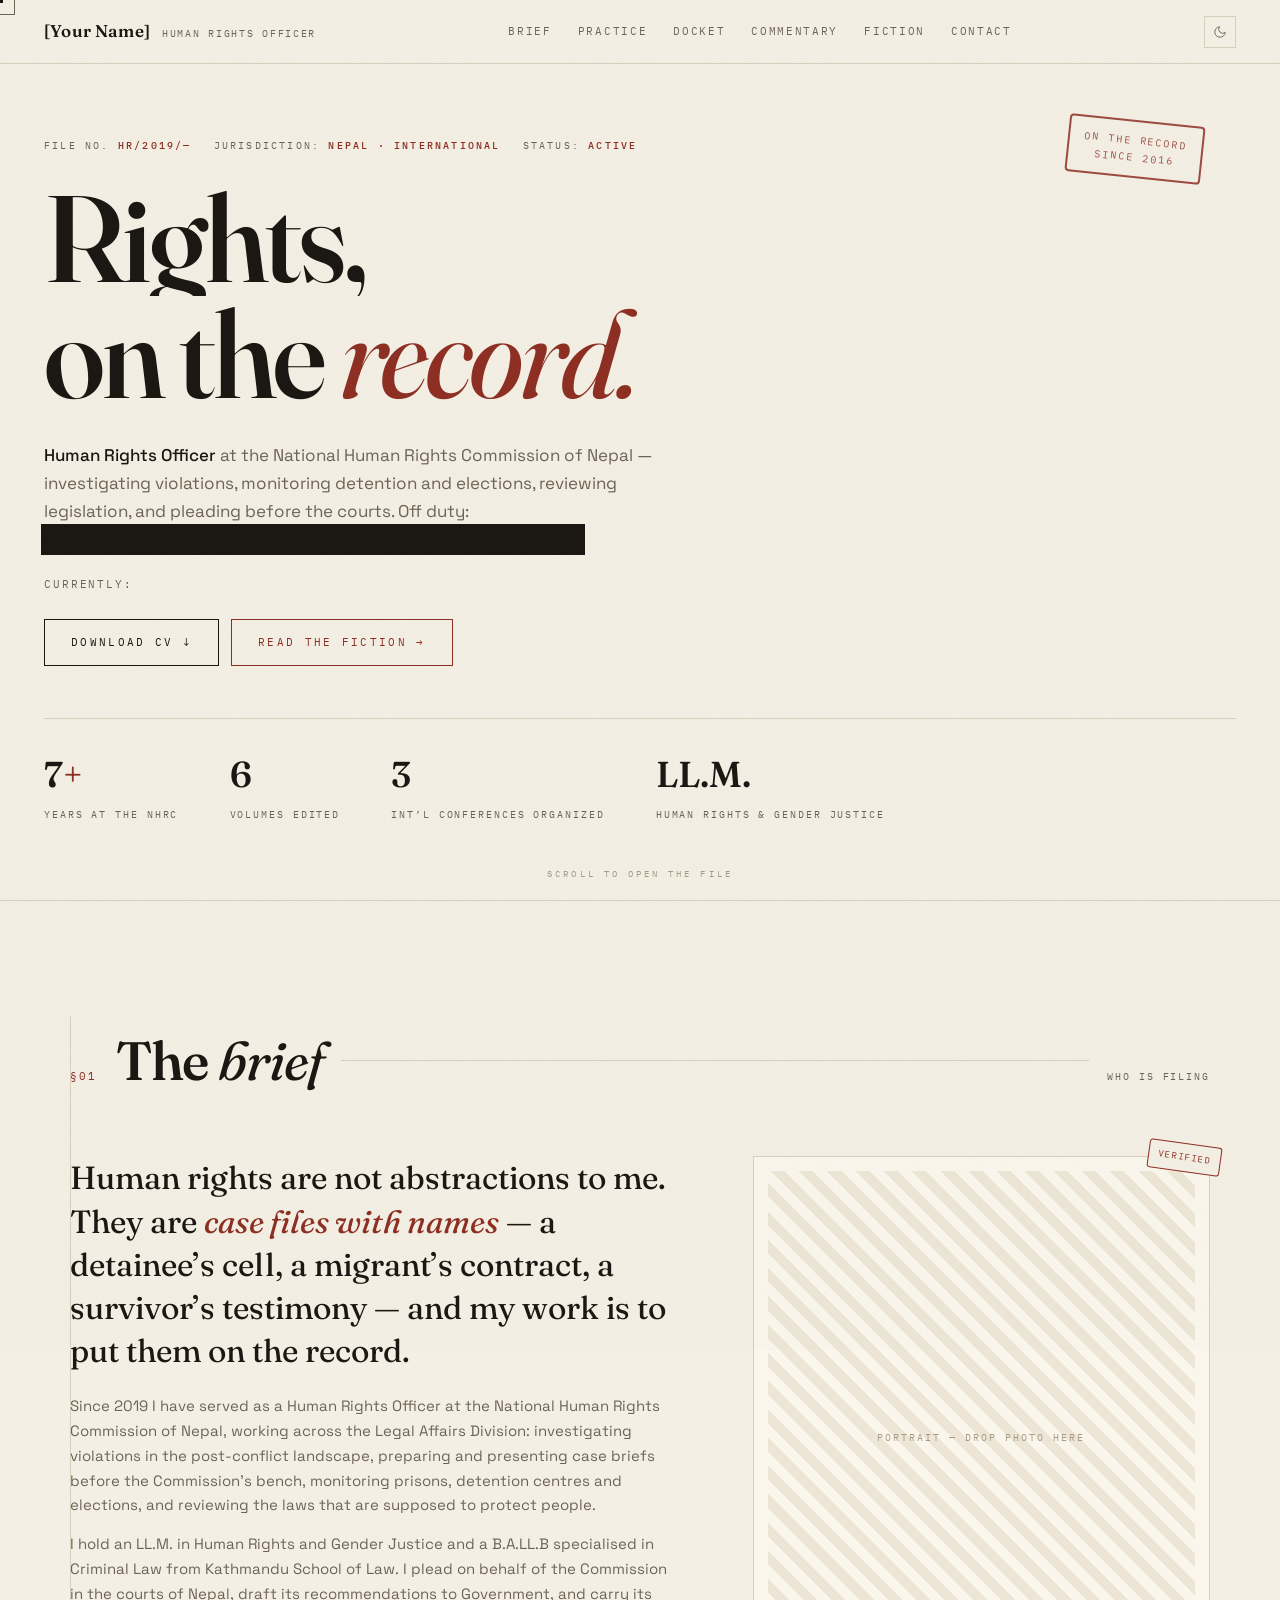
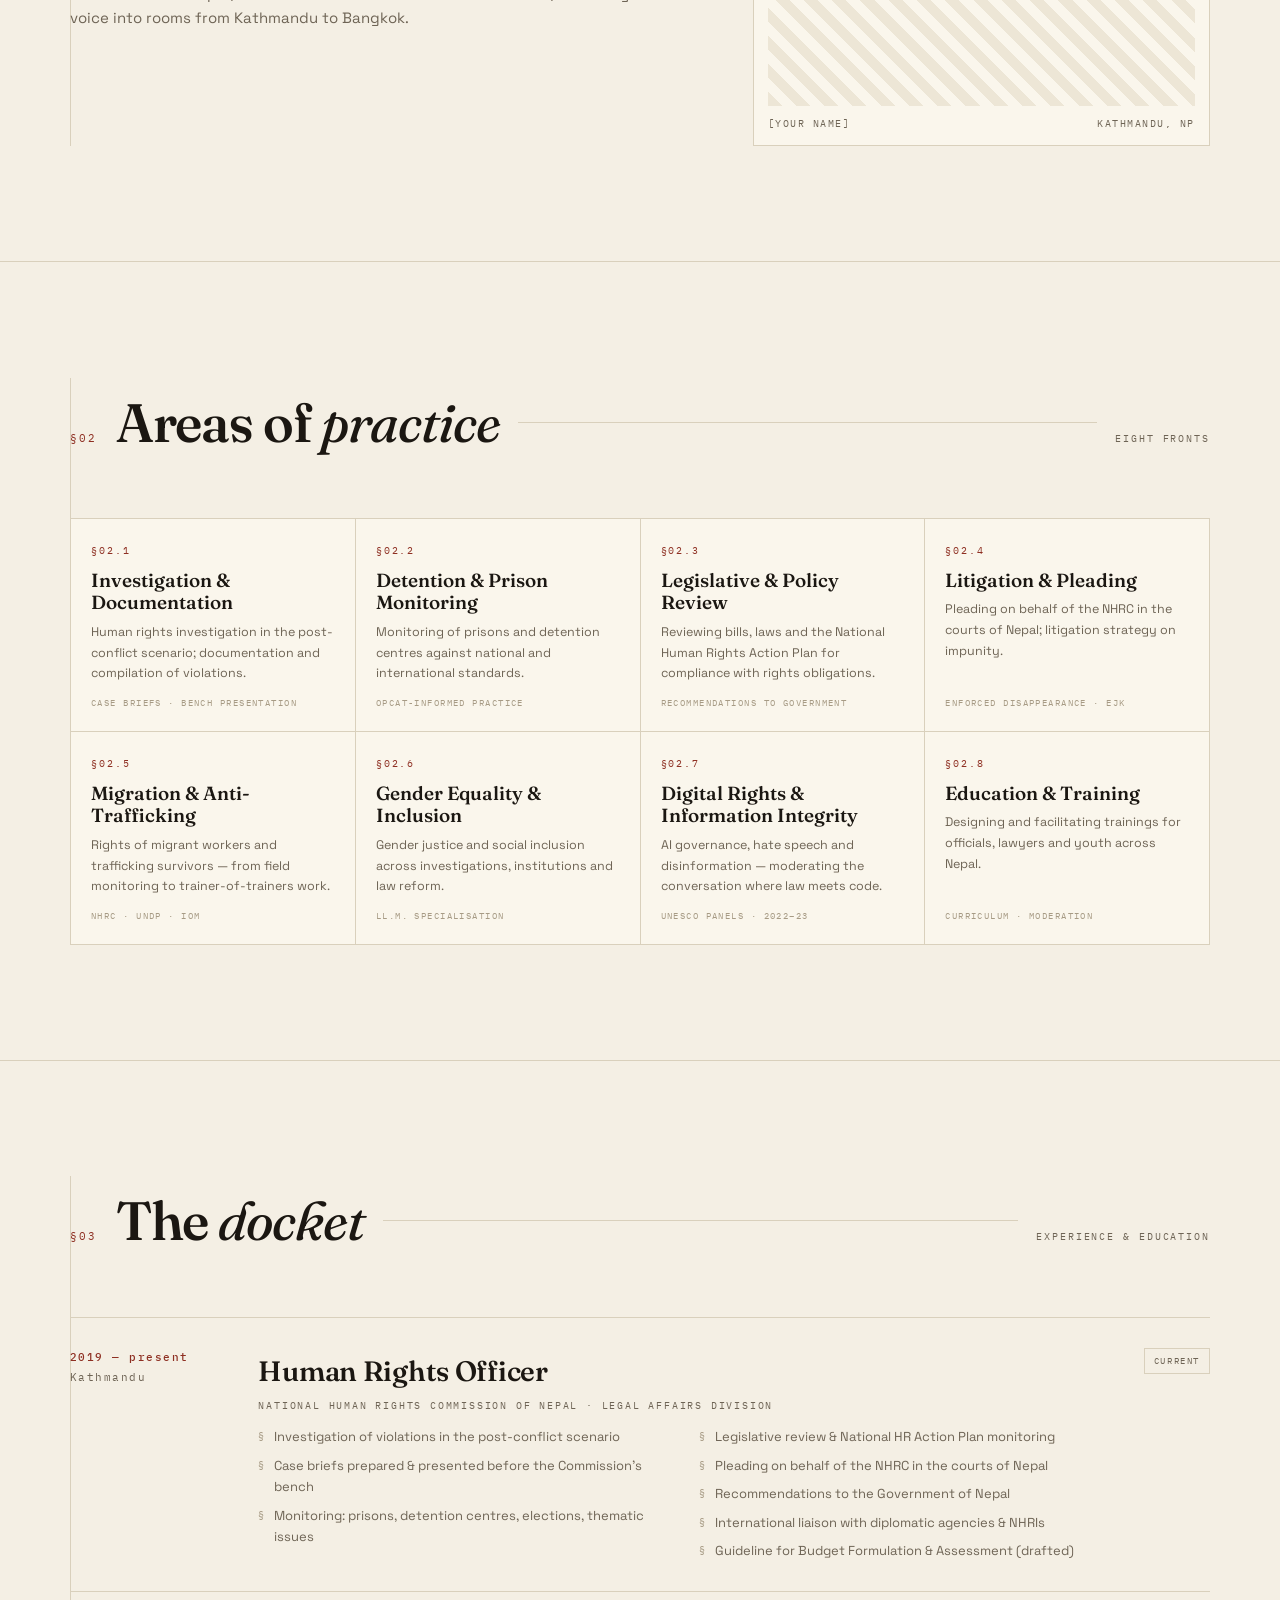
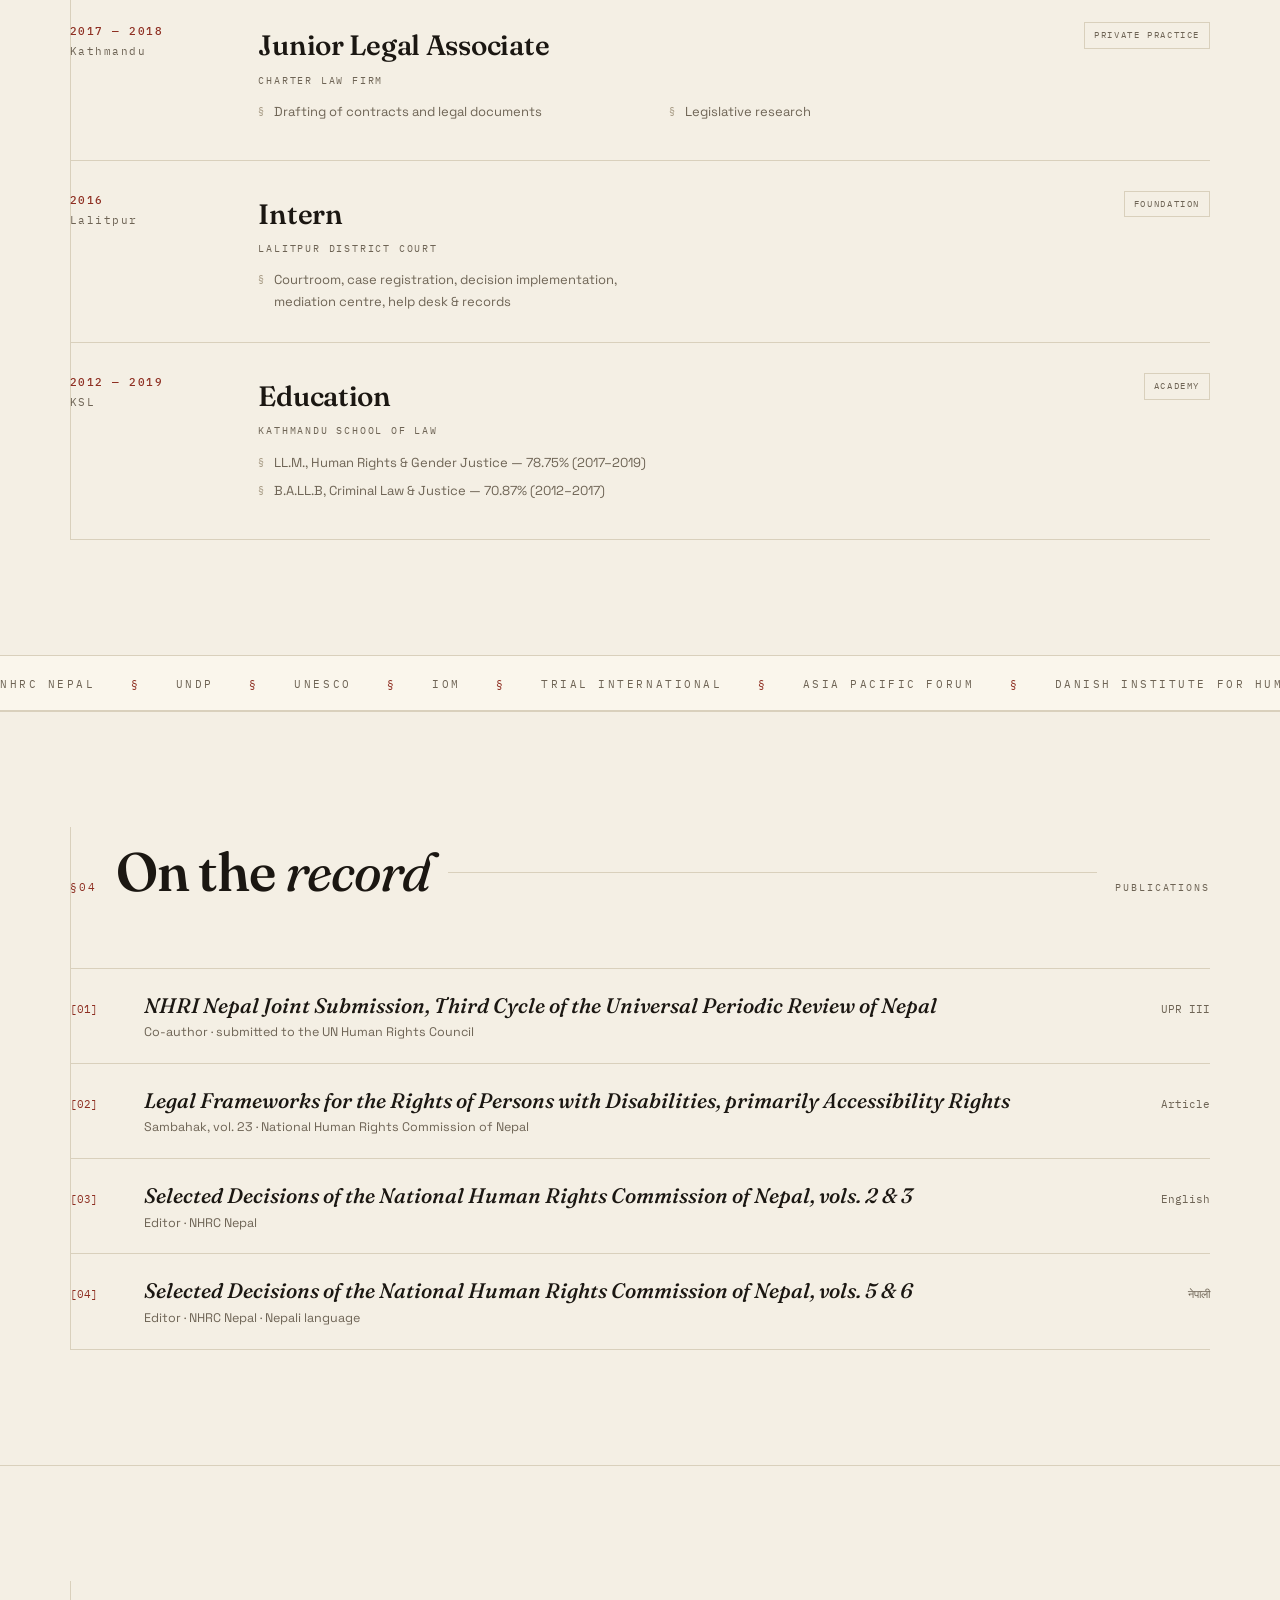
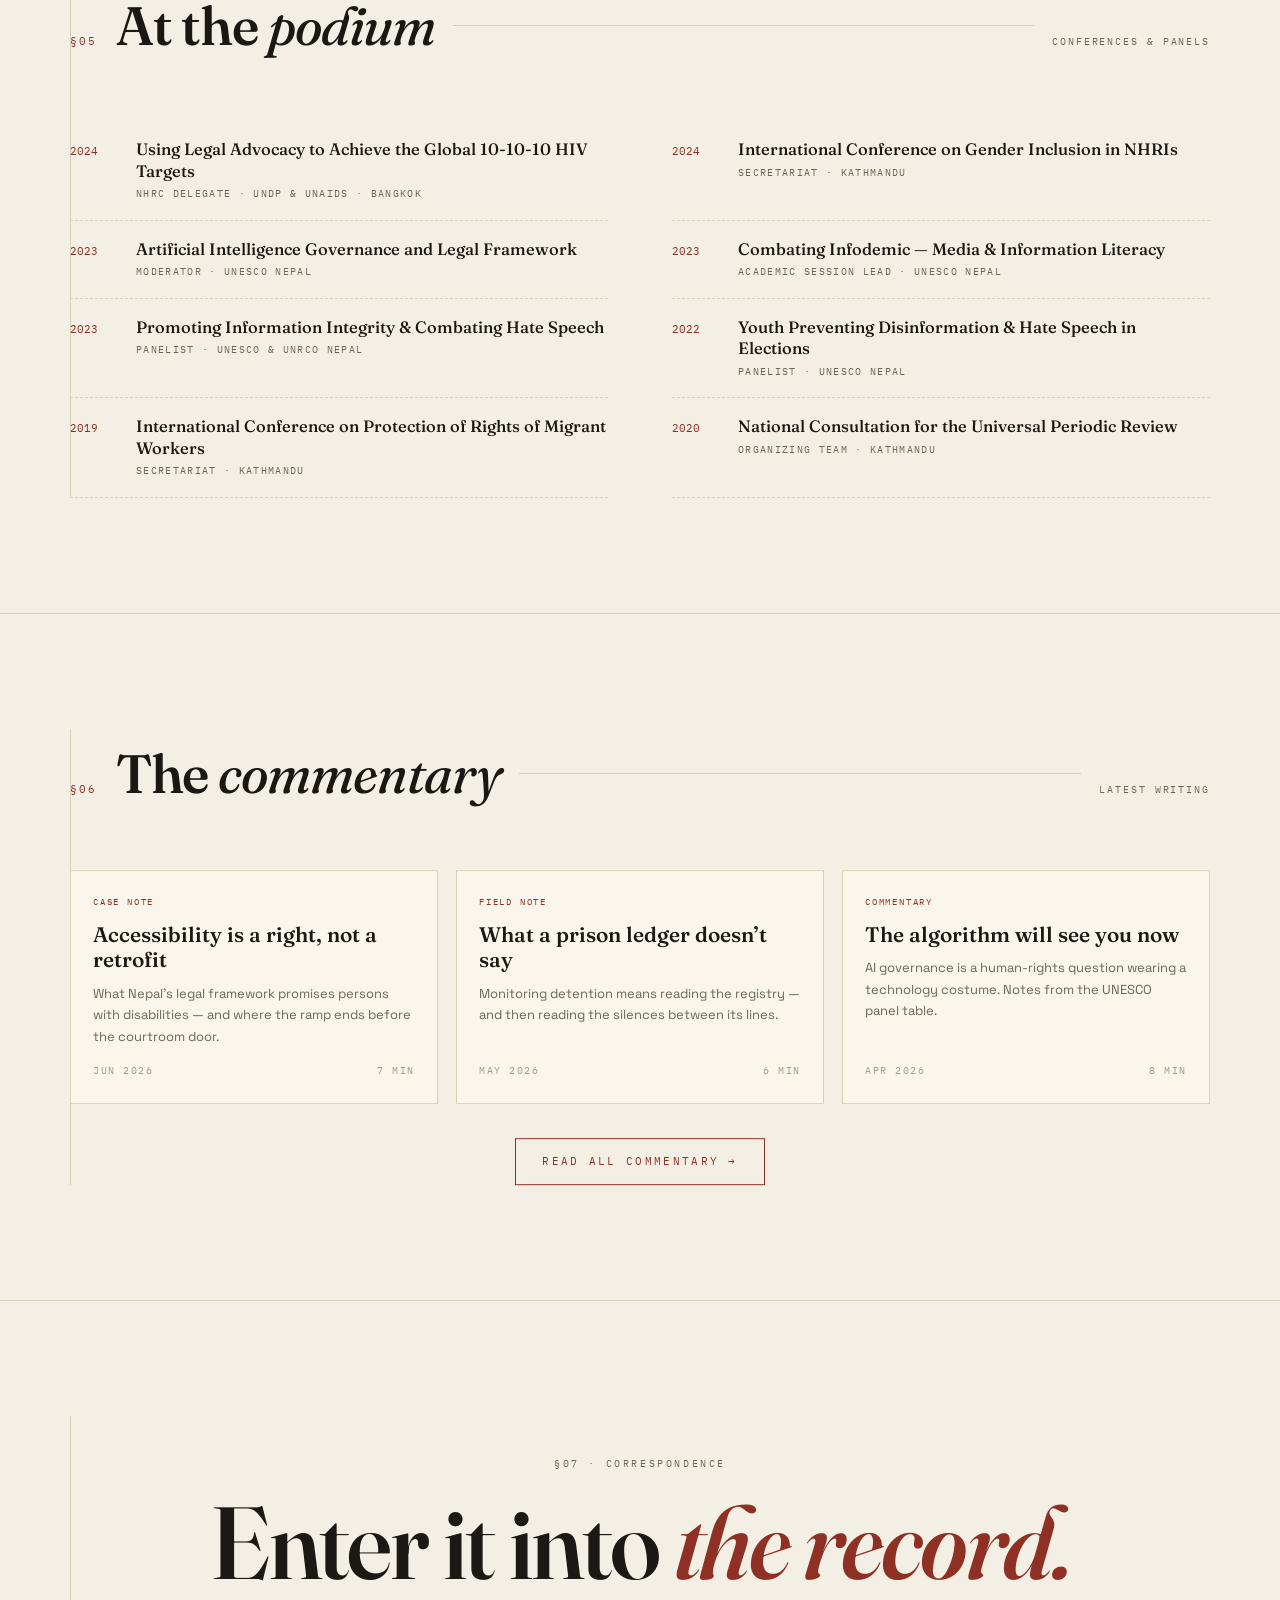
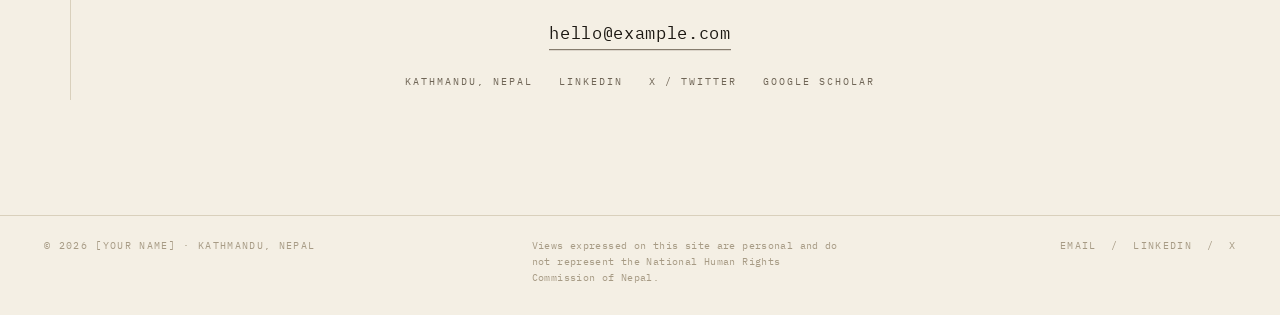
==== index.html @ 16437c74 "Initial commit" ====
<!DOCTYPE html>
<html lang="en">
<head>
<meta charset="UTF-8" />
<meta name="viewport" content="width=device-width, initial-scale=1.0" />
<title>[Your Name] — Human Rights Officer, Kathmandu</title>
<script>try{if(localStorage.getItem("otr-theme")==="night")document.documentElement.classList.add("night")}catch(e){}</script>
<link rel="icon" href="data:image/svg+xml,%3Csvg xmlns=%27http://www.w3.org/2000/svg%27 viewBox=%270 0 100 100%27%3E%3Ctext y=%27.9em%27 font-size=%2790%27 fill=%27%238E2F22%27%3E%C2%A7%3C/text%3E%3C/svg%3E" />
<meta name="description" content="Human Rights Officer at the National Human Rights Commission of Nepal — investigation, monitoring, legislative review, litigation, and commentary." />
<link rel="preconnect" href="https://fonts.googleapis.com" />
<link rel="preconnect" href="https://fonts.gstatic.com" crossorigin />
<link href="https://fonts.googleapis.com/css2?family=Fraunces:ital,opsz,wght@0,9..144,430;0,9..144,500;0,9..144,560;0,9..144,600;1,9..144,430;1,9..144,500&family=Space+Grotesk:wght@400;500&family=IBM+Plex+Mono:wght@400;500&display=swap" rel="stylesheet" />
<link rel="stylesheet" href="assets/css/style.css" />
</head>
<body>
<div class="grain"></div><header>
  <a class="wm" href="index.html"><span class="nm">[Your Name]</span><span class="role">Human Rights Officer</span></a>
  <nav class="main">
    <a href="index.html#brief">Brief</a>
    <a href="index.html#practice">Practice</a>
    <a href="index.html#docket">Docket</a>
    <a href="blog.html">Commentary</a>
    <a href="fiction.html">Fiction</a>
    <a href="index.html#reach">Contact</a>
  </nav>
  <div class="hbtns">
    <button class="thm" aria-label="Toggle night mode"></button>
    <button class="burger" aria-label="Menu"><i></i><i></i></button>
  </div>
</header>
<div class="mnav">
  <a href="index.html#brief">Brief</a>
  <a href="index.html#practice">Practice</a>
  <a href="index.html#docket">Docket</a>
  <a href="blog.html">Commentary</a>
  <a href="fiction.html">Fiction</a>
  <a href="index.html#reach">Contact</a>
</div>

<!-- HERO -->
<section class="hero">
  <div class="filed">
    <span>File no. <b>HR/2019/&#8212;</b></span>
    <span>Jurisdiction: <b>Nepal &#183; International</b></span>
    <span>Status: <b>Active</b></span>
  </div>
  <h1>
    <span class="row"><span>Rights,</span></span>
    <span class="row"><span>on the <em>record.</em></span></span>
  </h1>
  <p class="sub"><b>Human Rights Officer</b> at the National Human Rights Commission of Nepal — investigating violations,
  monitoring detention and elections, reviewing legislation, and pleading before the courts.
  Off duty: <span class="redact">writing about AI, speech, and the rights of people the law forgets.</span></p>
  <div class="now">Currently: <span class="rot">monitoring.</span></div>
  <div style="margin-top:26px;display:flex;gap:12px;flex-wrap:wrap">
    <a class="btn" href="cv.pdf" download>Download CV &#8595;</a>
    <a class="btn seal" href="fiction.html">Read the fiction &#8594;</a>
  </div>
  <div class="stamp">On the record<br/>since 2016</div>

  <div class="hstats">
    <div class="hstat"><div class="v">7<i>+</i></div><div class="k">Years at the NHRC</div></div>
    <div class="hstat"><div class="v">6</div><div class="k">Volumes edited</div></div>
    <div class="hstat"><div class="v">3</div><div class="k">Int&#8217;l conferences organized</div></div>
    <div class="hstat"><div class="v">LL.M.</div><div class="k">Human Rights &amp; Gender Justice</div></div>
  </div>
  <div class="scrollcue">Scroll to open the file</div>
</section>

<!-- BRIEF -->
<section class="sec" id="brief">
  <div class="shell">
    <div class="shead"><span class="no">&#167;01</span><h2>The <em>brief</em></h2><span class="rule"></span><span class="tag">Who is filing</span></div>
    <div class="brief">
      <div data-rise>
        <p class="lede">Human rights are not abstractions to me. They are <em>case files with names</em> — a detainee&#8217;s
        cell, a migrant&#8217;s contract, a survivor&#8217;s testimony — and my work is to put them on the record.</p>
        <div class="body">
          <p>Since 2019 I have served as a Human Rights Officer at the National Human Rights Commission of Nepal,
          working across the Legal Affairs Division: investigating violations in the post-conflict landscape,
          preparing and presenting case briefs before the Commission&#8217;s bench, monitoring prisons, detention
          centres and elections, and reviewing the laws that are supposed to protect people.</p>
          <p>I hold an LL.M. in Human Rights and Gender Justice and a B.A.LL.B specialised in Criminal Law from
          Kathmandu School of Law. I plead on behalf of the Commission in the courts of Nepal, draft its
          recommendations to Government, and carry its voice into rooms from Kathmandu to Bangkok.</p>
        </div>
      </div>
      <div class="portrait" data-rise>
        <span class="pstamp">Verified</span>
        <div class="ph">Portrait &#8212; drop photo here</div>
        <div class="cap"><span>[Your Name]</span><span>Kathmandu, NP</span></div>
      </div>
    </div>
  </div>
</section>

<!-- PRACTICE -->
<section class="sec" id="practice">
  <div class="shell">
    <div class="shead"><span class="no">&#167;02</span><h2>Areas of <em>practice</em></h2><span class="rule"></span><span class="tag">Eight fronts</span></div>
    <div class="pgrid" data-rise>
      <div class="parea"><span class="pn">&#167;02.1</span><h3>Investigation &amp; Documentation</h3><p>Human rights investigation in the post-conflict scenario; documentation and compilation of violations.</p><span class="gl">Case briefs &#183; bench presentation</span></div>
      <div class="parea"><span class="pn">&#167;02.2</span><h3>Detention &amp; Prison Monitoring</h3><p>Monitoring of prisons and detention centres against national and international standards.</p><span class="gl">OPCAT-informed practice</span></div>
      <div class="parea"><span class="pn">&#167;02.3</span><h3>Legislative &amp; Policy Review</h3><p>Reviewing bills, laws and the National Human Rights Action Plan for compliance with rights obligations.</p><span class="gl">Recommendations to Government</span></div>
      <div class="parea"><span class="pn">&#167;02.4</span><h3>Litigation &amp; Pleading</h3><p>Pleading on behalf of the NHRC in the courts of Nepal; litigation strategy on impunity.</p><span class="gl">Enforced disappearance &#183; EJK</span></div>
      <div class="parea"><span class="pn">&#167;02.5</span><h3>Migration &amp; Anti-Trafficking</h3><p>Rights of migrant workers and trafficking survivors — from field monitoring to trainer-of-trainers work.</p><span class="gl">NHRC &#183; UNDP &#183; IOM</span></div>
      <div class="parea"><span class="pn">&#167;02.6</span><h3>Gender Equality &amp; Inclusion</h3><p>Gender justice and social inclusion across investigations, institutions and law reform.</p><span class="gl">LL.M. specialisation</span></div>
      <div class="parea"><span class="pn">&#167;02.7</span><h3>Digital Rights &amp; Information Integrity</h3><p>AI governance, hate speech and disinformation — moderating the conversation where law meets code.</p><span class="gl">UNESCO panels &#183; 2022&#8211;23</span></div>
      <div class="parea"><span class="pn">&#167;02.8</span><h3>Education &amp; Training</h3><p>Designing and facilitating trainings for officials, lawyers and youth across Nepal.</p><span class="gl">Curriculum &#183; moderation</span></div>
    </div>
  </div>
</section>

<!-- DOCKET -->
<section class="sec" id="docket">
  <div class="shell">
    <div class="shead"><span class="no">&#167;03</span><h2>The <em>docket</em></h2><span class="rule"></span><span class="tag">Experience &amp; education</span></div>
    <div class="docket">
      <div class="case" data-rise>
        <div class="when"><b>2019 &#8212; present</b>Kathmandu</div>
        <div>
          <h3>Human Rights Officer</h3>
          <div class="org">National Human Rights Commission of Nepal &#183; Legal Affairs Division</div>
          <ul>
            <li>Investigation of violations in the post-conflict scenario</li>
            <li>Case briefs prepared &amp; presented before the Commission&#8217;s bench</li>
            <li>Monitoring: prisons, detention centres, elections, thematic issues</li>
            <li>Legislative review &amp; National HR Action Plan monitoring</li>
            <li>Pleading on behalf of the NHRC in the courts of Nepal</li>
            <li>Recommendations to the Government of Nepal</li>
            <li>International liaison with diplomatic agencies &amp; NHRIs</li>
            <li>Guideline for Budget Formulation &amp; Assessment (drafted)</li>
          </ul>
        </div>
        <span class="badge">Current</span>
      </div>
      <div class="case" data-rise>
        <div class="when"><b>2017 &#8212; 2018</b>Kathmandu</div>
        <div>
          <h3>Junior Legal Associate</h3>
          <div class="org">Charter Law Firm</div>
          <ul><li>Drafting of contracts and legal documents</li><li>Legislative research</li></ul>
        </div>
        <span class="badge">Private practice</span>
      </div>
      <div class="case" data-rise>
        <div class="when"><b>2016</b>Lalitpur</div>
        <div>
          <h3>Intern</h3>
          <div class="org">Lalitpur District Court</div>
          <ul><li>Courtroom, case registration, decision implementation, mediation centre, help desk &amp; records</li></ul>
        </div>
        <span class="badge">Foundation</span>
      </div>
      <div class="case edu" data-rise>
        <div class="when"><b>2012 &#8212; 2019</b>KSL</div>
        <div>
          <h3>Education</h3>
          <div class="org">Kathmandu School of Law</div>
          <ul>
            <li>LL.M., Human Rights &amp; Gender Justice — 78.75% (2017&#8211;2019)</li>
            <li>B.A.LL.B, Criminal Law &amp; Justice — 70.87% (2012&#8211;2017)</li>
          </ul>
        </div>
        <span class="badge">Academy</span>
      </div>
    </div>
  </div>
</section>

<div class="inst"><span class="in">
  NHRC Nepal <i>&#167;</i> UNDP <i>&#167;</i> UNESCO <i>&#167;</i> IOM <i>&#167;</i> Trial International <i>&#167;</i> Asia Pacific Forum <i>&#167;</i> Danish Institute for Human Rights <i>&#167;</i> UNAIDS <i>&#167;</i>
  NHRC Nepal <i>&#167;</i> UNDP <i>&#167;</i> UNESCO <i>&#167;</i> IOM <i>&#167;</i> Trial International <i>&#167;</i> Asia Pacific Forum <i>&#167;</i> Danish Institute for Human Rights <i>&#167;</i> UNAIDS <i>&#167;</i>
</span></div>

<!-- RECORD: publications -->
<section class="sec" id="record">
  <div class="shell">
    <div class="shead"><span class="no">&#167;04</span><h2>On the <em>record</em></h2><span class="rule"></span><span class="tag">Publications</span></div>
    <div class="cites">
      <div class="cite" data-rise><div class="t">NHRI Nepal Joint Submission, Third Cycle of the Universal Periodic Review of Nepal<span class="src">Co-author &#183; submitted to the UN Human Rights Council</span></div><span class="yr">UPR III</span></div>
      <div class="cite" data-rise><div class="t">Legal Frameworks for the Rights of Persons with Disabilities, primarily Accessibility Rights<span class="src">Sambahak, vol. 23 &#183; National Human Rights Commission of Nepal</span></div><span class="yr">Article</span></div>
      <div class="cite" data-rise><div class="t">Selected Decisions of the National Human Rights Commission of Nepal, vols. 2 &amp; 3<span class="src">Editor &#183; NHRC Nepal</span></div><span class="yr">English</span></div>
      <div class="cite" data-rise><div class="t">Selected Decisions of the National Human Rights Commission of Nepal, vols. 5 &amp; 6<span class="src">Editor &#183; NHRC Nepal &#183; Nepali language</span></div><span class="yr">&#2344;&#2375;&#2346;&#2366;&#2354;&#2368;</span></div>
    </div>
  </div>
</section>

<!-- PODIUM -->
<section class="sec" id="podium">
  <div class="shell">
    <div class="shead"><span class="no">&#167;05</span><h2>At the <em>podium</em></h2><span class="rule"></span><span class="tag">Conferences &amp; panels</span></div>
    <div class="podium">
      <div class="talk" data-rise><span class="yr">2024</span><div><h4>Using Legal Advocacy to Achieve the Global 10-10-10 HIV Targets</h4><p>NHRC delegate &#183; UNDP &amp; UNAIDS &#183; Bangkok</p></div></div>
      <div class="talk" data-rise><span class="yr">2024</span><div><h4>International Conference on Gender Inclusion in NHRIs</h4><p>Secretariat &#183; Kathmandu</p></div></div>
      <div class="talk" data-rise><span class="yr">2023</span><div><h4>Artificial Intelligence Governance and Legal Framework</h4><p>Moderator &#183; UNESCO Nepal</p></div></div>
      <div class="talk" data-rise><span class="yr">2023</span><div><h4>Combating Infodemic — Media &amp; Information Literacy</h4><p>Academic session lead &#183; UNESCO Nepal</p></div></div>
      <div class="talk" data-rise><span class="yr">2023</span><div><h4>Promoting Information Integrity &amp; Combating Hate Speech</h4><p>Panelist &#183; UNESCO &amp; UNRCO Nepal</p></div></div>
      <div class="talk" data-rise><span class="yr">2022</span><div><h4>Youth Preventing Disinformation &amp; Hate Speech in Elections</h4><p>Panelist &#183; UNESCO Nepal</p></div></div>
      <div class="talk" data-rise><span class="yr">2019</span><div><h4>International Conference on Protection of Rights of Migrant Workers</h4><p>Secretariat &#183; Kathmandu</p></div></div>
      <div class="talk" data-rise><span class="yr">2020</span><div><h4>National Consultation for the Universal Periodic Review</h4><p>Organizing team &#183; Kathmandu</p></div></div>
    </div>
  </div>
</section>

<!-- WRITING teaser -->
<section class="sec" id="writing">
  <div class="shell">
    <div class="shead"><span class="no">&#167;06</span><h2>The <em>commentary</em></h2><span class="rule"></span><span class="tag">Latest writing</span></div>
    <div class="wgrid">
      <a class="wcard" href="read.html?slug=accessibility-is-not-a-retrofit" data-rise>
        <span class="k">Case note</span>
        <h3>Accessibility is a right, not a retrofit</h3>
        <p>What Nepal&#8217;s legal framework promises persons with disabilities — and where the ramp ends before the courtroom door.</p>
        <span class="m"><span>Jun 2026</span><span>7 min</span></span>
      </a>
      <a class="wcard" href="read.html?slug=what-a-prison-ledger-doesnt-say" data-rise>
        <span class="k">Field note</span>
        <h3>What a prison ledger doesn&#8217;t say</h3>
        <p>Monitoring detention means reading the registry — and then reading the silences between its lines.</p>
        <span class="m"><span>May 2026</span><span>6 min</span></span>
      </a>
      <a class="wcard" href="read.html?slug=the-algorithm-will-see-you-now" data-rise>
        <span class="k">Commentary</span>
        <h3>The algorithm will see you now</h3>
        <p>AI governance is a human-rights question wearing a technology costume. Notes from the UNESCO panel table.</p>
        <span class="m"><span>Apr 2026</span><span>8 min</span></span>
      </a>
    </div>
    <div class="wall" data-rise><a class="btn seal" href="blog.html">Read all commentary &#8594;</a></div>
  </div>
</section>

<!-- CONTACT -->
<section class="sec" id="reach">
  <div class="shell">
    <div class="reach" data-rise>
      <div class="pre">&#167;07 &#183; Correspondence</div>
      <h2>Enter it into <em>the record.</em></h2>
      <a class="mail" href="mailto:hello@example.com">hello@example.com</a>
      <div class="meta">
        <span>Kathmandu, Nepal</span>
        <a href="#">LinkedIn</a>
        <a href="#">X / Twitter</a>
        <a href="#">Google Scholar</a>
      </div>
    </div>
  </div>
</section>

<footer class="fine">
  <span>&#169; 2026 [Your Name] &#183; Kathmandu, Nepal</span>
  <span class="disc">Views expressed on this site are personal and do not represent the National Human Rights Commission of Nepal.</span>
  <span><a href="mailto:hello@example.com">Email</a> &nbsp;/&nbsp; <a href="#">LinkedIn</a> &nbsp;/&nbsp; <a href="#">X</a></span>
</footer>
<script src="https://cdnjs.cloudflare.com/ajax/libs/gsap/3.12.5/gsap.min.js"></script>
<script src="assets/js/main.js"></script>
</body>
</html>
---- assets/css/style.css ----
/* ============ ON THE RECORD — design system ============ */
:root{
  --paper:#F4EFE4;        /* aged legal paper */
  --paper-2:#EDE6D6;
  --ink:#1B1712;          /* iron-gall ink */
  --muted:#6E6455;
  --faint:#A79B85;
  --line:#D9D0BC;
  --seal:#8E2F22;         /* oxblood seal red */
  --card:#FAF6EC;
  --disp:"Fraunces",Georgia,serif;
  --grot:"Space Grotesk",system-ui,sans-serif;
  --mono:"IBM Plex Mono",ui-monospace,Menlo,monospace;
}
html.night{
  --paper:#131110; --paper-2:#0D0B0A; --ink:#EDE6D8; --muted:#9A8F7D;
  --faint:#635A4C; --line:#2A251E; --card:#1A1714; --seal:#C0503F;
}
*{box-sizing:border-box;margin:0;padding:0}
html{-webkit-text-size-adjust:100%;scroll-behavior:smooth}
body{background:var(--paper);color:var(--ink);font-family:var(--grot);line-height:1.65;
  transition:background .4s,color .4s}
::selection{background:var(--seal);color:var(--paper)}
a{color:inherit;text-decoration:none}
button{font:inherit;color:inherit;background:none;border:0;cursor:pointer}
img{display:block;max-width:100%}

/* paper grain */
.grain{position:fixed;inset:-50%;width:200%;height:200%;pointer-events:none;z-index:96;opacity:.05;
  mix-blend-mode:multiply;
  background-image:url("data:image/svg+xml,%3Csvg xmlns='http://www.w3.org/2000/svg' width='180' height='180'%3E%3Cfilter id='n'%3E%3CfeTurbulence type='fractalNoise' baseFrequency='0.8' numOctaves='2' stitchTiles='stitch'/%3E%3C/filter%3E%3Crect width='100%25' height='100%25' filter='url(%23n)'/%3E%3C/svg%3E")}
html.night .grain{mix-blend-mode:screen;opacity:.05}

/* cursor */
.cursor{position:fixed;top:0;left:0;z-index:99;pointer-events:none}
.cursor .dot{width:6px;height:6px;background:var(--ink);transform:translate(-50%,-50%)}
.cursor .ring{position:absolute;top:0;left:0;width:30px;height:30px;border:1px solid var(--muted);
  transform:translate(-50%,-50%);transition:transform .3s cubic-bezier(.22,1,.36,1),border-color .3s}
.cursor.big .ring{transform:translate(-50%,-50%) scale(1.7);border-color:var(--seal)}
@media (hover:none){.cursor{display:none}}

/* ---------- header ---------- */
header{position:fixed;top:0;left:0;right:0;z-index:80;height:64px;padding:0 clamp(18px,4vw,44px);
  display:flex;align-items:center;justify-content:space-between;
  background:color-mix(in srgb,var(--paper) 82%,transparent);backdrop-filter:blur(12px);
  border-bottom:1px solid var(--line)}
.wm{display:flex;align-items:baseline;gap:12px}
.wm .nm{font-family:var(--disp);font-weight:600;font-size:17px;letter-spacing:.01em}
.wm .role{font-family:var(--mono);font-size:9.5px;letter-spacing:.18em;text-transform:uppercase;color:var(--muted)}
nav.main{display:flex;gap:26px;font-family:var(--mono);font-size:10.5px;letter-spacing:.16em;text-transform:uppercase}
nav.main a{position:relative;color:var(--muted);padding:4px 0;transition:color .25s}
nav.main a::after{content:"";position:absolute;left:0;bottom:0;height:1px;width:0;background:var(--seal);transition:width .3s}
nav.main a:hover{color:var(--ink)}
nav.main a:hover::after{width:100%}
.hbtns{display:flex;align-items:center;gap:10px}
.thm{width:32px;height:32px;border:1px solid var(--line);display:flex;align-items:center;justify-content:center;color:var(--muted);transition:all .25s}
.thm:hover{color:var(--ink);border-color:var(--ink)}
.thm svg{width:14px;height:14px}
.burger{display:none;width:32px;height:32px;border:1px solid var(--line);flex-direction:column;align-items:center;justify-content:center;gap:4px}
.burger i{width:14px;height:1.5px;background:var(--ink);transition:transform .3s}
body.navopen .burger i:nth-child(1){transform:translateY(2.75px) rotate(45deg)}
body.navopen .burger i:nth-child(2){transform:translateY(-2.75px) rotate(-45deg)}
.mnav{position:fixed;top:64px;left:0;right:0;z-index:79;background:var(--paper);border-bottom:1px solid var(--line);
  display:none;flex-direction:column;padding:10px 20px 18px}
body.navopen .mnav{display:flex}
.mnav a{font-family:var(--mono);font-size:12px;letter-spacing:.16em;text-transform:uppercase;color:var(--muted);padding:12px 4px;border-bottom:1px dashed var(--line)}
.mnav a:last-child{border-bottom:0}

/* ---------- hero ---------- */
.hero{min-height:100svh;display:flex;flex-direction:column;justify-content:center;
  padding:120px clamp(18px,4vw,44px) 60px;position:relative;overflow:hidden}
.hero .filed{font-family:var(--mono);font-size:10px;letter-spacing:.22em;text-transform:uppercase;color:var(--muted);
  display:flex;gap:22px;flex-wrap:wrap;margin-bottom:26px}
.hero .filed b{color:var(--seal);font-weight:500}
.hero h1{font-family:var(--disp);font-weight:560;font-size:clamp(52px,9.6vw,138px);
  line-height:.94;letter-spacing:-.025em;max-width:11ch}
.hero h1 em{font-style:italic;font-weight:430;color:var(--seal)}
.hero h1 .row{display:block;overflow:hidden}
.hero h1 .row span{display:inline-block;transform:translateY(112%)}
.hero .sub{margin-top:30px;max-width:56ch;font-size:clamp(14.5px,1.6vw,17px);color:var(--muted)}
.hero .sub b{color:var(--ink);font-weight:500}
.hero .now{margin-top:22px;font-family:var(--mono);font-size:10.5px;letter-spacing:.18em;text-transform:uppercase;color:var(--muted)}
.hero .now .rot{display:inline-block;color:var(--seal);min-width:12ch;text-align:left}
.hero .stamp{position:absolute;right:clamp(16px,6vw,90px);top:120px;
  font-family:var(--mono);font-size:10px;letter-spacing:.2em;text-transform:uppercase;color:var(--seal);
  border:2px solid var(--seal);padding:10px 14px;transform:rotate(6deg);opacity:.85;
  border-radius:4px;line-height:1.7;text-align:center}
.hero .scrollcue{position:absolute;left:50%;bottom:18px;transform:translateX(-50%);
  font-family:var(--mono);font-size:9px;letter-spacing:.34em;text-transform:uppercase;color:var(--faint)}
.hstats{display:flex;gap:clamp(20px,4vw,56px);flex-wrap:wrap;margin-top:52px;padding-top:26px;border-top:1px solid var(--line)}
.hstat .v{font-family:var(--disp);font-size:clamp(24px,3vw,36px);font-weight:560}
.hstat .v i{font-style:normal;color:var(--seal)}
.hstat .k{font-family:var(--mono);font-size:9.5px;letter-spacing:.2em;text-transform:uppercase;color:var(--muted);margin-top:2px}

/* redaction motif — hover to unredact */
.redact{position:relative;display:inline-block;cursor:help}
.redact::after{content:"";position:absolute;inset:-1px -3px;background:var(--ink);transition:transform .45s cubic-bezier(.22,1,.36,1);transform-origin:left}
.redact:hover::after{transform:scaleX(0);transform-origin:right}

/* ---------- sections ---------- */
section.sec{padding:clamp(70px,9vw,120px) clamp(18px,4vw,44px);border-top:1px solid var(--line);position:relative}
.shell{max-width:1140px;margin:0 auto;position:relative}
.shell::before{content:"";position:absolute;left:-clamp(0px,2vw,24px);top:0;bottom:0;width:1px;background:var(--line)}
.shead{display:flex;align-items:baseline;gap:18px;margin-bottom:clamp(28px,4vw,52px)}
.shead .no{font-family:var(--mono);font-size:11px;letter-spacing:.2em;color:var(--seal)}
.shead h2{font-family:var(--disp);font-weight:560;font-size:clamp(30px,4.6vw,54px);letter-spacing:-.02em}
.shead h2 em{font-style:italic;font-weight:430}
.shead .rule{flex:1;height:1px;background:var(--line);align-self:center}
.shead .tag{font-family:var(--mono);font-size:9.5px;letter-spacing:.2em;text-transform:uppercase;color:var(--muted)}

/* about */
.brief{display:grid;grid-template-columns:1.15fr .85fr;gap:clamp(26px,5vw,70px);align-items:start}
.brief .lede{font-family:var(--disp);font-weight:430;font-size:clamp(21px,2.9vw,32px);line-height:1.35}
.brief .lede em{font-style:italic;color:var(--seal)}
.brief .body{margin-top:22px;color:var(--muted);font-size:15px;max-width:60ch}
.brief .body p+p{margin-top:14px}
.portrait{position:relative;border:1px solid var(--line);background:var(--card);padding:14px}
.portrait .ph{aspect-ratio:4/5;background:
  repeating-linear-gradient(45deg,var(--paper-2) 0 10px,transparent 10px 20px);
  display:flex;align-items:center;justify-content:center;font-family:var(--mono);font-size:10px;
  letter-spacing:.2em;text-transform:uppercase;color:var(--faint)}
.portrait .cap{display:flex;justify-content:space-between;font-family:var(--mono);font-size:9.5px;
  letter-spacing:.16em;text-transform:uppercase;color:var(--muted);margin-top:10px}
.portrait .pstamp{position:absolute;top:-14px;right:-12px;transform:rotate(8deg);
  font-family:var(--mono);font-size:9px;letter-spacing:.18em;text-transform:uppercase;color:var(--seal);
  border:1.5px solid var(--seal);padding:6px 9px;background:var(--paper);border-radius:3px}

/* practice grid */
.pgrid{display:grid;grid-template-columns:repeat(4,1fr);gap:1px;background:var(--line);border:1px solid var(--line)}
.parea{background:var(--card);padding:24px 20px 20px;min-height:190px;display:flex;flex-direction:column;
  transition:background .3s,transform .3s}
.parea:hover{background:var(--paper);transform:translateY(-4px)}
.parea .pn{font-family:var(--mono);font-size:9.5px;letter-spacing:.2em;color:var(--seal)}
.parea h3{font-family:var(--disp);font-weight:560;font-size:19px;line-height:1.2;margin:10px 0 8px}
.parea p{font-size:12.5px;color:var(--muted);flex:1}
.parea .gl{font-family:var(--mono);font-size:9px;letter-spacing:.16em;text-transform:uppercase;color:var(--faint);margin-top:12px}

/* docket (experience) */
.docket{display:flex;flex-direction:column}
.case{display:grid;grid-template-columns:150px 1fr auto;gap:clamp(16px,3vw,40px);
  padding:30px 0;border-bottom:1px solid var(--line);align-items:start}
.case:first-child{border-top:1px solid var(--line)}
.case .when{font-family:var(--mono);font-size:10.5px;letter-spacing:.14em;color:var(--muted);line-height:1.9}
.case .when b{display:block;color:var(--seal);font-weight:500}
.case h3{font-family:var(--disp);font-weight:560;font-size:clamp(20px,2.6vw,28px);letter-spacing:-.01em}
.case .org{font-family:var(--mono);font-size:10px;letter-spacing:.18em;text-transform:uppercase;color:var(--muted);margin:4px 0 12px}
.case ul{list-style:none;columns:2;column-gap:34px;font-size:13px;color:var(--muted)}
.case ul li{margin-bottom:7px;break-inside:avoid;padding-left:16px;position:relative}
.case ul li::before{content:"§";position:absolute;left:0;color:var(--faint);font-family:var(--mono);font-size:10px;top:2px}
.case .badge{font-family:var(--mono);font-size:9px;letter-spacing:.18em;text-transform:uppercase;
  border:1px solid var(--line);padding:5px 9px;color:var(--muted);white-space:nowrap}
.case.edu ul{columns:1}

/* publications — citations */
.cites{counter-reset:cite;display:flex;flex-direction:column}
.cite{counter-increment:cite;display:grid;grid-template-columns:56px 1fr auto;gap:18px;
  padding:22px 0;border-bottom:1px solid var(--line);align-items:baseline;transition:padding-left .3s}
.cite:first-child{border-top:1px solid var(--line)}
.cite:hover{padding-left:10px}
.cite::before{content:"["counter(cite,decimal-leading-zero)"]";font-family:var(--mono);font-size:11px;color:var(--seal)}
.cite .t{font-family:var(--disp);font-weight:500;font-size:clamp(16px,2vw,21px);font-style:italic;line-height:1.35}
.cite .src{display:block;font-family:var(--grot);font-style:normal;font-weight:400;font-size:12.5px;color:var(--muted);margin-top:5px}
.cite .yr{font-family:var(--mono);font-size:10.5px;color:var(--muted);white-space:nowrap}

/* podium — speaking */
.podium{display:grid;grid-template-columns:1fr 1fr;gap:0 clamp(26px,5vw,64px)}
.talk{display:grid;grid-template-columns:52px 1fr;gap:14px;padding:18px 0;border-bottom:1px dashed var(--line);align-items:baseline}
.talk .yr{font-family:var(--mono);font-size:10.5px;color:var(--seal)}
.talk h4{font-family:var(--disp);font-weight:500;font-size:16.5px;line-height:1.3}
.talk p{font-family:var(--mono);font-size:9.5px;letter-spacing:.14em;text-transform:uppercase;color:var(--muted);margin-top:4px}

/* marquee */
.inst{overflow:hidden;border-top:1px solid var(--line);border-bottom:1px solid var(--line);padding:14px 0;white-space:nowrap;background:var(--card)}
.inst .in{display:inline-block;animation:mq 30s linear infinite;font-family:var(--mono);font-size:10.5px;letter-spacing:.24em;text-transform:uppercase;color:var(--muted)}
.inst i{font-style:normal;color:var(--seal);margin:0 26px}
@keyframes mq{to{transform:translateX(-50%)}}

/* writing teaser + blog cards */
.wgrid{display:grid;grid-template-columns:repeat(3,1fr);gap:18px}
.wcard{border:1px solid var(--line);background:var(--card);padding:24px 22px;display:flex;flex-direction:column;
  min-height:230px;transition:transform .3s,background .3s;position:relative}
.wcard:hover{transform:translateY(-5px);background:var(--paper)}
.wcard .k{font-family:var(--mono);font-size:9px;letter-spacing:.2em;text-transform:uppercase;color:var(--seal)}
.wcard h3{font-family:var(--disp);font-weight:560;font-size:21px;line-height:1.22;margin:12px 0 10px}
.wcard:hover h3{font-style:italic}
.wcard p{font-size:13px;color:var(--muted);flex:1}
.wcard .m{font-family:var(--mono);font-size:9.5px;letter-spacing:.16em;text-transform:uppercase;color:var(--faint);margin-top:16px;display:flex;justify-content:space-between}
.wall{display:flex;justify-content:center;margin-top:34px}
.btn{font-family:var(--mono);font-size:10.5px;letter-spacing:.22em;text-transform:uppercase;
  border:1px solid var(--ink);padding:14px 26px;transition:all .3s;display:inline-flex;gap:12px;align-items:center}
.btn:hover{background:var(--ink);color:var(--paper)}
.btn.seal{border-color:var(--seal);color:var(--seal)}
.btn.seal:hover{background:var(--seal);color:#fff}

/* contact */
.reach{text-align:center;padding:clamp(20px,4vw,40px) 0 10px}
.reach .pre{font-family:var(--mono);font-size:10px;letter-spacing:.26em;text-transform:uppercase;color:var(--muted)}
.reach h2{font-family:var(--disp);font-weight:560;font-size:clamp(40px,8vw,104px);letter-spacing:-.02em;line-height:1;margin:18px 0 26px}
.reach h2 em{font-style:italic;color:var(--seal)}
.reach .mail{font-family:var(--mono);font-size:clamp(13px,1.8vw,17px);letter-spacing:.04em;border-bottom:1px solid var(--muted);padding-bottom:5px}
.reach .mail:hover{color:var(--seal);border-color:var(--seal)}
.reach .meta{margin-top:26px;font-family:var(--mono);font-size:10px;letter-spacing:.2em;text-transform:uppercase;color:var(--muted);display:flex;justify-content:center;gap:26px;flex-wrap:wrap}
.reach .meta a:hover{color:var(--seal)}

footer.fine{border-top:1px solid var(--line);padding:22px clamp(18px,4vw,44px) 30px;
  display:flex;justify-content:space-between;gap:14px;flex-wrap:wrap;
  font-family:var(--mono);font-size:9.5px;letter-spacing:.14em;text-transform:uppercase;color:var(--faint)}
footer.fine .disc{max-width:52ch;text-transform:none;letter-spacing:.04em}

/* ---------- blog listing ---------- */
.pagehead{padding:140px clamp(18px,4vw,44px) 30px;max-width:1140px;margin:0 auto}
.pagehead .no{font-family:var(--mono);font-size:11px;letter-spacing:.2em;color:var(--seal)}
.pagehead h1{font-family:var(--disp);font-weight:560;font-size:clamp(44px,8vw,104px);letter-spacing:-.025em;line-height:.95;margin-top:10px}
.pagehead h1 em{font-style:italic;font-weight:430;color:var(--seal)}
.pagehead .lede{margin-top:16px;color:var(--muted);max-width:56ch;font-size:15px}
.bwrap{max-width:1140px;margin:0 auto;padding:20px clamp(18px,4vw,44px) 80px}
.bfeat{display:grid;grid-template-columns:1fr 1fr;border:1px solid var(--line);background:var(--card);margin-bottom:22px}
.bfeat .tx{padding:clamp(24px,4vw,44px);display:flex;flex-direction:column;justify-content:center}
.bfeat .k{font-family:var(--mono);font-size:9.5px;letter-spacing:.22em;text-transform:uppercase;color:var(--seal)}
.bfeat h2{font-family:var(--disp);font-weight:560;font-size:clamp(24px,3.4vw,38px);line-height:1.14;margin:14px 0 12px}
.bfeat:hover h2{font-style:italic}
.bfeat p{color:var(--muted);font-size:14px;max-width:44ch}
.bfeat .m{margin-top:20px;font-family:var(--mono);font-size:9.5px;letter-spacing:.16em;text-transform:uppercase;color:var(--faint)}
.bfeat .side{border-left:1px solid var(--line);background:
  repeating-linear-gradient(-45deg,var(--paper-2) 0 12px,transparent 12px 24px);
  min-height:280px;position:relative}
.bfeat .side .st{position:absolute;top:20px;right:20px;transform:rotate(7deg);
  font-family:var(--mono);font-size:9px;letter-spacing:.18em;text-transform:uppercase;color:var(--seal);
  border:1.5px solid var(--seal);padding:6px 10px;border-radius:3px;background:var(--paper)}

/* ---------- article / post ---------- */
.post{max-width:720px;margin:0 auto;padding:0 clamp(18px,4vw,44px) 60px;position:relative}
.post .meta{font-family:var(--mono);font-size:10px;letter-spacing:.2em;text-transform:uppercase;color:var(--muted);
  display:flex;gap:20px;flex-wrap:wrap;padding:18px 0;border-top:1px solid var(--line);border-bottom:1px solid var(--line);margin-bottom:34px}
.post p{font-size:17px;line-height:1.85;color:var(--ink);margin-bottom:24px}
.post p.drop::first-letter{font-family:var(--disp);font-size:66px;float:left;line-height:.78;padding:8px 12px 0 0;color:var(--seal)}
.post .pull{border-left:3px solid var(--seal);padding:8px 0 8px 24px;margin:36px 0;
  font-family:var(--disp);font-style:italic;font-weight:430;font-size:clamp(21px,2.8vw,27px);line-height:1.4}
.post h5{font-family:var(--mono);font-size:10px;letter-spacing:.24em;text-transform:uppercase;color:var(--seal);margin:38px 0 14px}
.marg{position:absolute;right:-235px;width:200px;font-family:var(--mono);font-size:10px;line-height:1.7;
  letter-spacing:.04em;color:var(--muted);border-left:1px solid var(--line);padding-left:14px}
.marg b{color:var(--seal);font-weight:500;display:block;letter-spacing:.14em;text-transform:uppercase;font-size:9px;margin-bottom:4px}
@media (max-width:1240px){.marg{position:static;width:auto;margin:26px 0;border-left-color:var(--seal)}}
.nextp{display:block;max-width:720px;margin:20px auto 70px;border:1px solid var(--line);background:var(--card);
  padding:26px 30px;text-align:center;transition:transform .3s}
.nextp:hover{transform:translateY(-3px)}
.nextp .k{font-family:var(--mono);font-size:9px;letter-spacing:.26em;text-transform:uppercase;color:var(--faint)}
.nextp .t{font-family:var(--disp);font-style:italic;font-size:clamp(18px,2.6vw,24px);margin-top:8px}
.nextp:hover .t{color:var(--seal)}

[data-rise]{opacity:0;transform:translateY(30px)}

/* ---------- responsive ---------- */
@media (max-width:980px){
  .pgrid{grid-template-columns:repeat(2,1fr)}
  .brief{grid-template-columns:1fr}
  .portrait{max-width:420px}
  .podium{grid-template-columns:1fr}
  .case{grid-template-columns:1fr;gap:8px}
  .case .badge{justify-self:start}
  .case ul{columns:1}
  .wgrid{grid-template-columns:1fr}
  .bfeat{grid-template-columns:1fr}
  .bfeat .side{min-height:160px;border-left:0;border-top:1px solid var(--line)}
}
@media (max-width:760px){
  nav.main{display:none}
  .burger{display:flex}
  .hero .stamp{display:none}
  .pgrid{grid-template-columns:1fr}
  .hero h1{font-size:clamp(44px,13vw,72px)}
}
@media (prefers-reduced-motion:reduce){
  .grain,.inst .in{animation:none!important}
  [data-rise]{opacity:1;transform:none}
}

/* nav active state */
nav.main a.here{color:var(--ink)}
nav.main a.here::after{width:100%;background:var(--seal)}

/* reading progress */
.prog{position:fixed;top:0;left:0;right:0;height:2px;z-index:90;background:transparent}
.prog i{display:block;height:100%;background:var(--seal);transform:scaleX(0);transform-origin:left}

/* listing chips */
.lchips{display:flex;gap:8px;flex-wrap:wrap;margin-top:24px}
.chip{font-family:var(--mono);font-size:9.5px;letter-spacing:.18em;text-transform:uppercase;color:var(--muted);
  border:1px solid var(--line);padding:8px 14px;background:var(--card);transition:all .25s}
.chip:hover{color:var(--ink)}
.chip.on{background:var(--ink);color:var(--paper);border-color:var(--ink)}
.lnote{font-family:var(--mono);font-size:11px;color:var(--muted);margin-top:20px}
.lnote code{color:var(--seal)}

/* poem rendering */
#rBody.poem p{font-family:var(--disp);font-style:italic;font-size:19px;line-height:2;color:var(--ink)}
.poemcard p em{font-family:var(--disp);font-size:14.5px;line-height:1.8}

/* instagram dispatches */
.iggrid{display:grid;grid-template-columns:repeat(3,1fr);gap:16px;margin-top:8px}
.igtile{aspect-ratio:1/1;border:1px solid var(--line);background:var(--card);padding:22px;display:flex;flex-direction:column;
  justify-content:space-between;transition:transform .3s,background .3s;position:relative;overflow:hidden}
.igtile::before{content:"";position:absolute;inset:0;background:
  repeating-linear-gradient(-45deg,var(--paper-2) 0 10px,transparent 10px 22px);opacity:.35}
.igtile:hover{transform:translateY(-5px);background:var(--paper)}
.igtile .q{position:relative;font-family:var(--disp);font-style:italic;font-size:clamp(14px,1.6vw,17px);line-height:1.55}
.igtile .im{position:relative;font-family:var(--mono);font-size:9px;letter-spacing:.18em;text-transform:uppercase;color:var(--muted)}
@media (max-width:760px){.iggrid{grid-template-columns:1fr}.igtile{aspect-ratio:auto;min-height:150px}}

/* instagram image tiles */
.igtile.img{padding:0}
.igtile.img::before{display:none}
.igtile.img img{position:absolute;inset:0;width:100%;height:100%;object-fit:cover;
  filter:sepia(.12) contrast(1.02);transition:transform .6s cubic-bezier(.22,1,.36,1)}
.igtile.img:hover img{transform:scale(1.04)}
.igtile.img .bar{position:absolute;left:0;right:0;bottom:0;padding:34px 16px 12px;display:flex;flex-direction:column;gap:5px;
  background:linear-gradient(transparent,rgba(15,12,9,.85))}
.igtile.img .q2{font-family:var(--disp);font-style:italic;font-size:13.5px;line-height:1.4;color:#F4EFE4;
  display:-webkit-box;-webkit-line-clamp:2;-webkit-box-orient:vertical;overflow:hidden}
.igtile.img .im{color:#CBC2AF}

/* images inside markdown posts */
.post figure{margin:34px 0}
.post img{width:100%;border:1px solid var(--line);background:var(--card);padding:10px}
.post figcaption{font-family:var(--mono);font-size:9.5px;letter-spacing:.18em;text-transform:uppercase;
  color:var(--muted);margin-top:10px;text-align:center}

/* instagram image tiles */
.igtile.igimg{padding:0;border:1px solid var(--line)}
.igtile.igimg::before{display:none}
.igtile.igimg img{width:100%;height:100%;object-fit:cover;position:absolute;inset:0;
  filter:sepia(.14) contrast(1.02);transition:transform .8s cubic-bezier(.22,1,.36,1)}
.igtile.igimg:hover img{transform:scale(1.04)}
.igtile.igimg .igcap{position:absolute;left:0;right:0;bottom:0;padding:40px 16px 14px;
  background:linear-gradient(transparent,rgba(15,12,9,.86));display:flex;flex-direction:column;gap:8px}
.igtile.igimg .q{color:#F4EFE4;font-size:12.5px;line-height:1.5;font-style:normal;font-family:var(--grot);
  display:-webkit-box;-webkit-line-clamp:2;-webkit-box-orient:vertical;overflow:hidden}
.igtile.igimg .im{color:#CDC3AE}

/* images inside markdown posts */
.post img{width:100%;border:1px solid var(--line);background:var(--card);padding:10px;margin:8px 0 4px}
.post p:has(> img){margin-bottom:10px}
.post p:has(> em:only-child){font-family:var(--mono);font-size:10px;letter-spacing:.14em;
  text-transform:uppercase;color:var(--muted);margin:-2px 0 30px}
.post p:has(> em:only-child) em{font-style:normal}
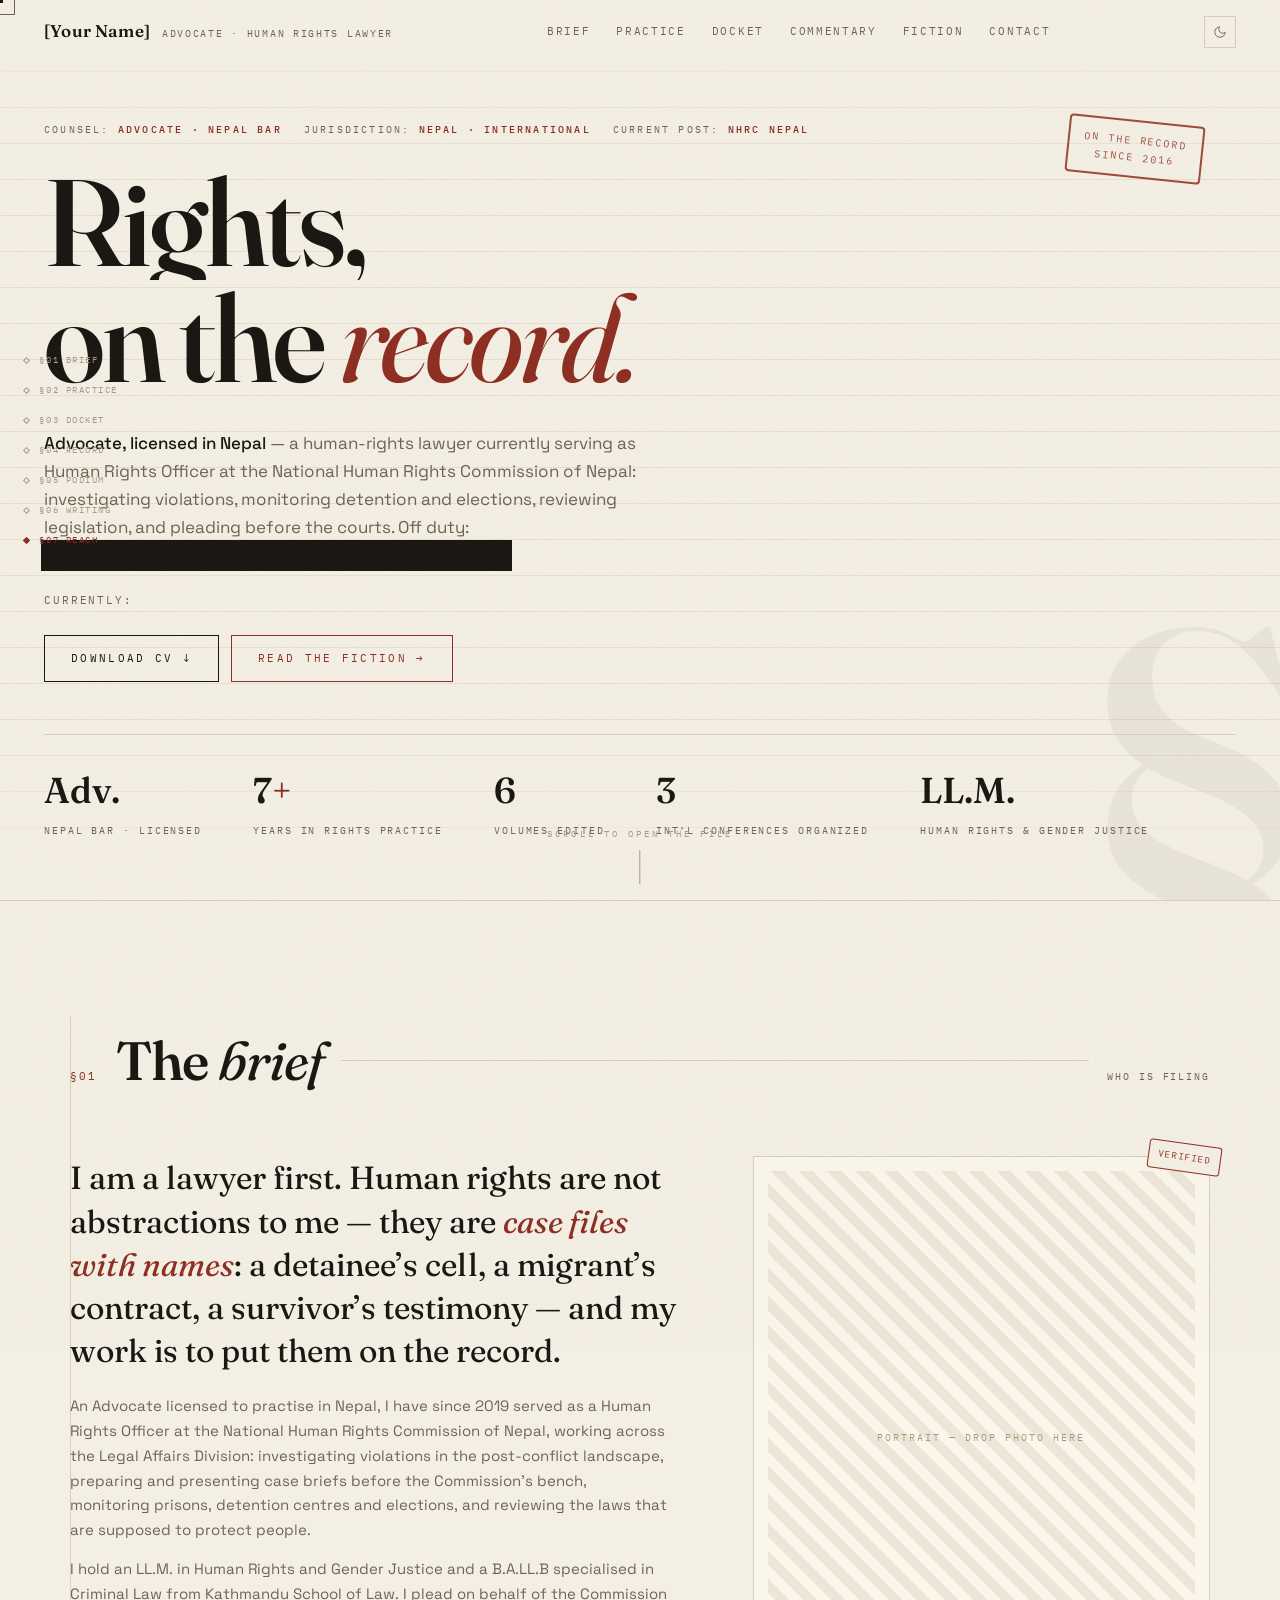
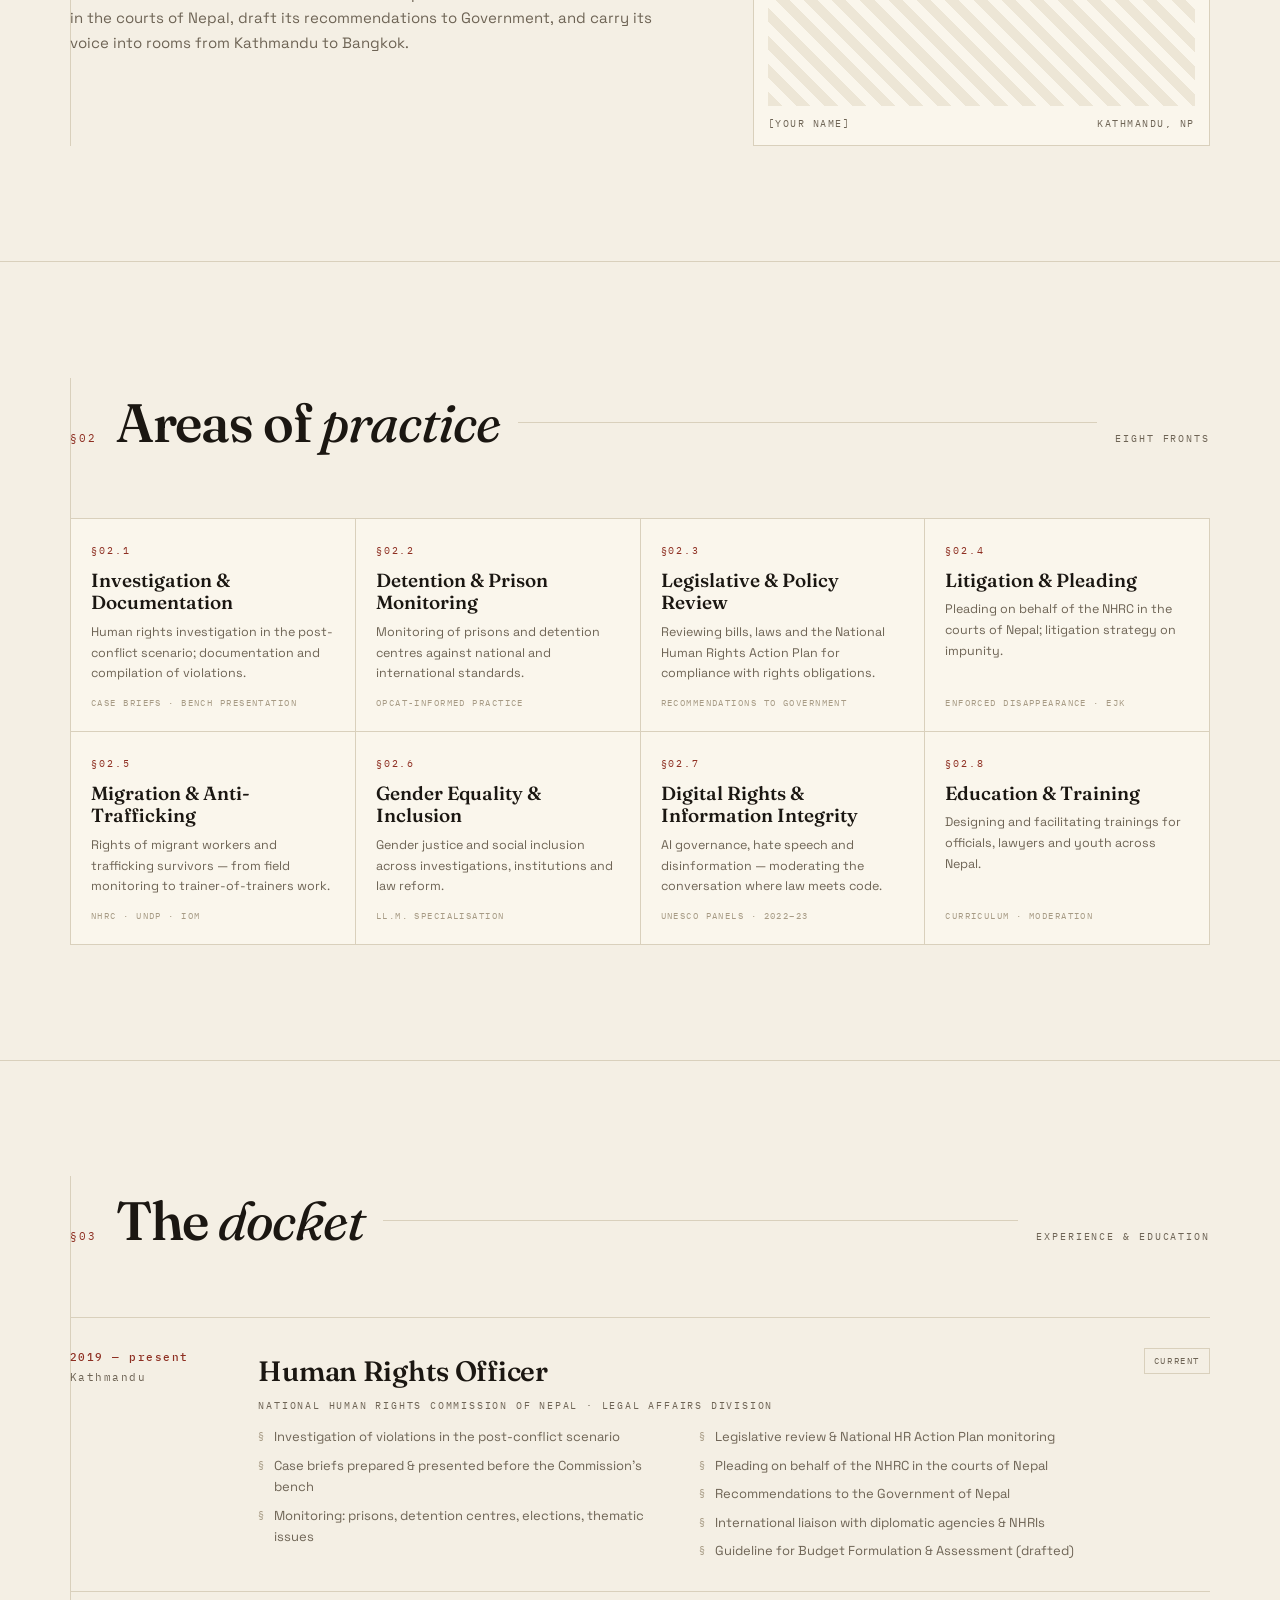
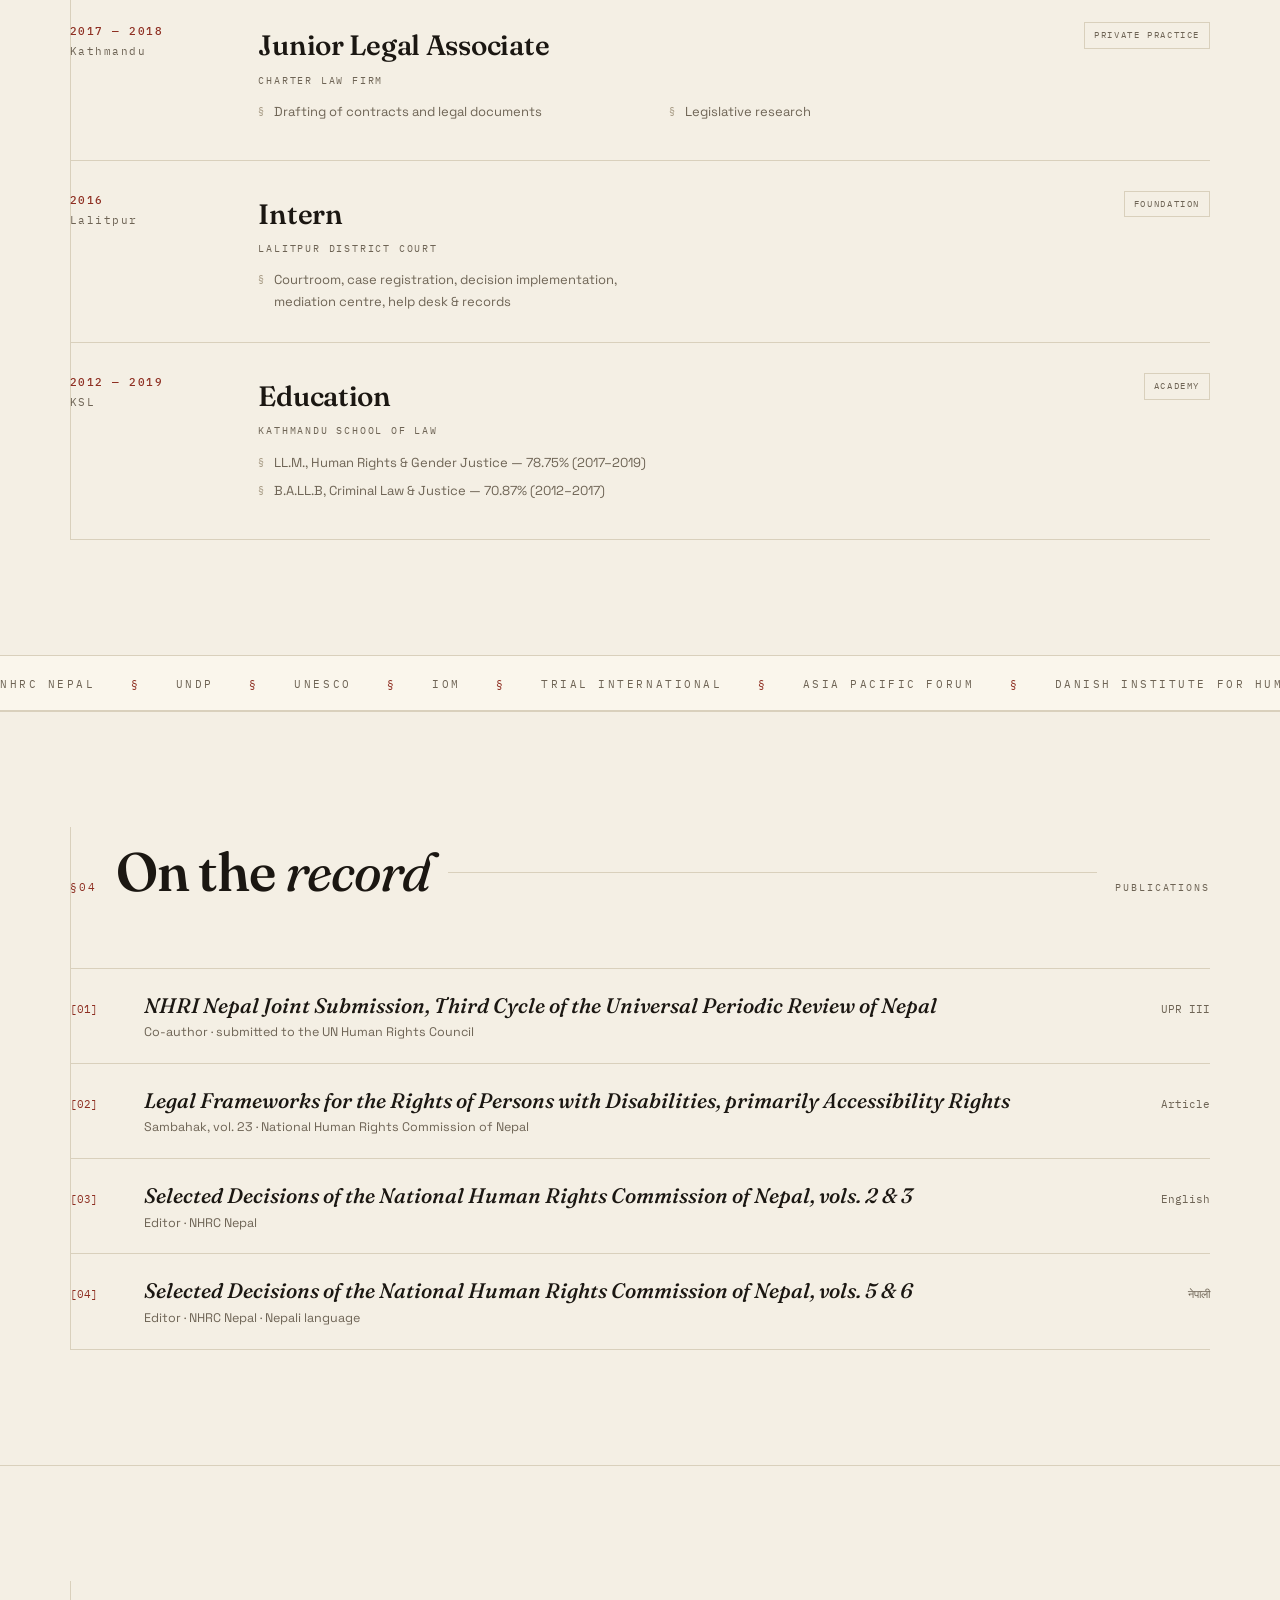
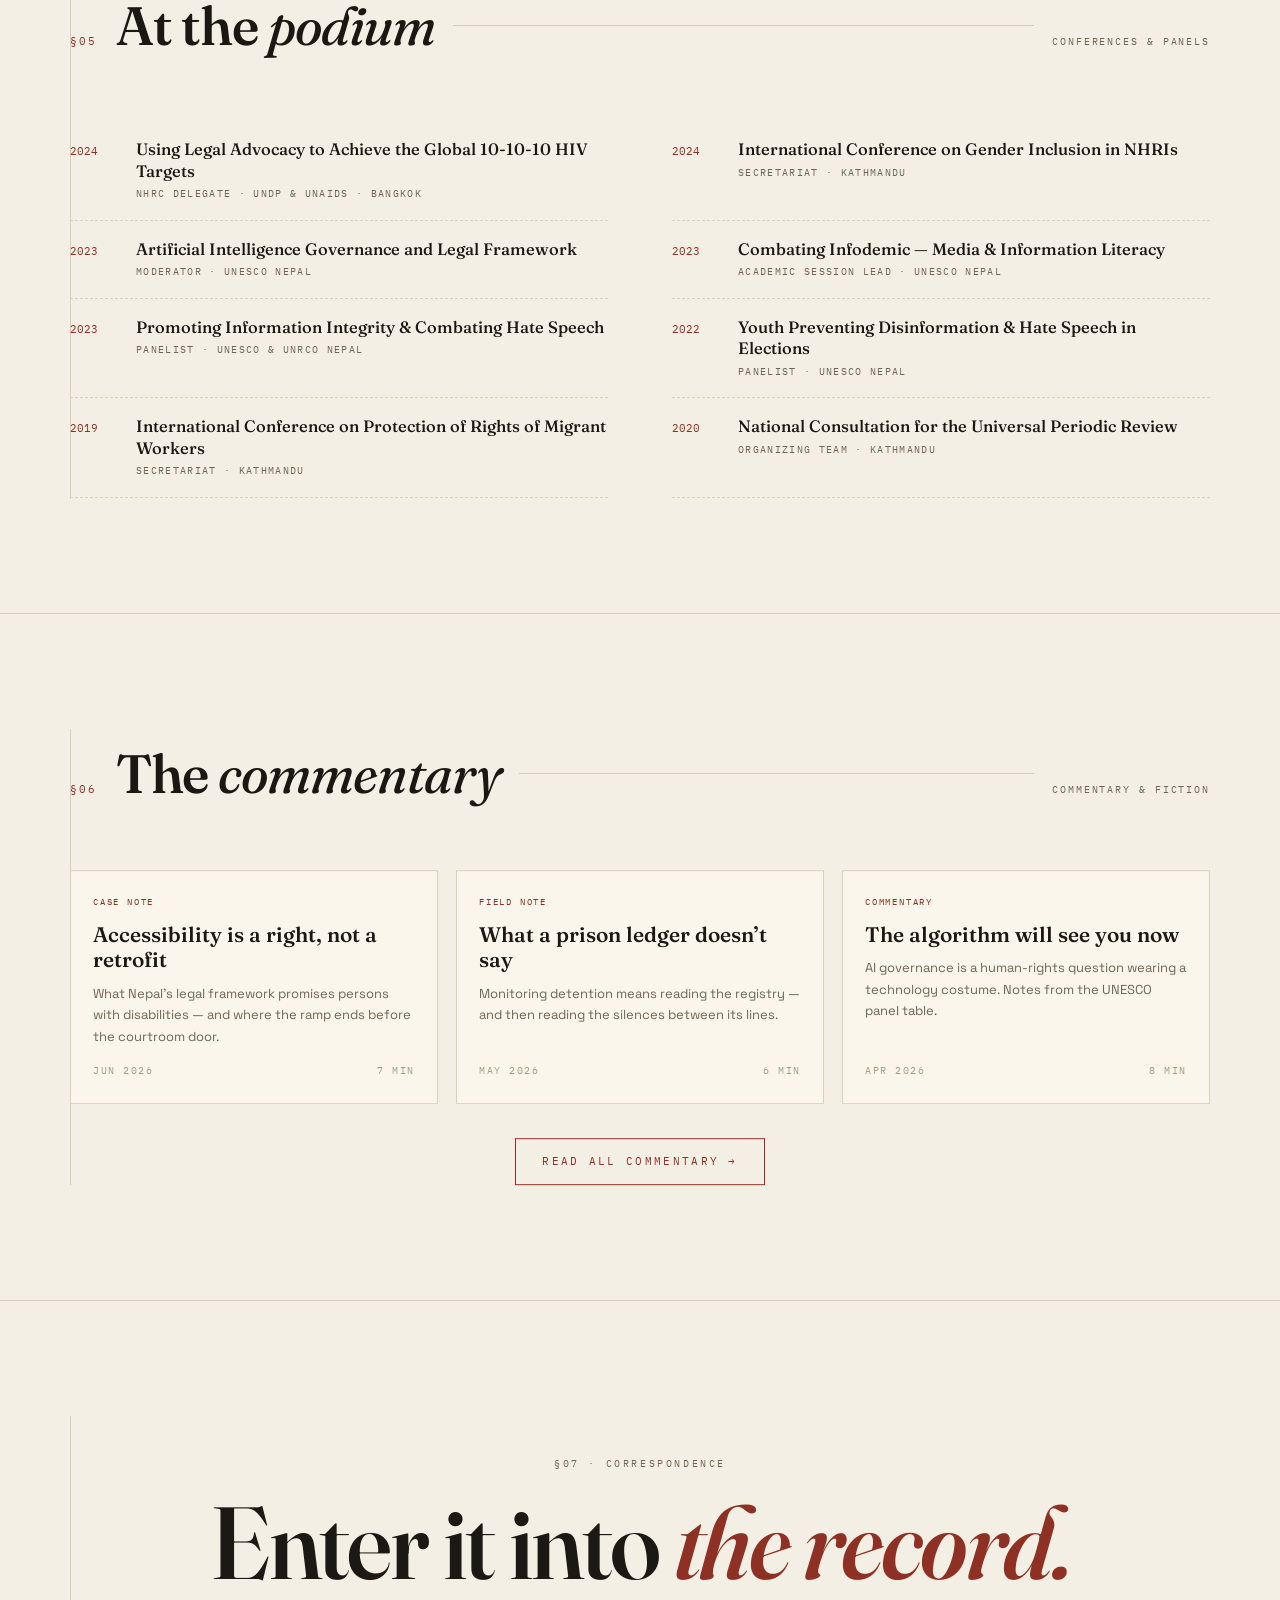
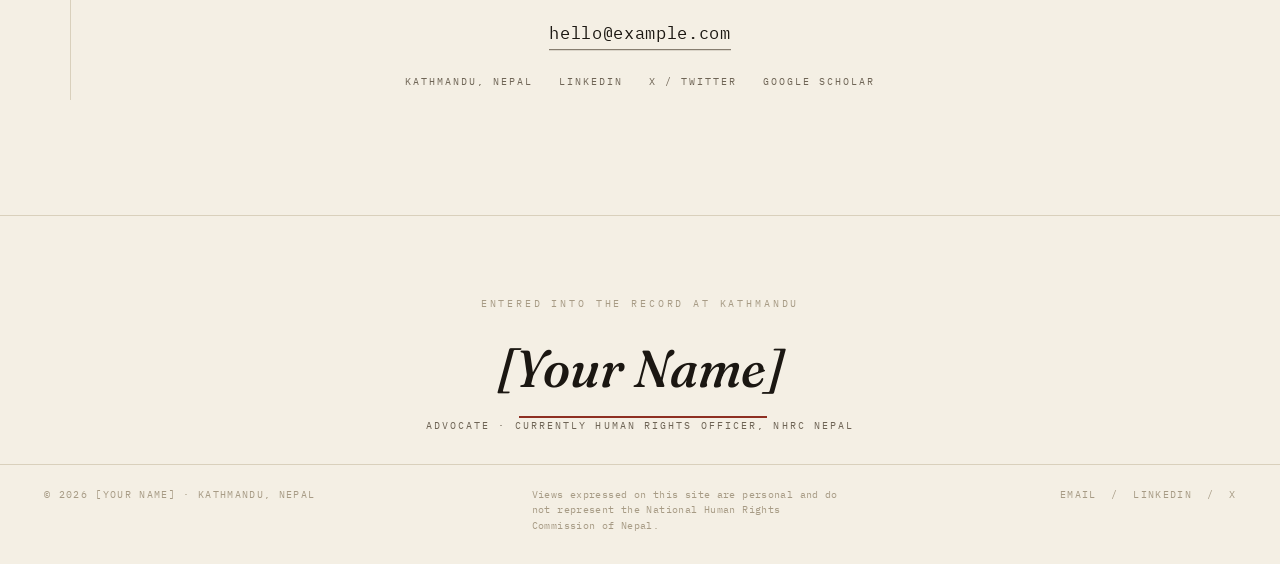
==== commit b4f63499: "update" ====
--- a/index.html
+++ b/index.html
@@ -3,10 +3,10 @@
 <head>
 <meta charset="UTF-8" />
 <meta name="viewport" content="width=device-width, initial-scale=1.0" />
-<title>[Your Name] — Human Rights Officer, Kathmandu</title>
+<title>[Your Name] — Advocate &amp; Human Rights Lawyer, Kathmandu</title>
 <script>try{if(localStorage.getItem("otr-theme")==="night")document.documentElement.classList.add("night")}catch(e){}</script>
 <link rel="icon" href="data:image/svg+xml,%3Csvg xmlns=%27http://www.w3.org/2000/svg%27 viewBox=%270 0 100 100%27%3E%3Ctext y=%27.9em%27 font-size=%2790%27 fill=%27%238E2F22%27%3E%C2%A7%3C/text%3E%3C/svg%3E" />
-<meta name="description" content="Human Rights Officer at the National Human Rights Commission of Nepal — investigation, monitoring, legislative review, litigation, and commentary." />
+<meta name="description" content="Advocate and human-rights lawyer in Nepal, currently Human Rights Officer at the NHRC — investigation, monitoring, legislative review, litigation, and commentary." />
 <link rel="preconnect" href="https://fonts.googleapis.com" />
 <link rel="preconnect" href="https://fonts.gstatic.com" crossorigin />
 <link href="https://fonts.googleapis.com/css2?family=Fraunces:ital,opsz,wght@0,9..144,430;0,9..144,500;0,9..144,560;0,9..144,600;1,9..144,430;1,9..144,500&family=Space+Grotesk:wght@400;500&family=IBM+Plex+Mono:wght@400;500&display=swap" rel="stylesheet" />
@@ -14,7 +14,7 @@
 </head>
 <body>
 <div class="grain"></div><header>
-  <a class="wm" href="index.html"><span class="nm">[Your Name]</span><span class="role">Human Rights Officer</span></a>
+  <a class="wm" href="index.html"><span class="nm">[Your Name]</span><span class="role">Advocate &#183; Human Rights Lawyer</span></a>
   <nav class="main">
     <a href="index.html#brief">Brief</a>
     <a href="index.html#practice">Practice</a>
@@ -38,19 +38,31 @@
 </div>
 
 <!-- HERO -->
+<nav class="rail" id="rail" aria-label="Sections">
+  <a href="#brief"><i></i><span class="lb">&#167;01 Brief</span></a>
+  <a href="#practice"><i></i><span class="lb">&#167;02 Practice</span></a>
+  <a href="#docket"><i></i><span class="lb">&#167;03 Docket</span></a>
+  <a href="#record"><i></i><span class="lb">&#167;04 Record</span></a>
+  <a href="#podium"><i></i><span class="lb">&#167;05 Podium</span></a>
+  <a href="#writing"><i></i><span class="lb">&#167;06 Writing</span></a>
+  <a href="#reach"><i></i><span class="lb">&#167;07 Reach</span></a>
+</nav>
+
 <section class="hero">
+  <span class="wmk" aria-hidden="true">&#167;</span>
   <div class="filed">
-    <span>File no. <b>HR/2019/&#8212;</b></span>
+    <span>Counsel: <b>Advocate &#183; Nepal Bar</b></span>
     <span>Jurisdiction: <b>Nepal &#183; International</b></span>
-    <span>Status: <b>Active</b></span>
+    <span>Current post: <b>NHRC Nepal</b></span>
   </div>
   <h1>
     <span class="row"><span>Rights,</span></span>
     <span class="row"><span>on the <em>record.</em></span></span>
   </h1>
-  <p class="sub"><b>Human Rights Officer</b> at the National Human Rights Commission of Nepal — investigating violations,
-  monitoring detention and elections, reviewing legislation, and pleading before the courts.
-  Off duty: <span class="redact">writing about AI, speech, and the rights of people the law forgets.</span></p>
+  <p class="sub"><b>Advocate, licensed in Nepal</b> — a human-rights lawyer currently serving as Human Rights Officer
+  at the National Human Rights Commission of Nepal: investigating violations, monitoring detention and elections,
+  reviewing legislation, and pleading before the courts.
+  Off duty: <span class="redact">writing fiction about the people the case files can&#8217;t hold.</span></p>
   <div class="now">Currently: <span class="rot">monitoring.</span></div>
   <div style="margin-top:26px;display:flex;gap:12px;flex-wrap:wrap">
     <a class="btn" href="cv.pdf" download>Download CV &#8595;</a>
@@ -59,7 +71,8 @@
   <div class="stamp">On the record<br/>since 2016</div>
 
   <div class="hstats">
-    <div class="hstat"><div class="v">7<i>+</i></div><div class="k">Years at the NHRC</div></div>
+    <div class="hstat"><div class="v">Adv.</div><div class="k">Nepal Bar &#183; licensed</div></div>
+    <div class="hstat"><div class="v">7<i>+</i></div><div class="k">Years in rights practice</div></div>
     <div class="hstat"><div class="v">6</div><div class="k">Volumes edited</div></div>
     <div class="hstat"><div class="v">3</div><div class="k">Int&#8217;l conferences organized</div></div>
     <div class="hstat"><div class="v">LL.M.</div><div class="k">Human Rights &amp; Gender Justice</div></div>
@@ -73,10 +86,11 @@
     <div class="shead"><span class="no">&#167;01</span><h2>The <em>brief</em></h2><span class="rule"></span><span class="tag">Who is filing</span></div>
     <div class="brief">
       <div data-rise>
-        <p class="lede">Human rights are not abstractions to me. They are <em>case files with names</em> — a detainee&#8217;s
-        cell, a migrant&#8217;s contract, a survivor&#8217;s testimony — and my work is to put them on the record.</p>
+        <p class="lede">I am a lawyer first. Human rights are not abstractions to me — they are <em>case files with names</em>:
+        a detainee&#8217;s cell, a migrant&#8217;s contract, a survivor&#8217;s testimony — and my work is to put them on the record.</p>
         <div class="body">
-          <p>Since 2019 I have served as a Human Rights Officer at the National Human Rights Commission of Nepal,
+          <p>An Advocate licensed to practise in Nepal, I have since 2019 served as a Human Rights Officer at the
+          National Human Rights Commission of Nepal,
           working across the Legal Affairs Division: investigating violations in the post-conflict landscape,
           preparing and presenting case briefs before the Commission&#8217;s bench, monitoring prisons, detention
           centres and elections, and reviewing the laws that are supposed to protect people.</p>
@@ -206,7 +220,7 @@
 <!-- WRITING teaser -->
 <section class="sec" id="writing">
   <div class="shell">
-    <div class="shead"><span class="no">&#167;06</span><h2>The <em>commentary</em></h2><span class="rule"></span><span class="tag">Latest writing</span></div>
+    <div class="shead"><span class="no">&#167;06</span><h2>The <em>commentary</em></h2><span class="rule"></span><span class="tag">Commentary &amp; fiction</span></div>
     <div class="wgrid">
       <a class="wcard" href="read.html?slug=accessibility-is-not-a-retrofit" data-rise>
         <span class="k">Case note</span>
@@ -248,6 +262,11 @@
   </div>
 </section>
 
+<div class="sig">
+  <div class="pre">Entered into the record at Kathmandu</div>
+  <div class="name">[Your Name]</div>
+  <div class="post-title">Advocate &#183; currently Human Rights Officer, NHRC Nepal</div>
+</div>
 <footer class="fine">
   <span>&#169; 2026 [Your Name] &#183; Kathmandu, Nepal</span>
   <span class="disc">Views expressed on this site are personal and do not represent the National Human Rights Commission of Nepal.</span>
--- a/assets/css/style.css
+++ b/assets/css/style.css
@@ -42,8 +42,9 @@
 /* ---------- header ---------- */
 header{position:fixed;top:0;left:0;right:0;z-index:80;height:64px;padding:0 clamp(18px,4vw,44px);
   display:flex;align-items:center;justify-content:space-between;
-  background:color-mix(in srgb,var(--paper) 82%,transparent);backdrop-filter:blur(12px);
-  border-bottom:1px solid var(--line)}
+  background:color-mix(in srgb,var(--paper) 70%,transparent);backdrop-filter:blur(12px);
+  border-bottom:1px solid transparent;transition:border-color .4s,background .4s}
+header.scrolled{border-bottom-color:var(--line);background:color-mix(in srgb,var(--paper) 88%,transparent)}
 .wm{display:flex;align-items:baseline;gap:12px}
 .wm .nm{font-family:var(--disp);font-weight:600;font-size:17px;letter-spacing:.01em}
 .wm .role{font-family:var(--mono);font-size:9.5px;letter-spacing:.18em;text-transform:uppercase;color:var(--muted)}
@@ -69,6 +70,12 @@
 /* ---------- hero ---------- */
 .hero{min-height:100svh;display:flex;flex-direction:column;justify-content:center;
   padding:120px clamp(18px,4vw,44px) 60px;position:relative;overflow:hidden}
+.hero::before{content:"";position:absolute;inset:0;pointer-events:none;opacity:.5;
+  background:repeating-linear-gradient(to bottom,transparent 0 35px,var(--line) 35px 36px);
+  mask-image:linear-gradient(to bottom,transparent,black 18%,black 82%,transparent)}
+.hero .wmk{position:absolute;right:-.06em;bottom:-.22em;font-family:var(--disp);font-weight:600;
+  font-size:clamp(220px,34vw,520px);line-height:1;color:var(--ink);opacity:.045;pointer-events:none;user-select:none}
+html.night .hero .wmk{opacity:.06}
 .hero .filed{font-family:var(--mono);font-size:10px;letter-spacing:.22em;text-transform:uppercase;color:var(--muted);
   display:flex;gap:22px;flex-wrap:wrap;margin-bottom:26px}
 .hero .filed b{color:var(--seal);font-weight:500}
@@ -77,16 +84,21 @@
 .hero h1 em{font-style:italic;font-weight:430;color:var(--seal)}
 .hero h1 .row{display:block;overflow:hidden}
 .hero h1 .row span{display:inline-block;transform:translateY(112%)}
-.hero .sub{margin-top:30px;max-width:56ch;font-size:clamp(14.5px,1.6vw,17px);color:var(--muted)}
+.hero .sub{margin-top:34px;max-width:58ch;font-size:clamp(14.5px,1.6vw,17px);color:var(--muted)}
 .hero .sub b{color:var(--ink);font-weight:500}
 .hero .now{margin-top:22px;font-family:var(--mono);font-size:10.5px;letter-spacing:.18em;text-transform:uppercase;color:var(--muted)}
 .hero .now .rot{display:inline-block;color:var(--seal);min-width:12ch;text-align:left}
-.hero .stamp{position:absolute;right:clamp(16px,6vw,90px);top:120px;
+.hero .stamp{position:absolute;right:clamp(16px,6vw,90px);top:120px;transition:transform .4s cubic-bezier(.34,1.56,.64,1);
   font-family:var(--mono);font-size:10px;letter-spacing:.2em;text-transform:uppercase;color:var(--seal);
   border:2px solid var(--seal);padding:10px 14px;transform:rotate(6deg);opacity:.85;
   border-radius:4px;line-height:1.7;text-align:center}
-.hero .scrollcue{position:absolute;left:50%;bottom:18px;transform:translateX(-50%);
-  font-family:var(--mono);font-size:9px;letter-spacing:.34em;text-transform:uppercase;color:var(--faint)}
+.hero .stamp:hover{transform:rotate(-2deg) scale(1.04)}
+.hero .scrollcue{position:absolute;left:50%;bottom:16px;transform:translateX(-50%);
+  font-family:var(--mono);font-size:9px;letter-spacing:.34em;text-transform:uppercase;color:var(--faint);
+  display:flex;flex-direction:column;align-items:center;gap:8px}
+.hero .scrollcue::after{content:"";width:1px;height:34px;background:var(--faint);
+  animation:cue 1.8s cubic-bezier(.65,0,.35,1) infinite;transform-origin:top}
+@keyframes cue{0%{transform:scaleY(0)}45%{transform:scaleY(1);transform-origin:top}55%{transform:scaleY(1);transform-origin:bottom}100%{transform:scaleY(0);transform-origin:bottom}}
 .hstats{display:flex;gap:clamp(20px,4vw,56px);flex-wrap:wrap;margin-top:52px;padding-top:26px;border-top:1px solid var(--line)}
 .hstat .v{font-family:var(--disp);font-size:clamp(24px,3vw,36px);font-weight:560}
 .hstat .v i{font-style:normal;color:var(--seal)}
@@ -234,8 +246,10 @@
   display:flex;gap:20px;flex-wrap:wrap;padding:18px 0;border-top:1px solid var(--line);border-bottom:1px solid var(--line);margin-bottom:34px}
 .post p{font-size:17px;line-height:1.85;color:var(--ink);margin-bottom:24px}
 .post p.drop::first-letter{font-family:var(--disp);font-size:66px;float:left;line-height:.78;padding:8px 12px 0 0;color:var(--seal)}
-.post .pull{border-left:3px solid var(--seal);padding:8px 0 8px 24px;margin:36px 0;
-  font-family:var(--disp);font-style:italic;font-weight:430;font-size:clamp(21px,2.8vw,27px);line-height:1.4}
+.post .pull{border-left:3px solid var(--seal);padding:8px 0 8px 24px;margin:36px 0}
+.post .pull p{font-family:var(--disp);font-style:italic;font-weight:430;font-size:clamp(21px,2.8vw,27px);
+  line-height:1.45;color:var(--ink);margin:0}
+.post .pull p+p{margin-top:12px}
 .post h5{font-family:var(--mono);font-size:10px;letter-spacing:.24em;text-transform:uppercase;color:var(--seal);margin:38px 0 14px}
 .marg{position:absolute;right:-235px;width:200px;font-family:var(--mono);font-size:10px;line-height:1.7;
   letter-spacing:.04em;color:var(--muted);border-left:1px solid var(--line);padding-left:14px}
@@ -343,3 +357,58 @@
 .post p:has(> em:only-child){font-family:var(--mono);font-size:10px;letter-spacing:.14em;
   text-transform:uppercase;color:var(--muted);margin:-2px 0 30px}
 .post p:has(> em:only-child) em{font-style:normal}
+
+/* ---------- section rail ---------- */
+.rail{position:fixed;left:clamp(10px,1.6vw,22px);top:50%;transform:translateY(-50%);z-index:70;
+  display:flex;flex-direction:column;gap:2px}
+.rail a{display:flex;align-items:center;gap:10px;padding:7px 4px;font-family:var(--mono);
+  font-size:8.5px;letter-spacing:.18em;text-transform:uppercase;color:var(--faint);transition:color .3s}
+.rail a i{width:5px;height:5px;border:1px solid var(--faint);transform:rotate(45deg);transition:all .3s;font-style:normal}
+.rail a .lb{opacity:0;transform:translateX(-6px);transition:all .3s}
+.rail a:hover .lb,.rail a.on .lb{opacity:1;transform:none}
+.rail a.on{color:var(--seal)}
+.rail a.on i{background:var(--seal);border-color:var(--seal)}
+@media (max-width:1180px){.rail{display:none}}
+
+/* ---------- button: sliding fill ---------- */
+.btn{position:relative;overflow:hidden;z-index:1}
+.btn::before{content:"";position:absolute;inset:0;background:var(--ink);transform:scaleX(0);transform-origin:left;
+  transition:transform .35s cubic-bezier(.65,0,.35,1);z-index:-1}
+.btn:hover{background:transparent;color:var(--paper)}
+.btn:hover::before{transform:scaleX(1)}
+.btn.seal::before{background:var(--seal)}
+.btn.seal:hover{background:transparent;color:#fff}
+
+/* ---------- footer signature ---------- */
+.sig{border-top:1px solid var(--line);padding:clamp(44px,7vw,80px) clamp(18px,4vw,44px) 30px;text-align:center}
+.sig .pre{font-family:var(--mono);font-size:9.5px;letter-spacing:.3em;text-transform:uppercase;color:var(--faint)}
+.sig .name{font-family:var(--disp);font-style:italic;font-weight:500;font-size:clamp(30px,5vw,52px);margin:14px 0 6px;position:relative;display:inline-block}
+.sig .name::after{content:"";position:absolute;left:8%;right:6%;bottom:-6px;height:1.5px;background:var(--seal);
+  transform:scaleX(0);transform-origin:left;transition:transform .8s cubic-bezier(.65,0,.35,1)}
+.sig:hover .name::after,.sig .name.drawn::after{transform:scaleX(1)}
+.sig .post-title{font-family:var(--mono);font-size:9.5px;letter-spacing:.22em;text-transform:uppercase;color:var(--muted)}
+
+/* markdown coverage inside articles */
+.post a{color:var(--seal);border-bottom:1px solid color-mix(in srgb,var(--seal) 45%,transparent);transition:border-color .25s}
+.post a:hover{border-color:var(--seal)}
+.post h2,.post h3{font-family:var(--disp);font-weight:560;letter-spacing:-.01em;line-height:1.2;margin:40px 0 14px}
+.post h2{font-size:clamp(24px,3.2vw,32px)}
+.post h3{font-size:clamp(20px,2.6vw,25px)}
+.post ul,.post ol{margin:0 0 26px;padding-left:6px;list-style:none;font-size:16.5px;line-height:1.8;color:var(--ink)}
+.post ul li,.post ol li{position:relative;padding-left:26px;margin-bottom:10px}
+.post ul li::before{content:"\00a7";position:absolute;left:0;top:1px;font-family:var(--mono);font-size:12px;color:var(--seal)}
+.post ol{counter-reset:oli}
+.post ol li{counter-increment:oli}
+.post ol li::before{content:counter(oli,decimal-leading-zero);position:absolute;left:0;top:2px;font-family:var(--mono);font-size:11px;color:var(--seal)}
+.post hr{border:0;height:1px;background:var(--line);margin:40px auto;width:60%}
+.post code{font-family:var(--mono);font-size:.85em;background:var(--card);border:1px solid var(--line);padding:2px 6px;color:var(--seal)}
+.post strong{font-weight:600;color:var(--ink)}
+.post em{color:inherit}
+#rBody.poem p{margin-bottom:30px}
+#rBody.poem p:first-of-type::first-letter{font-family:inherit;font-size:inherit;float:none;padding:0}
+
+/* article page head (replaces ad-hoc inline sizing) */
+.article-head{padding:150px clamp(18px,4vw,44px) 26px;max-width:760px;margin:0 auto}
+.article-head .no{font-family:var(--mono);font-size:10.5px;letter-spacing:.2em;text-transform:uppercase;color:var(--seal)}
+.article-head h1{font-family:var(--disp);font-weight:560;font-size:clamp(32px,5.4vw,58px);letter-spacing:-.02em;line-height:1.06;margin-top:12px}
+.article-head h1 em{font-style:italic;font-weight:430;color:var(--seal)}
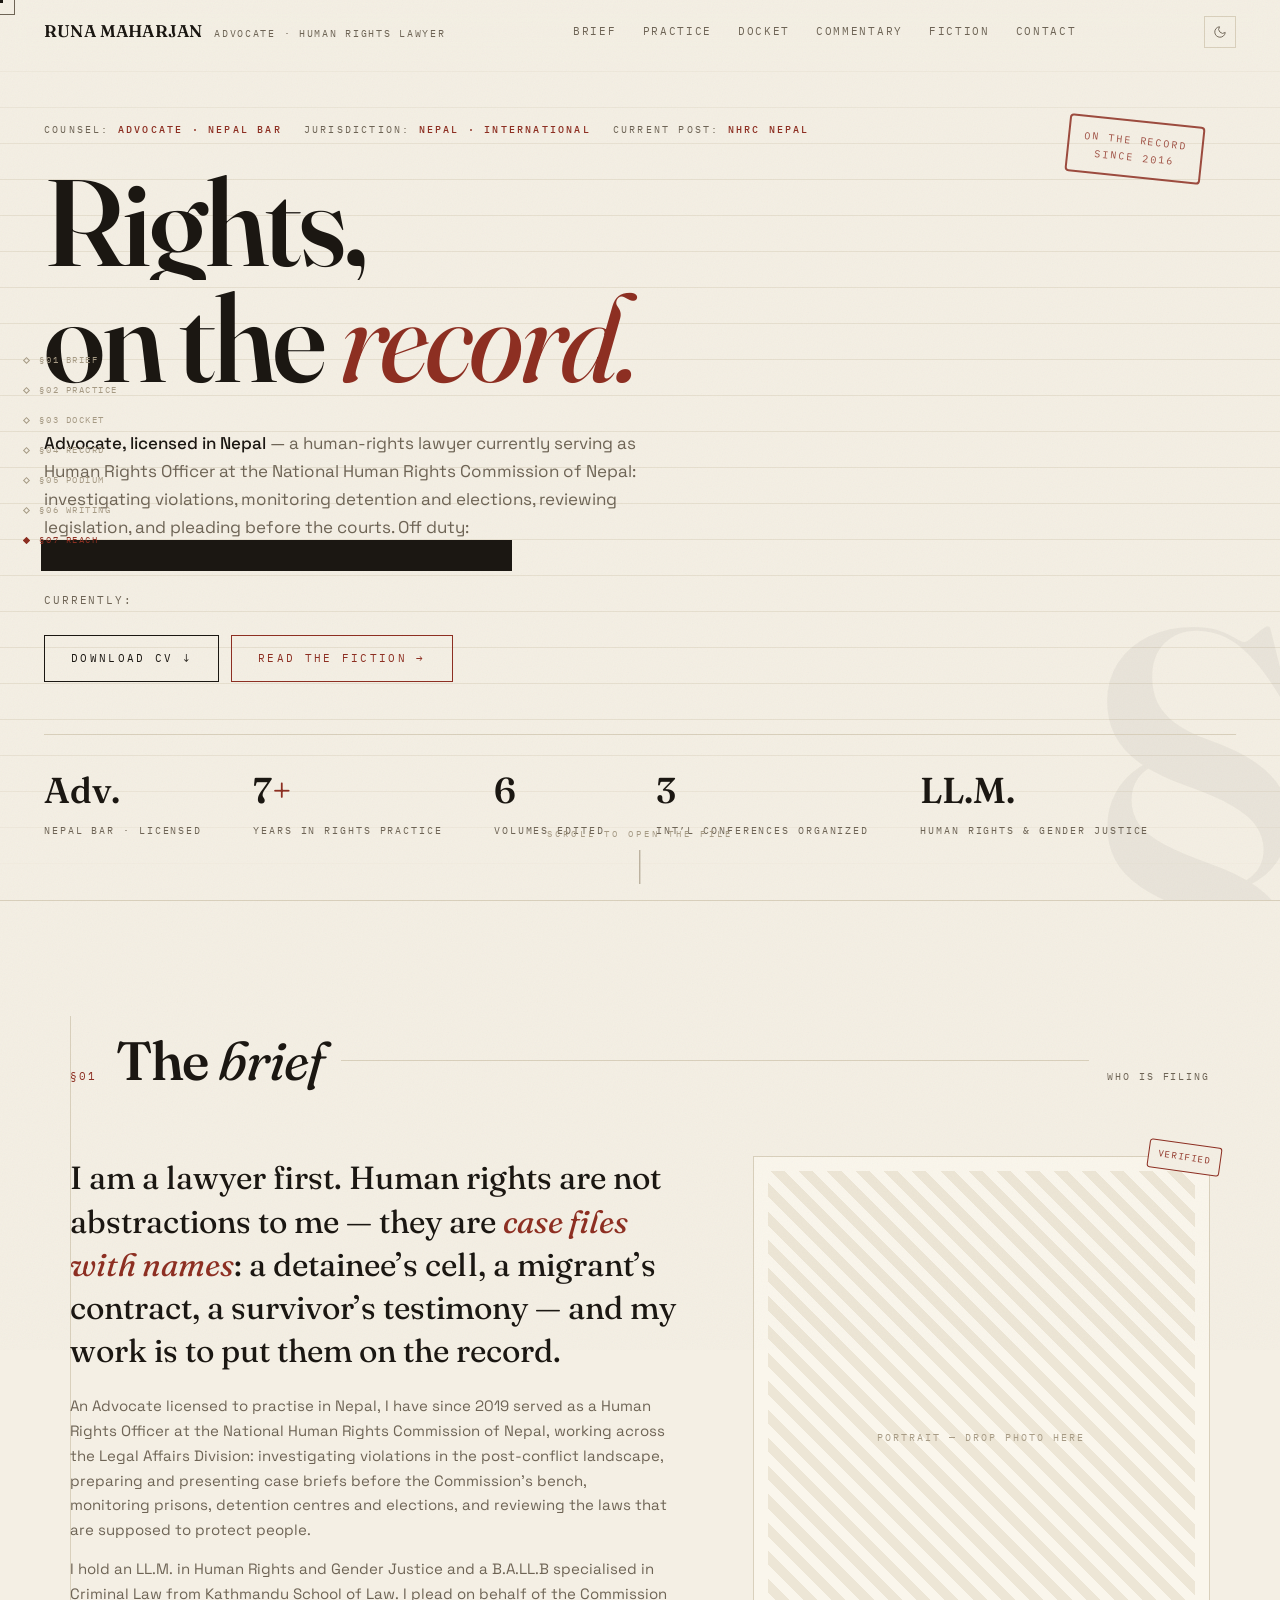
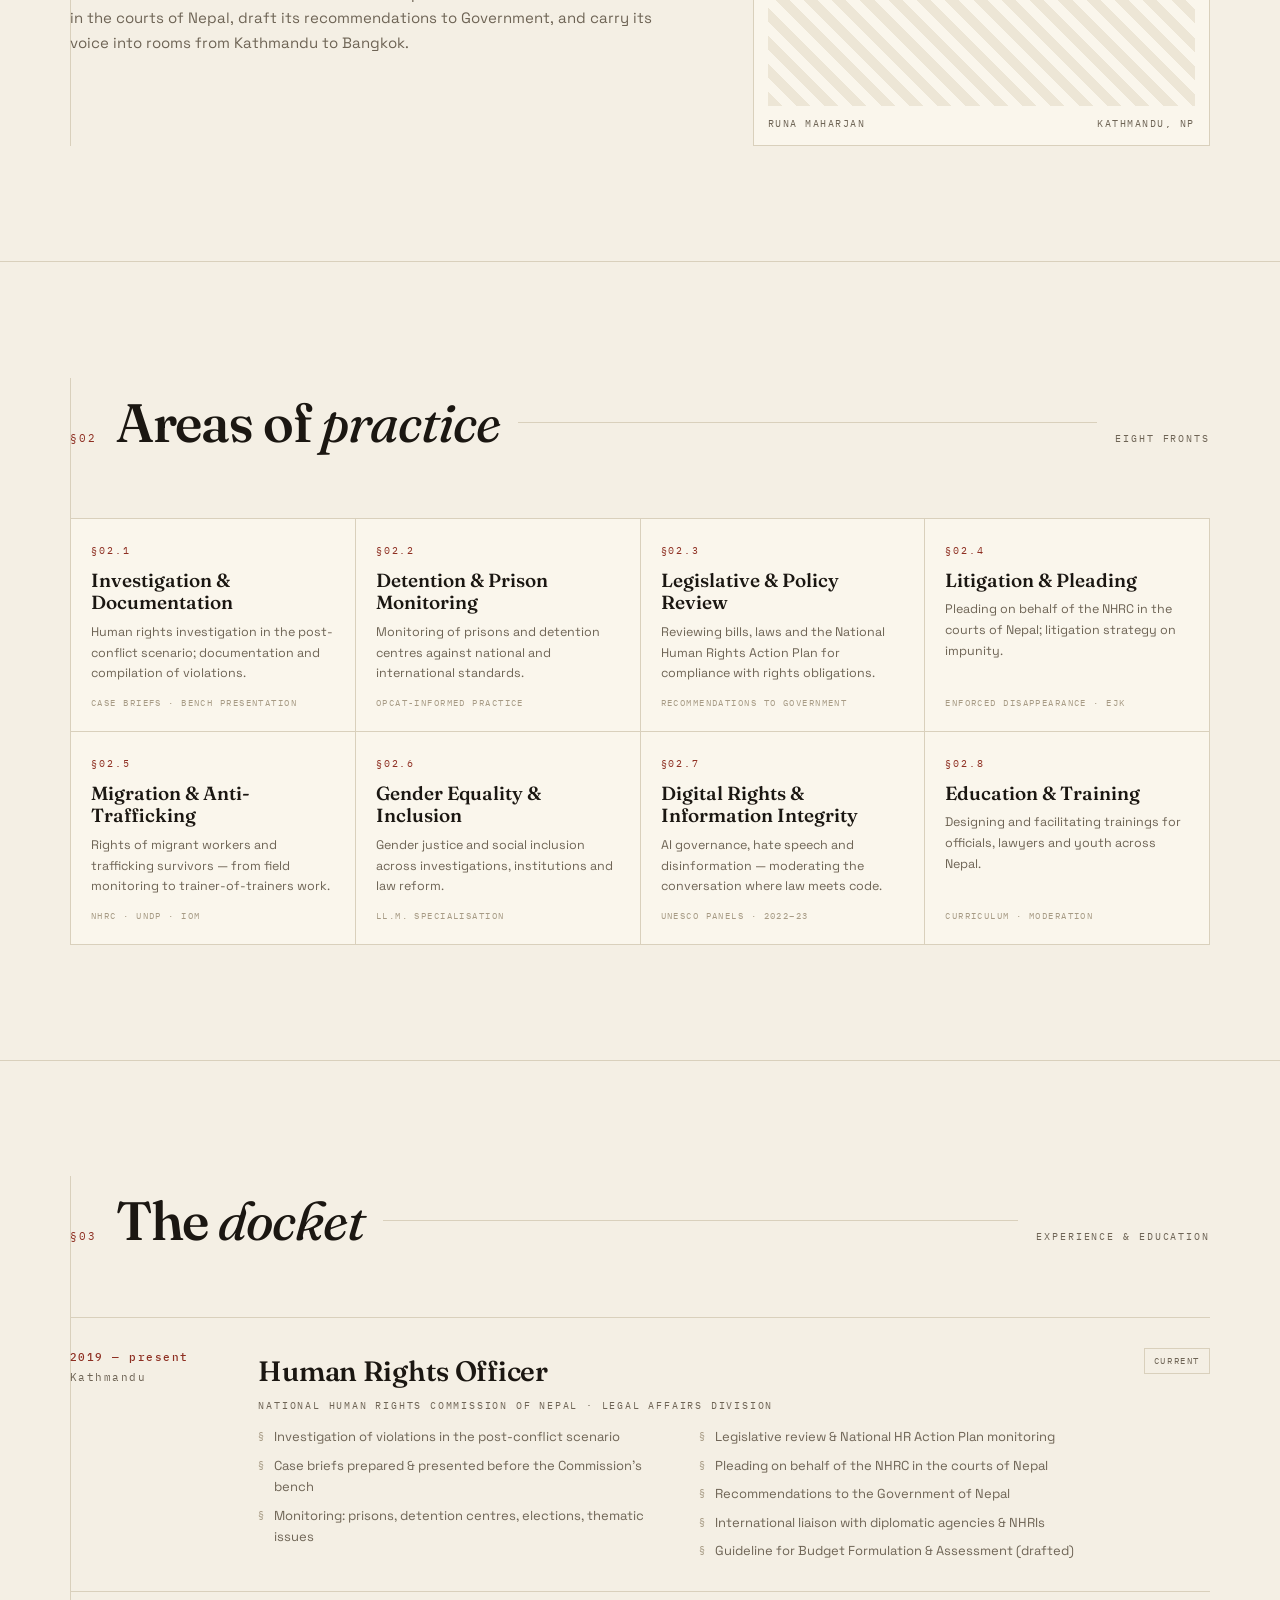
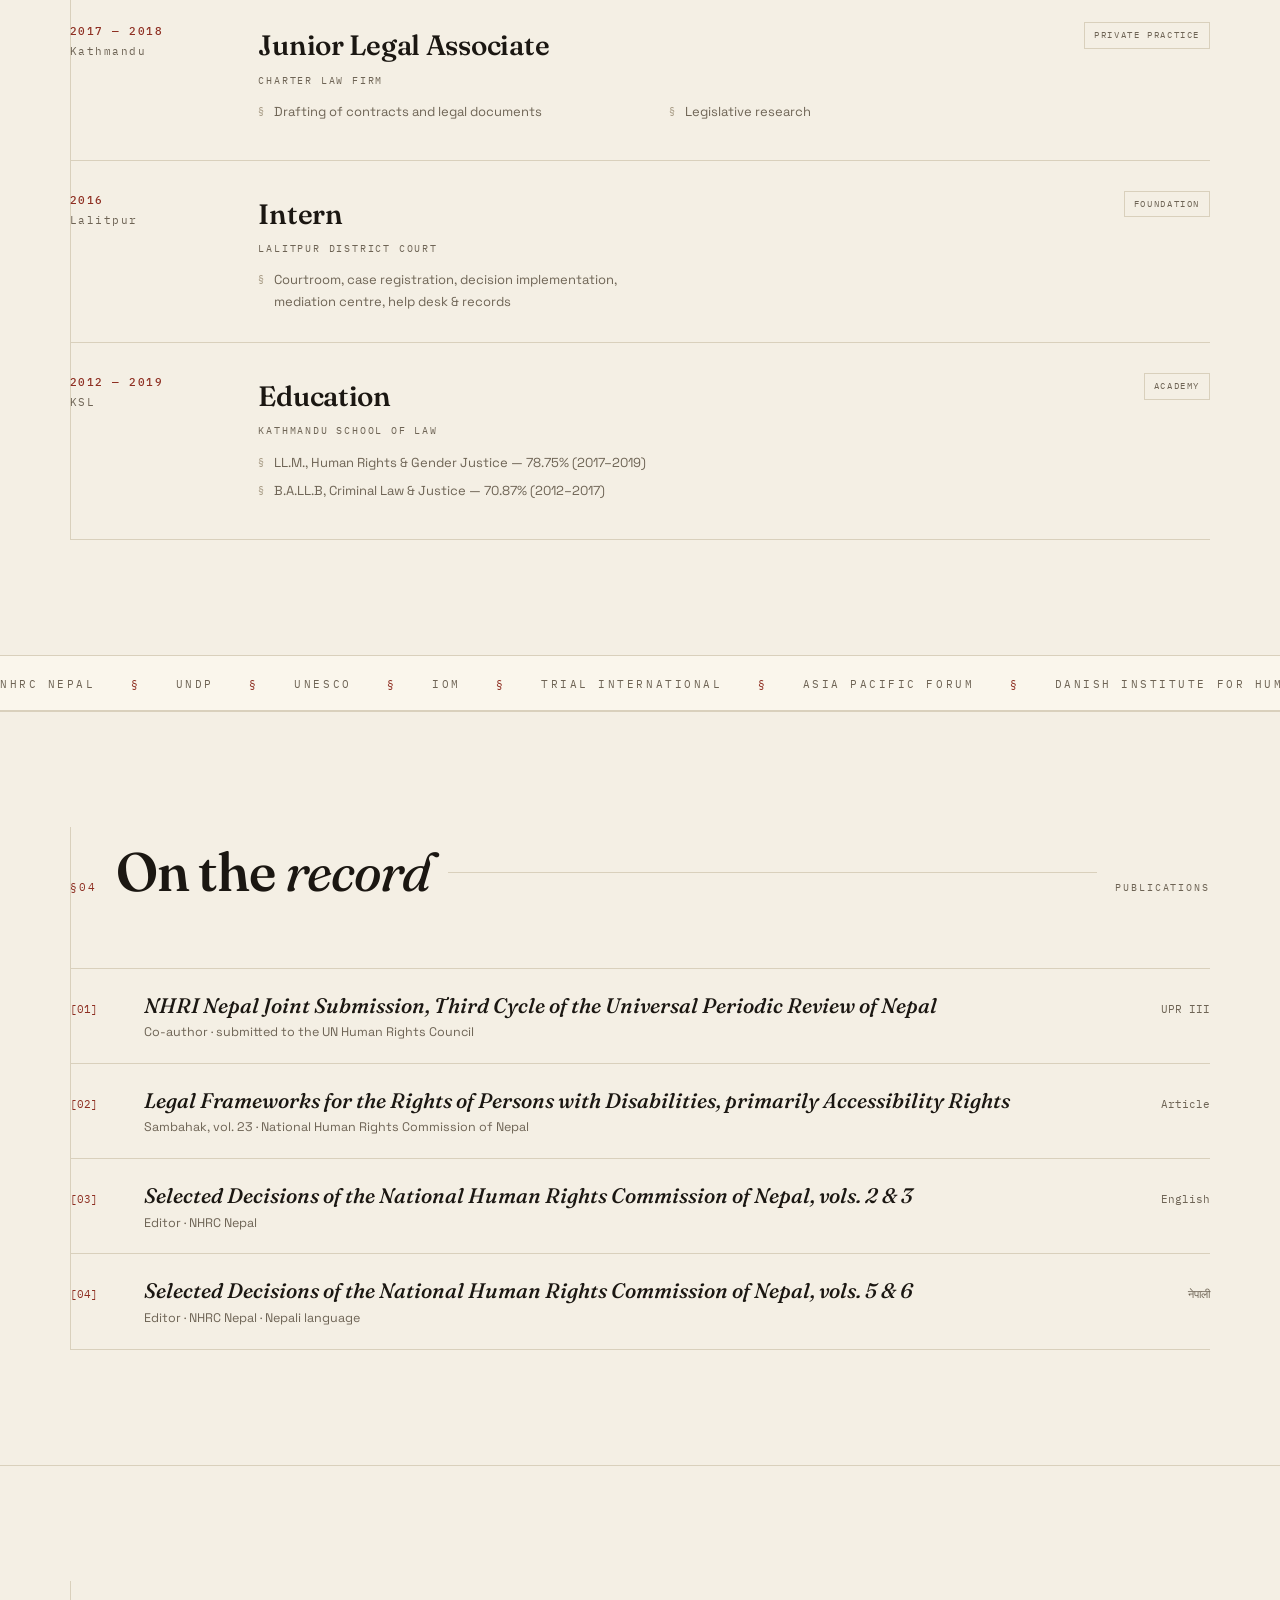
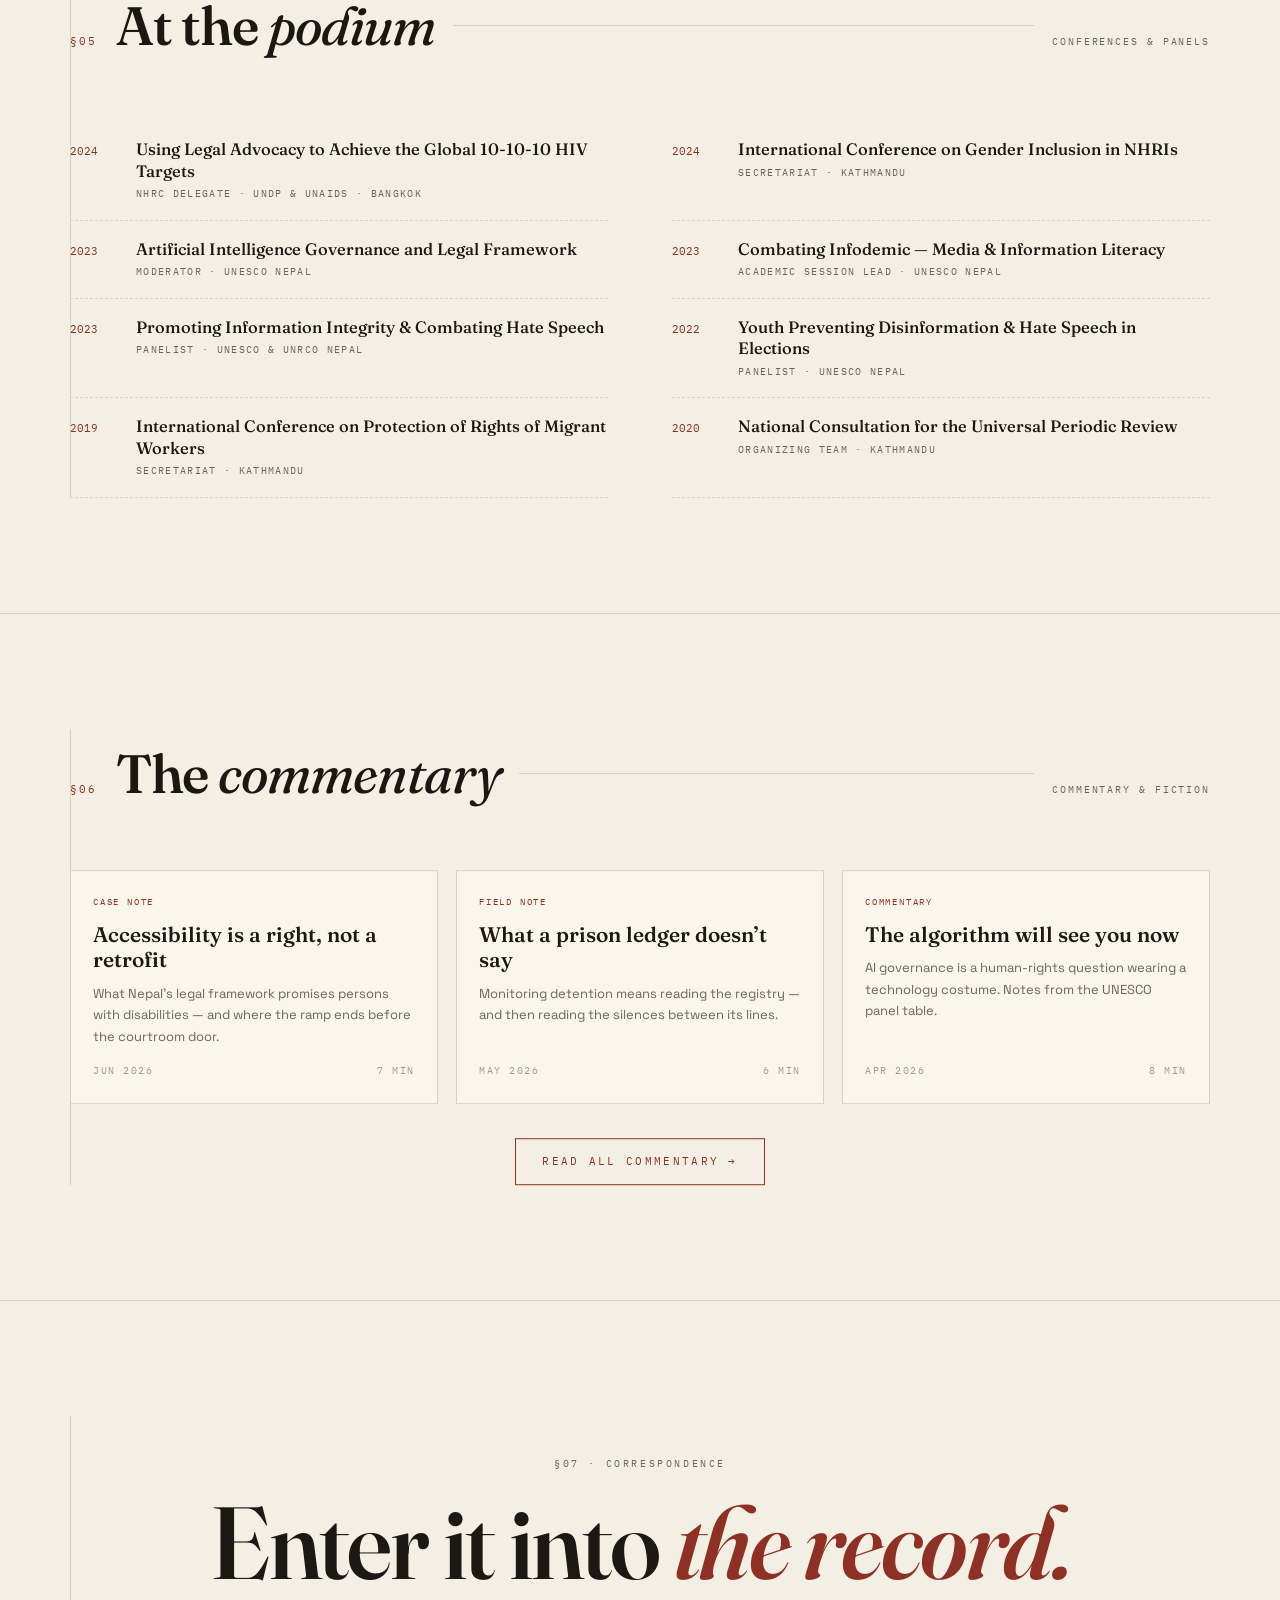
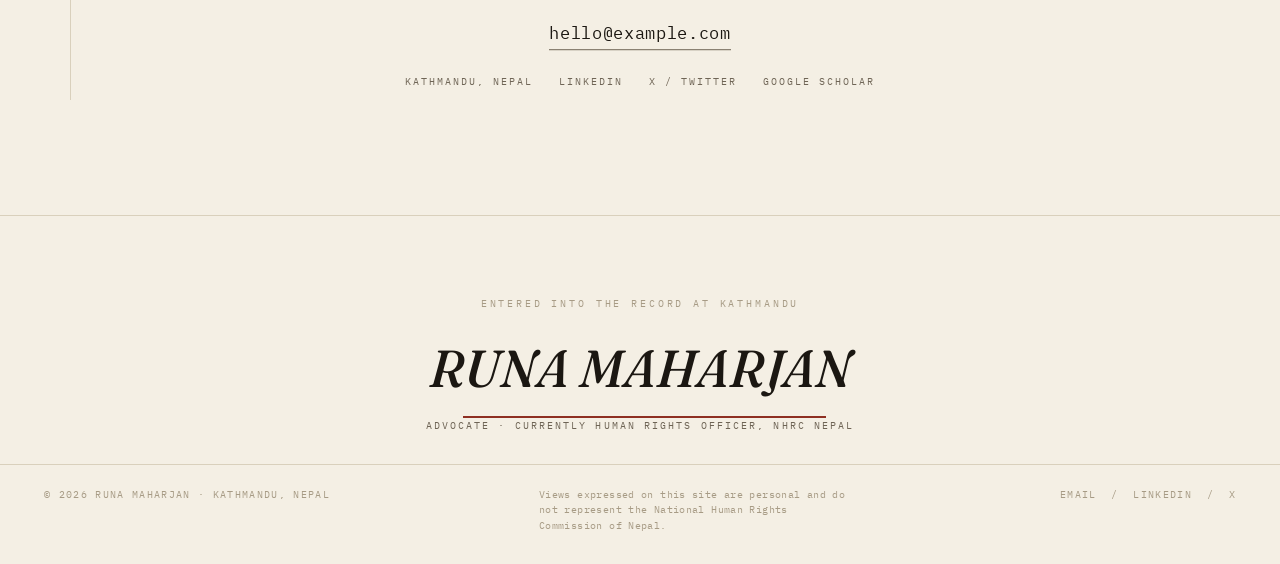
==== commit ae4abbba: "update Name" ====
--- a/index.html
+++ b/index.html
@@ -3,7 +3,7 @@
 <head>
 <meta charset="UTF-8" />
 <meta name="viewport" content="width=device-width, initial-scale=1.0" />
-<title>[Your Name] — Advocate &amp; Human Rights Lawyer, Kathmandu</title>
+<title>RUNA MAHARJAN — Advocate &amp; Lawyer, Kathmandu</title>
 <script>try{if(localStorage.getItem("otr-theme")==="night")document.documentElement.classList.add("night")}catch(e){}</script>
 <link rel="icon" href="data:image/svg+xml,%3Csvg xmlns=%27http://www.w3.org/2000/svg%27 viewBox=%270 0 100 100%27%3E%3Ctext y=%27.9em%27 font-size=%2790%27 fill=%27%238E2F22%27%3E%C2%A7%3C/text%3E%3C/svg%3E" />
 <meta name="description" content="Advocate and human-rights lawyer in Nepal, currently Human Rights Officer at the NHRC — investigation, monitoring, legislative review, litigation, and commentary." />
@@ -14,7 +14,7 @@
 </head>
 <body>
 <div class="grain"></div><header>
-  <a class="wm" href="index.html"><span class="nm">[Your Name]</span><span class="role">Advocate &#183; Human Rights Lawyer</span></a>
+  <a class="wm" href="index.html"><span class="nm">RUNA MAHARJAN</span><span class="role">Advocate &#183; Human Rights Lawyer</span></a>
   <nav class="main">
     <a href="index.html#brief">Brief</a>
     <a href="index.html#practice">Practice</a>
@@ -102,7 +102,7 @@
       <div class="portrait" data-rise>
         <span class="pstamp">Verified</span>
         <div class="ph">Portrait &#8212; drop photo here</div>
-        <div class="cap"><span>[Your Name]</span><span>Kathmandu, NP</span></div>
+        <div class="cap"><span>RUNA MAHARJAN</span><span>Kathmandu, NP</span></div>
       </div>
     </div>
   </div>
@@ -264,11 +264,11 @@
 
 <div class="sig">
   <div class="pre">Entered into the record at Kathmandu</div>
-  <div class="name">[Your Name]</div>
+  <div class="name">RUNA MAHARJAN</div>
   <div class="post-title">Advocate &#183; currently Human Rights Officer, NHRC Nepal</div>
 </div>
 <footer class="fine">
-  <span>&#169; 2026 [Your Name] &#183; Kathmandu, Nepal</span>
+  <span>&#169; 2026 RUNA MAHARJAN &#183; Kathmandu, Nepal</span>
   <span class="disc">Views expressed on this site are personal and do not represent the National Human Rights Commission of Nepal.</span>
   <span><a href="mailto:hello@example.com">Email</a> &nbsp;/&nbsp; <a href="#">LinkedIn</a> &nbsp;/&nbsp; <a href="#">X</a></span>
 </footer>
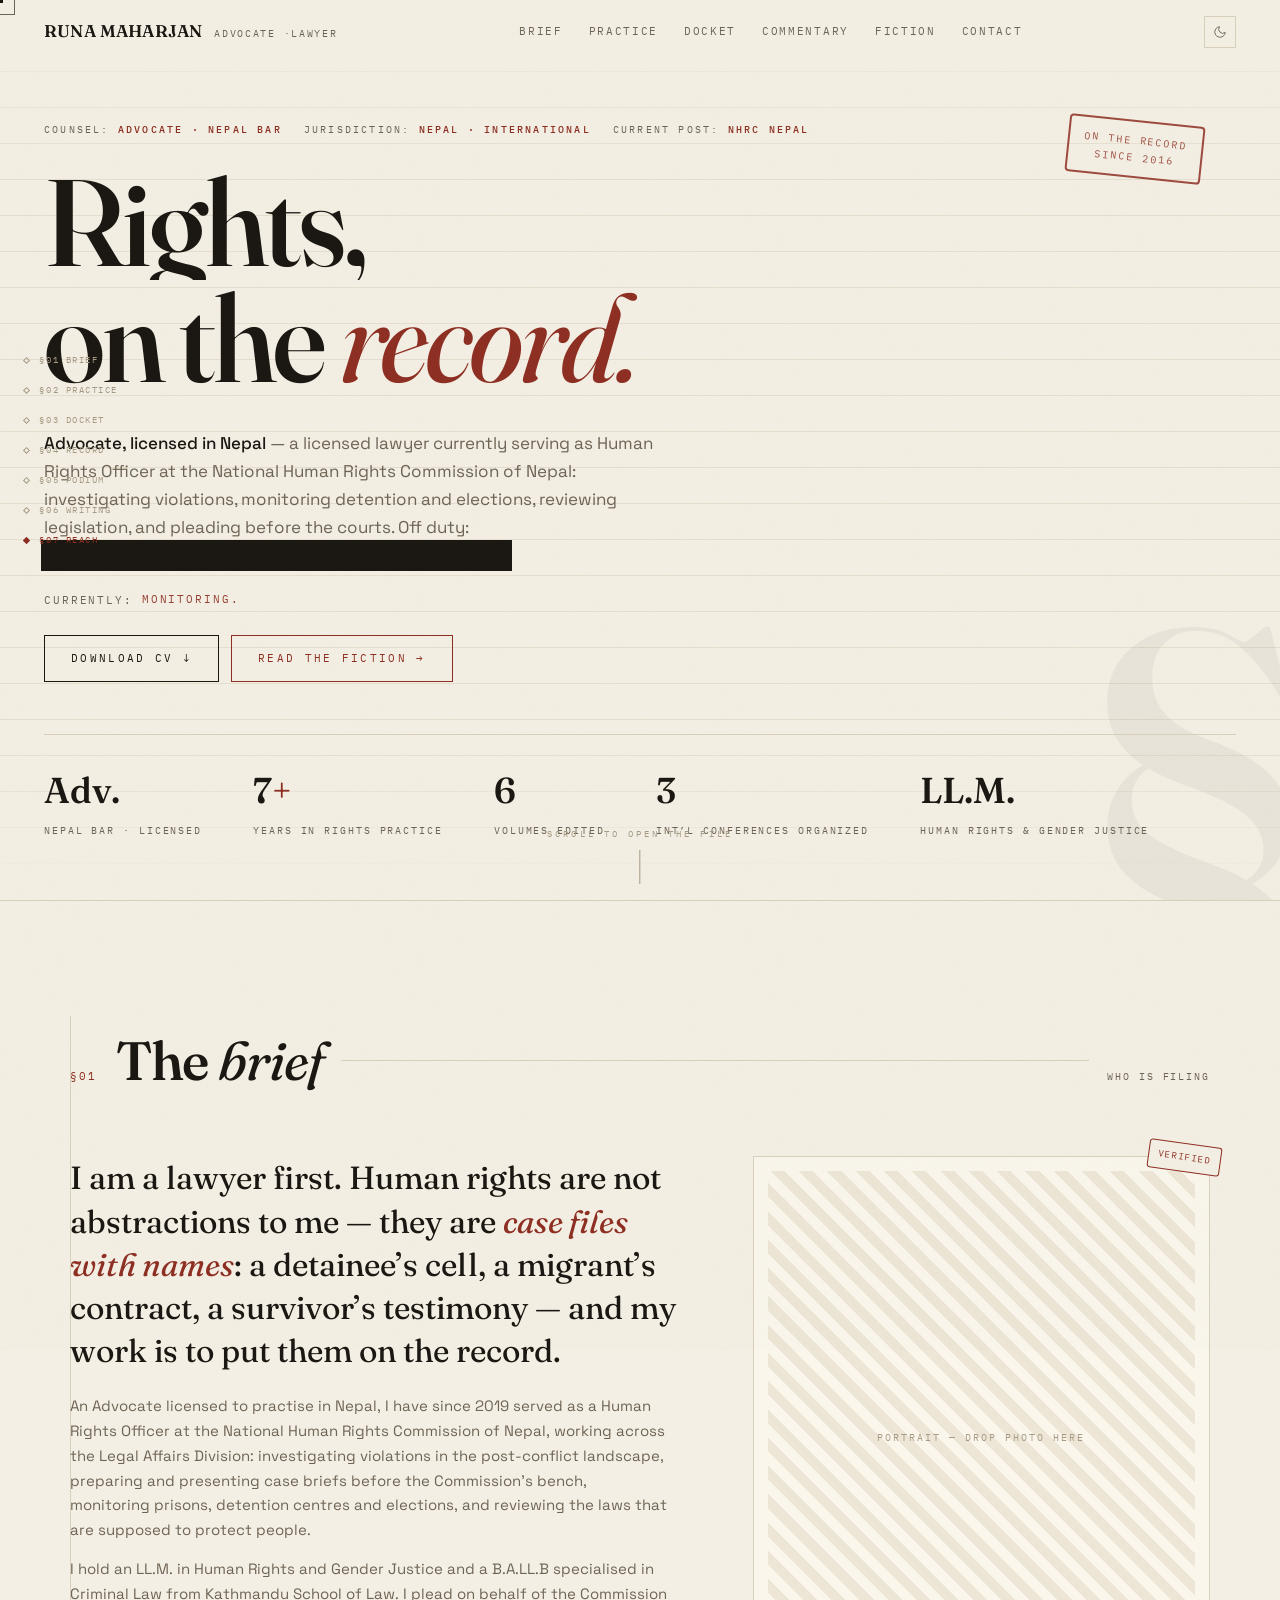
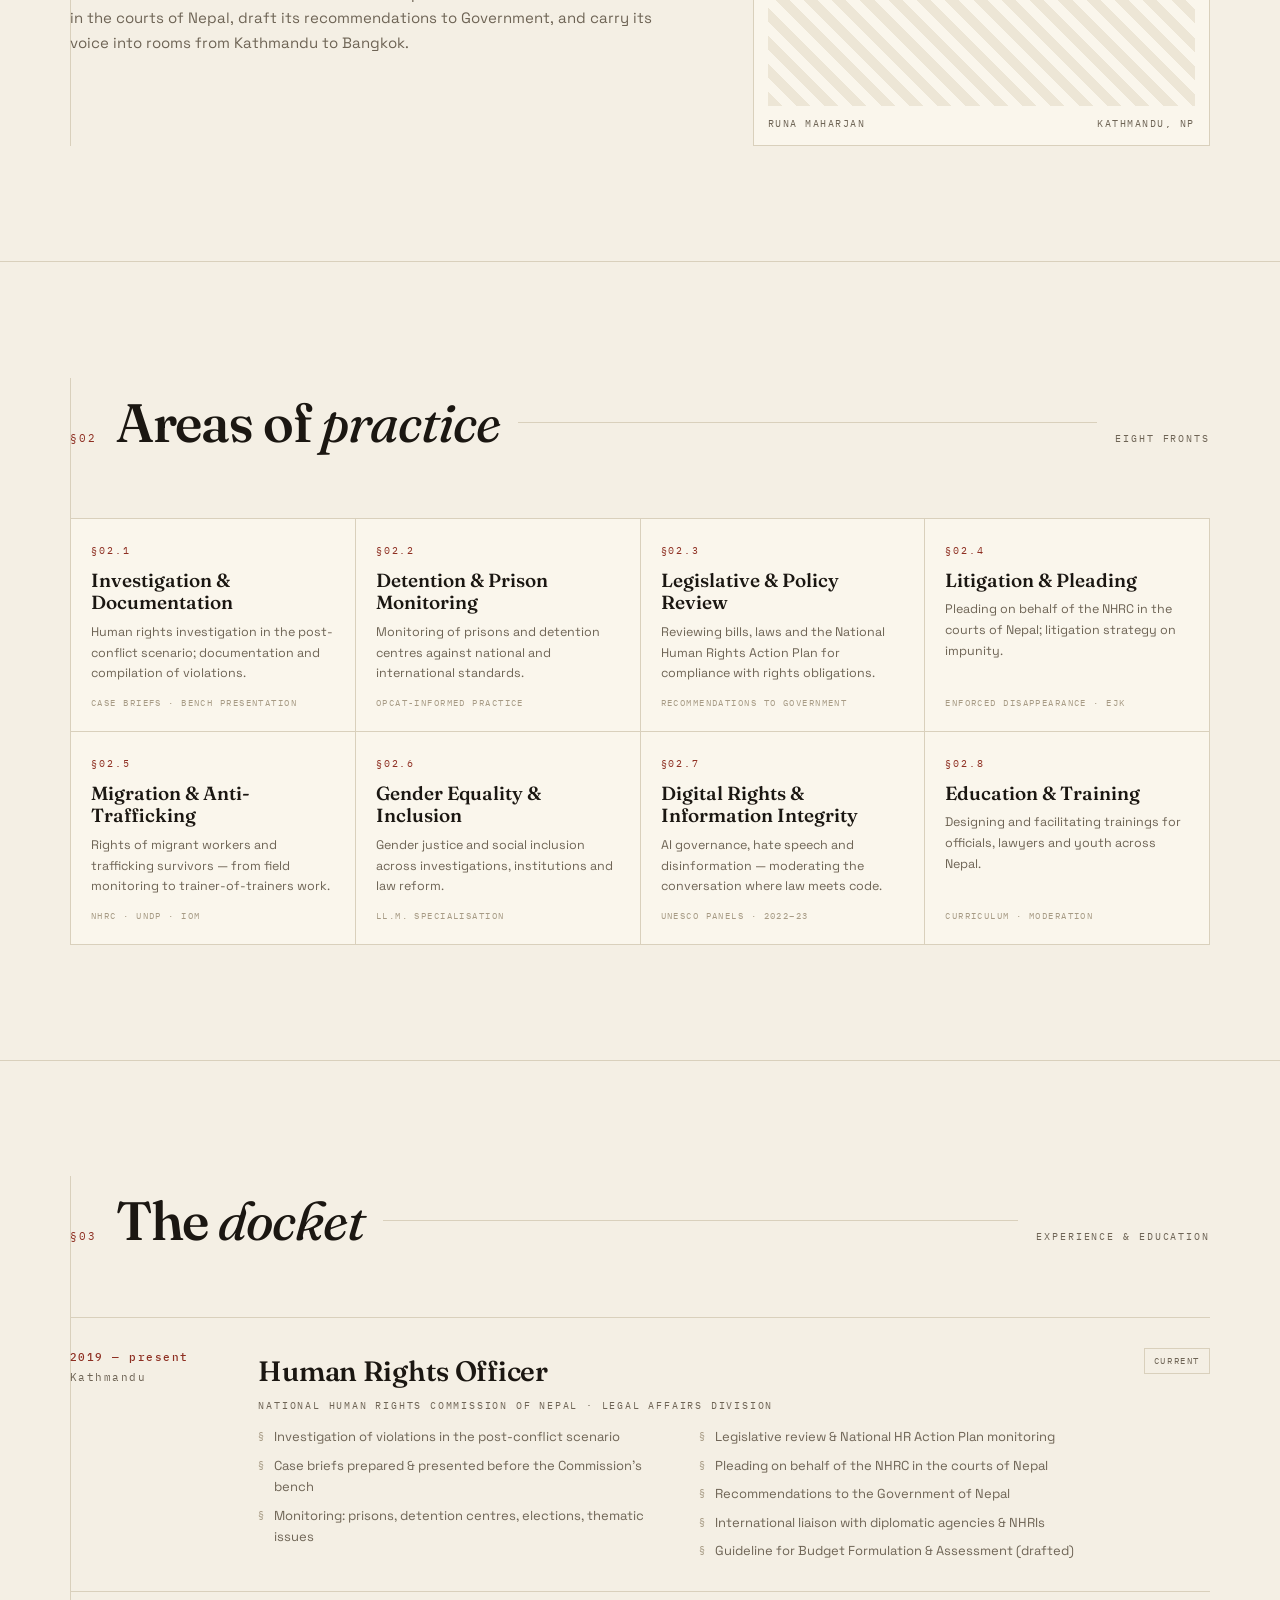
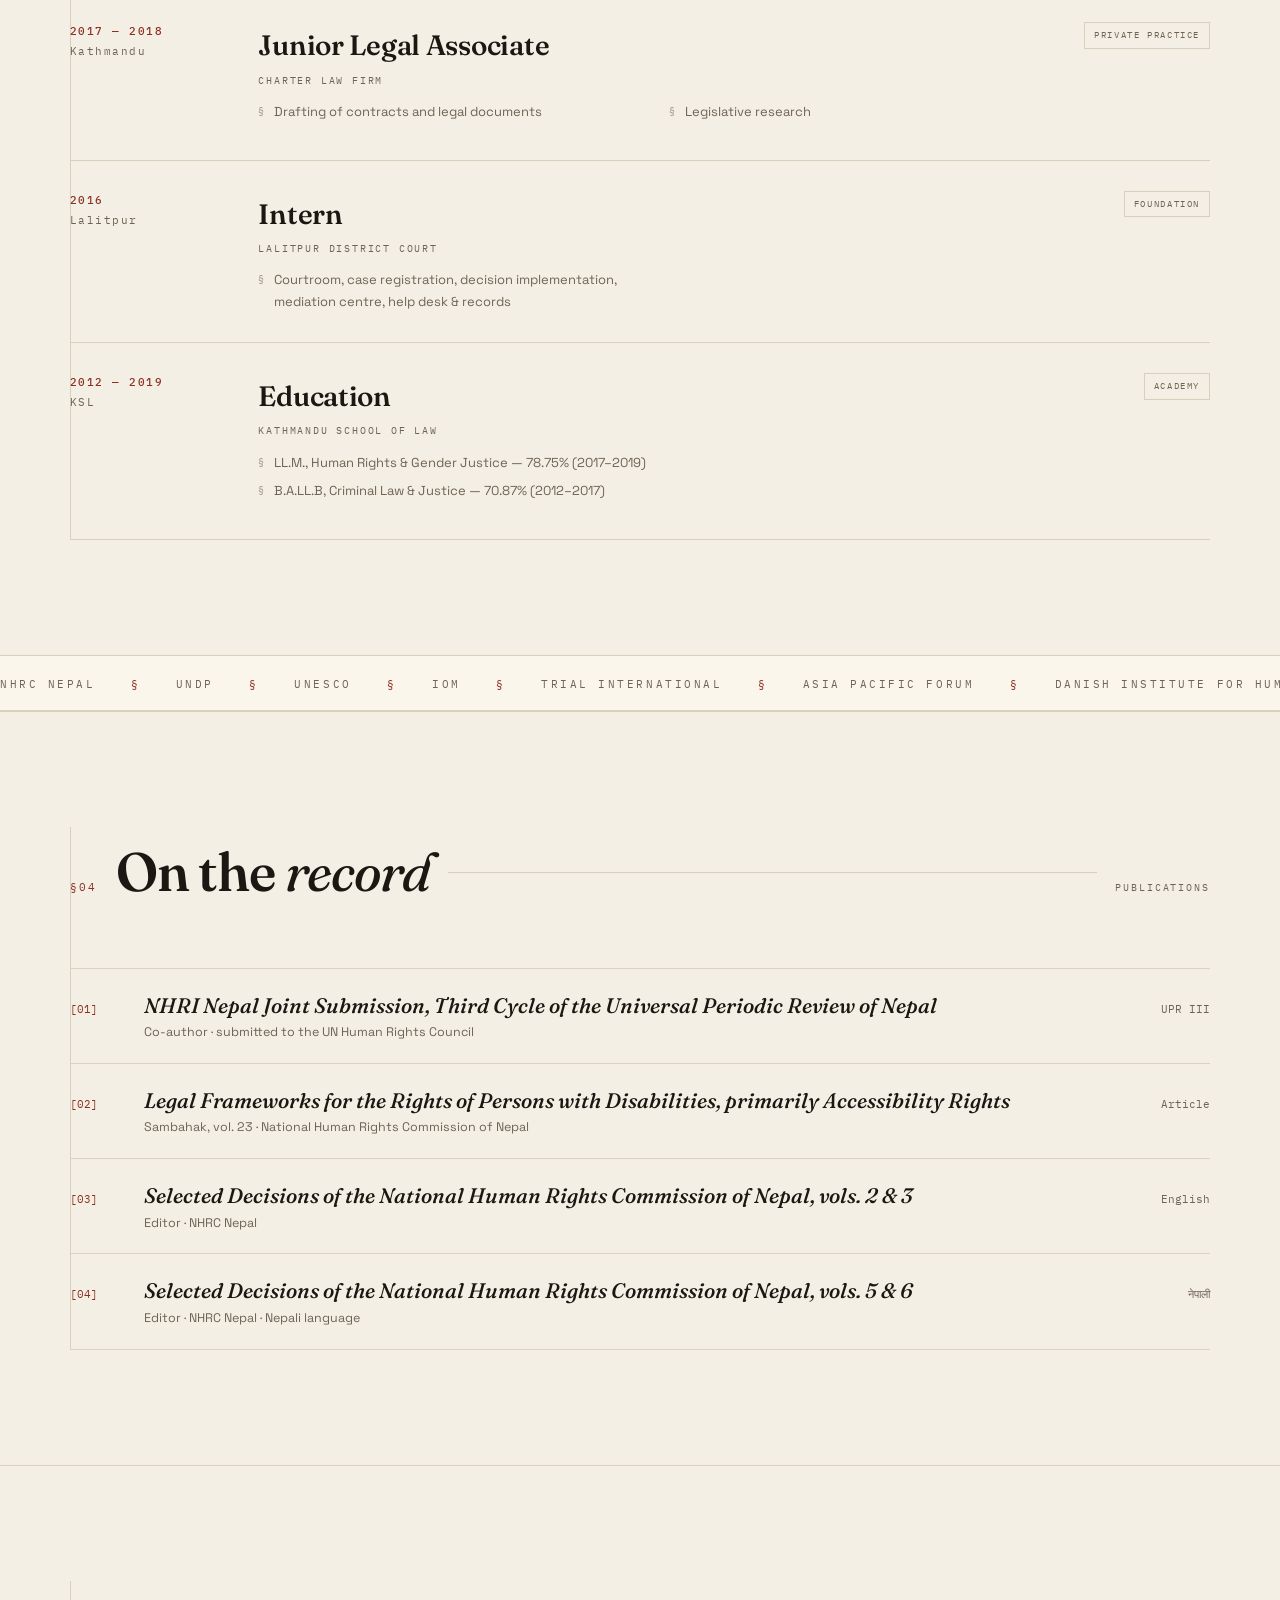
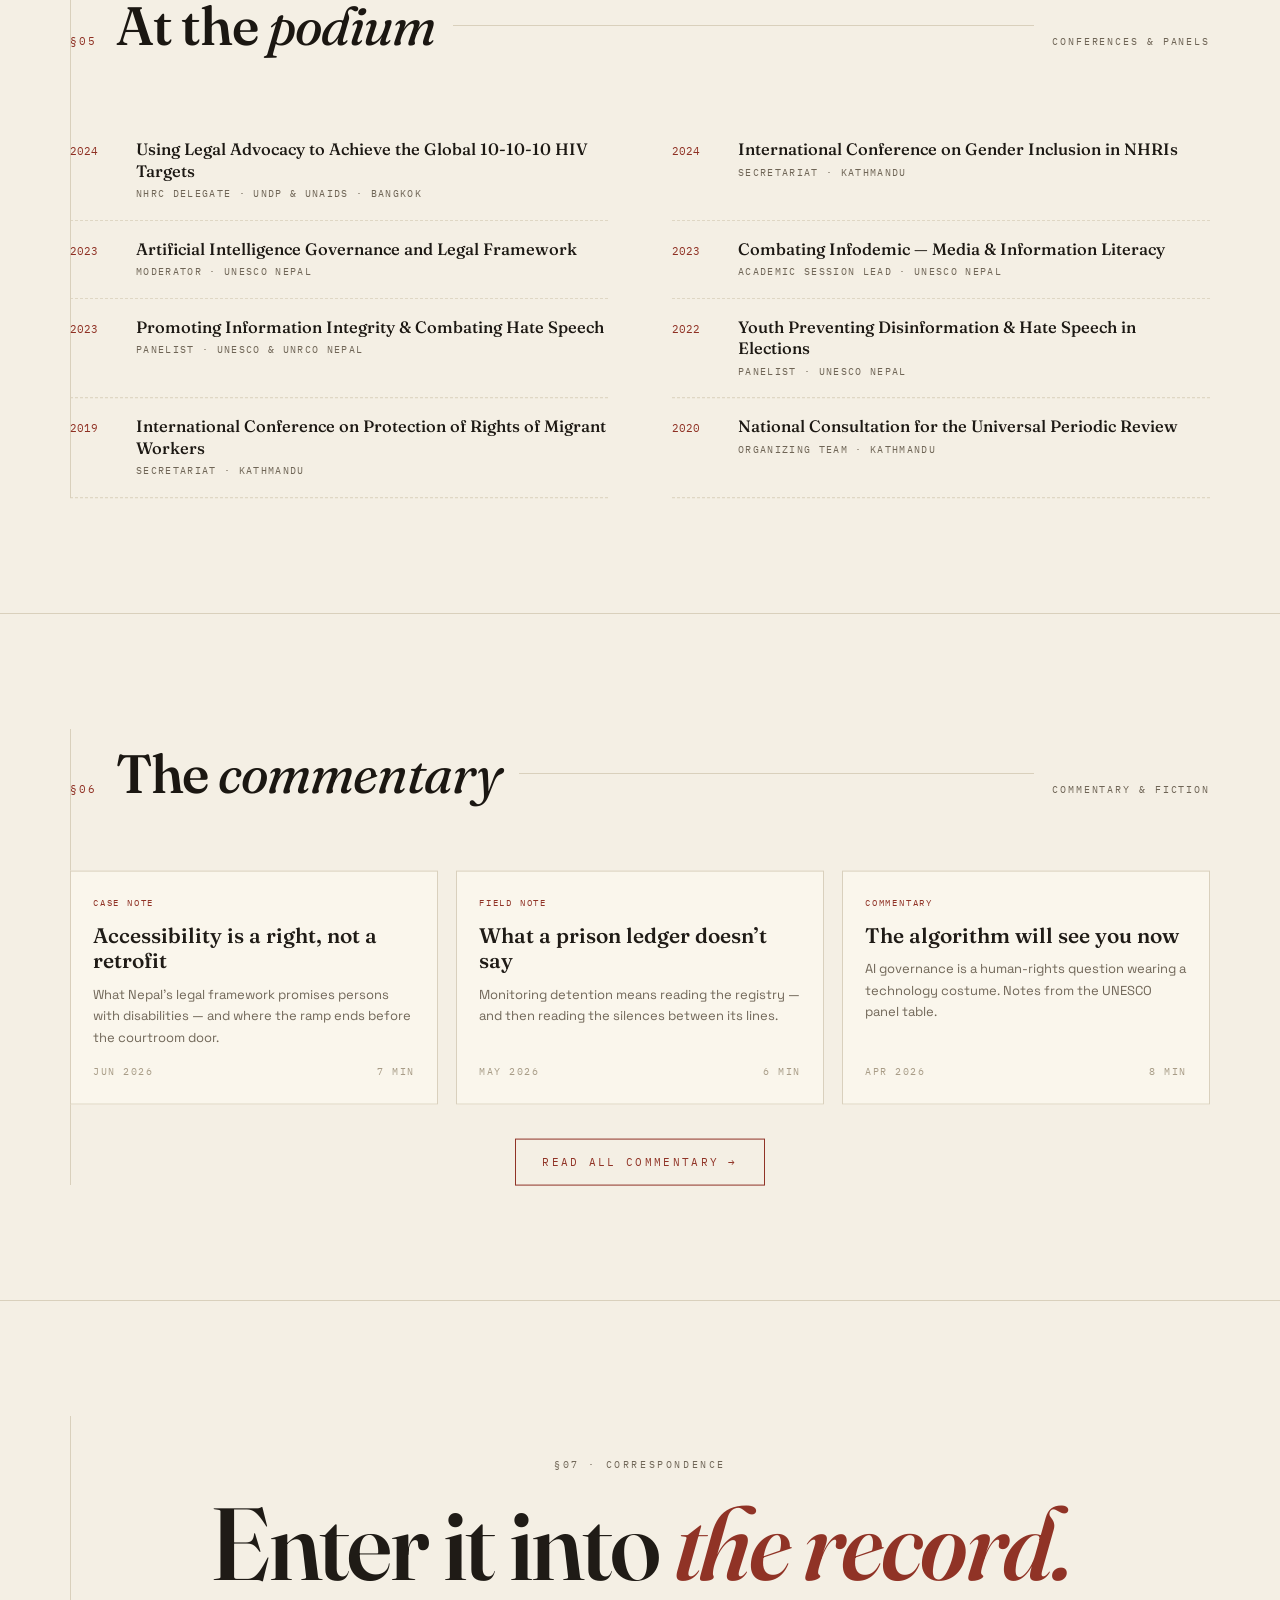
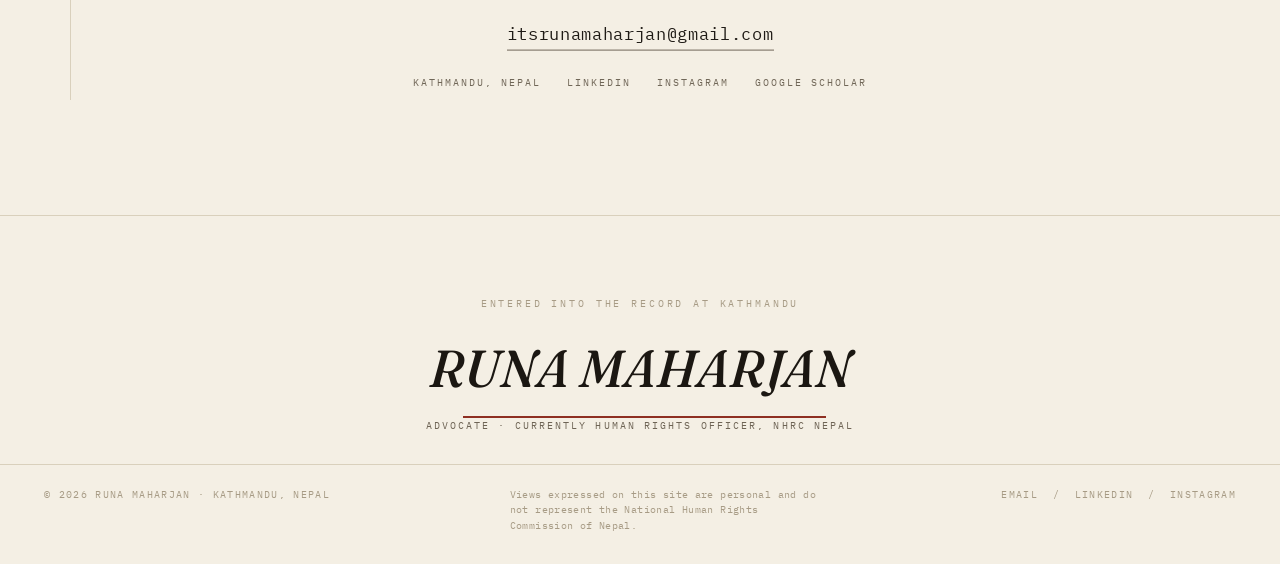
==== commit bf5cbf24: "Update the social links" ====
--- a/index.html
+++ b/index.html
@@ -14,7 +14,7 @@
 </head>
 <body>
 <div class="grain"></div><header>
-  <a class="wm" href="index.html"><span class="nm">RUNA MAHARJAN</span><span class="role">Advocate &#183; Human Rights Lawyer</span></a>
+  <a class="wm" href="index.html"><span class="nm">RUNA MAHARJAN</span><span class="role">Advocate &#183;Lawyer</span></a>
   <nav class="main">
     <a href="index.html#brief">Brief</a>
     <a href="index.html#practice">Practice</a>
@@ -59,7 +59,7 @@
     <span class="row"><span>Rights,</span></span>
     <span class="row"><span>on the <em>record.</em></span></span>
   </h1>
-  <p class="sub"><b>Advocate, licensed in Nepal</b> — a human-rights lawyer currently serving as Human Rights Officer
+  <p class="sub"><b>Advocate, licensed in Nepal</b> — a licensed lawyer currently serving as Human Rights Officer
   at the National Human Rights Commission of Nepal: investigating violations, monitoring detention and elections,
   reviewing legislation, and pleading before the courts.
   Off duty: <span class="redact">writing fiction about the people the case files can&#8217;t hold.</span></p>
@@ -251,11 +251,11 @@
     <div class="reach" data-rise>
       <div class="pre">&#167;07 &#183; Correspondence</div>
       <h2>Enter it into <em>the record.</em></h2>
-      <a class="mail" href="mailto:hello@example.com">hello@example.com</a>
+      <a class="mail" href="mailto:itsrunamaharjan@gmail.com">itsrunamaharjan@gmail.com</a>
       <div class="meta">
         <span>Kathmandu, Nepal</span>
-        <a href="#">LinkedIn</a>
-        <a href="#">X / Twitter</a>
+        <a href="https://www.linkedin.com/in/runamaharjan/">LinkedIn</a>
+        <a href="https://www.instagram.com/storiesofautumn">Instagram</a>
         <a href="#">Google Scholar</a>
       </div>
     </div>
@@ -270,7 +270,7 @@
 <footer class="fine">
   <span>&#169; 2026 RUNA MAHARJAN &#183; Kathmandu, Nepal</span>
   <span class="disc">Views expressed on this site are personal and do not represent the National Human Rights Commission of Nepal.</span>
-  <span><a href="mailto:hello@example.com">Email</a> &nbsp;/&nbsp; <a href="#">LinkedIn</a> &nbsp;/&nbsp; <a href="#">X</a></span>
+  <span><a href="mailto:itsrunamaharjan@gmail.com">Email</a> &nbsp;/&nbsp; <a href="https://www.linkedin.com/in/runamaharjan/">LinkedIn</a> &nbsp;/&nbsp; <a href="https://www.instagram.com/storiesofautumn">Instagram</a></span>
 </footer>
 <script src="https://cdnjs.cloudflare.com/ajax/libs/gsap/3.12.5/gsap.min.js"></script>
 <script src="assets/js/main.js"></script>
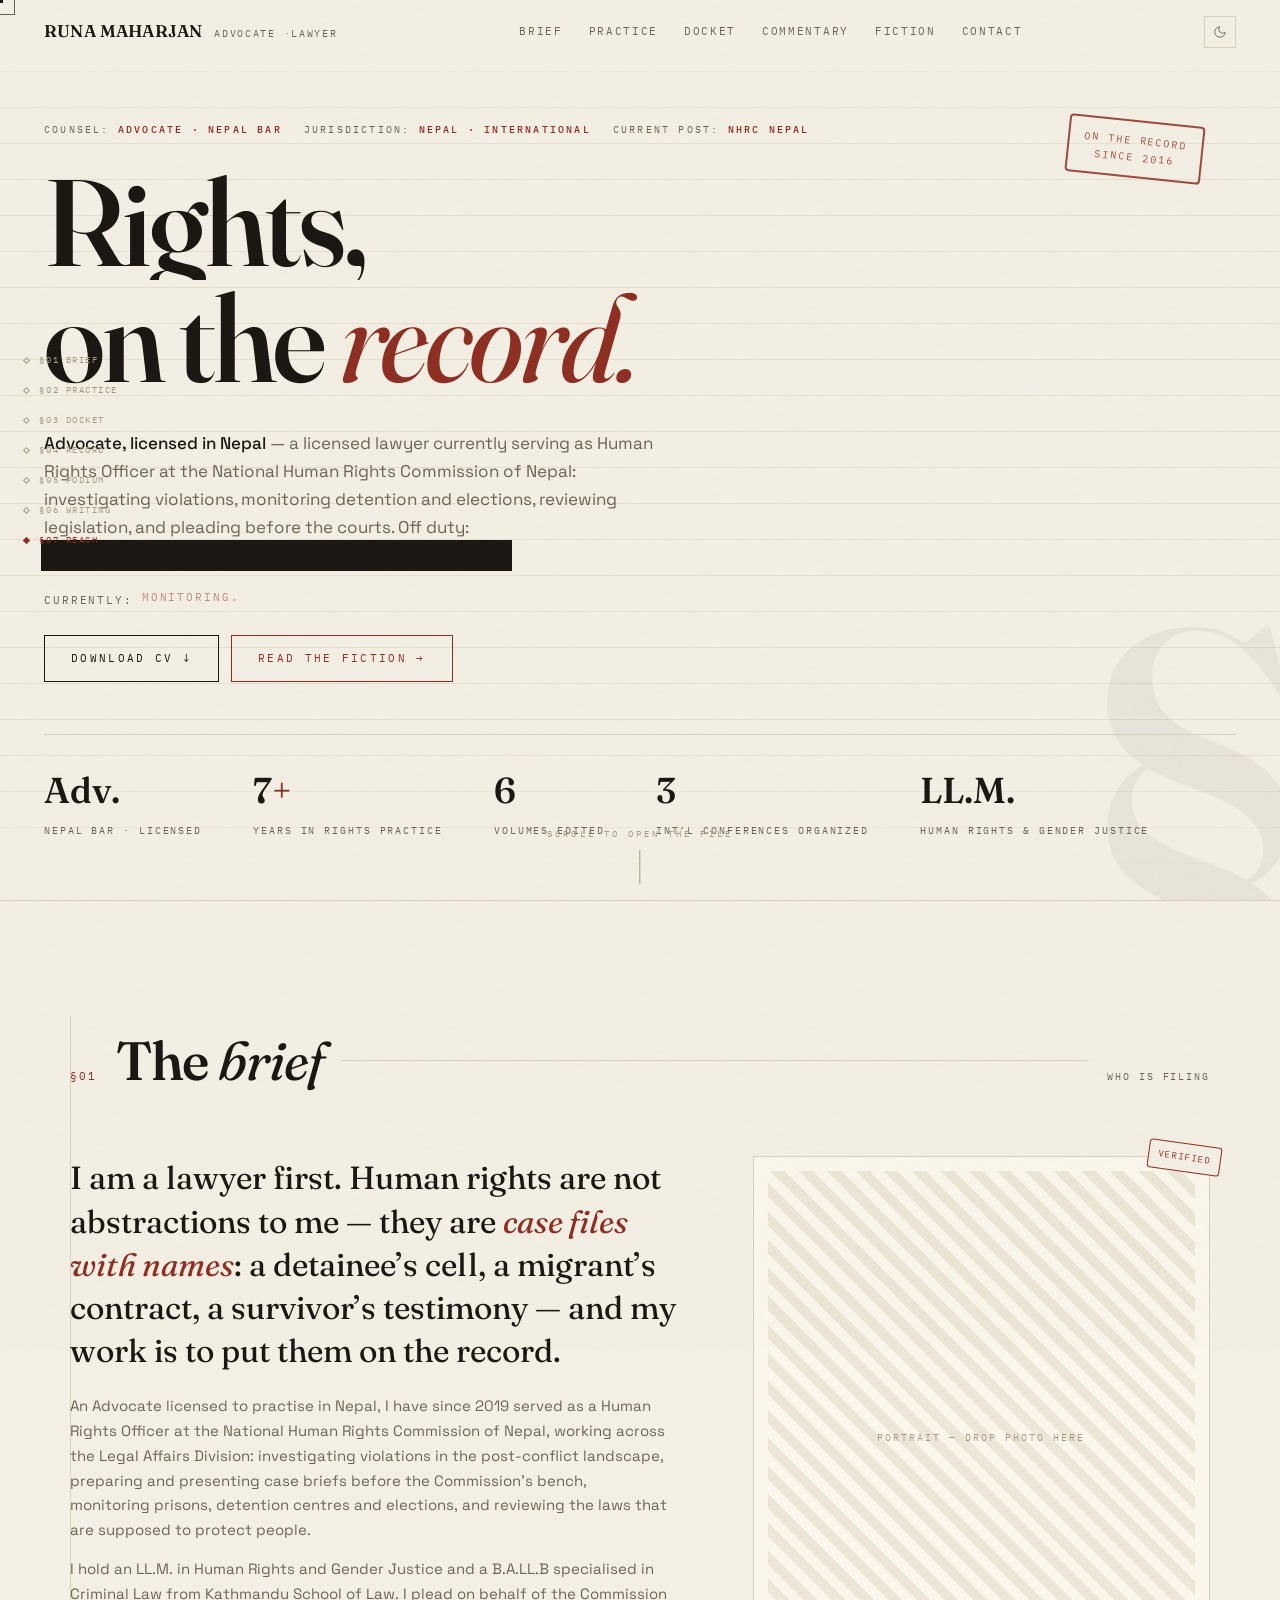
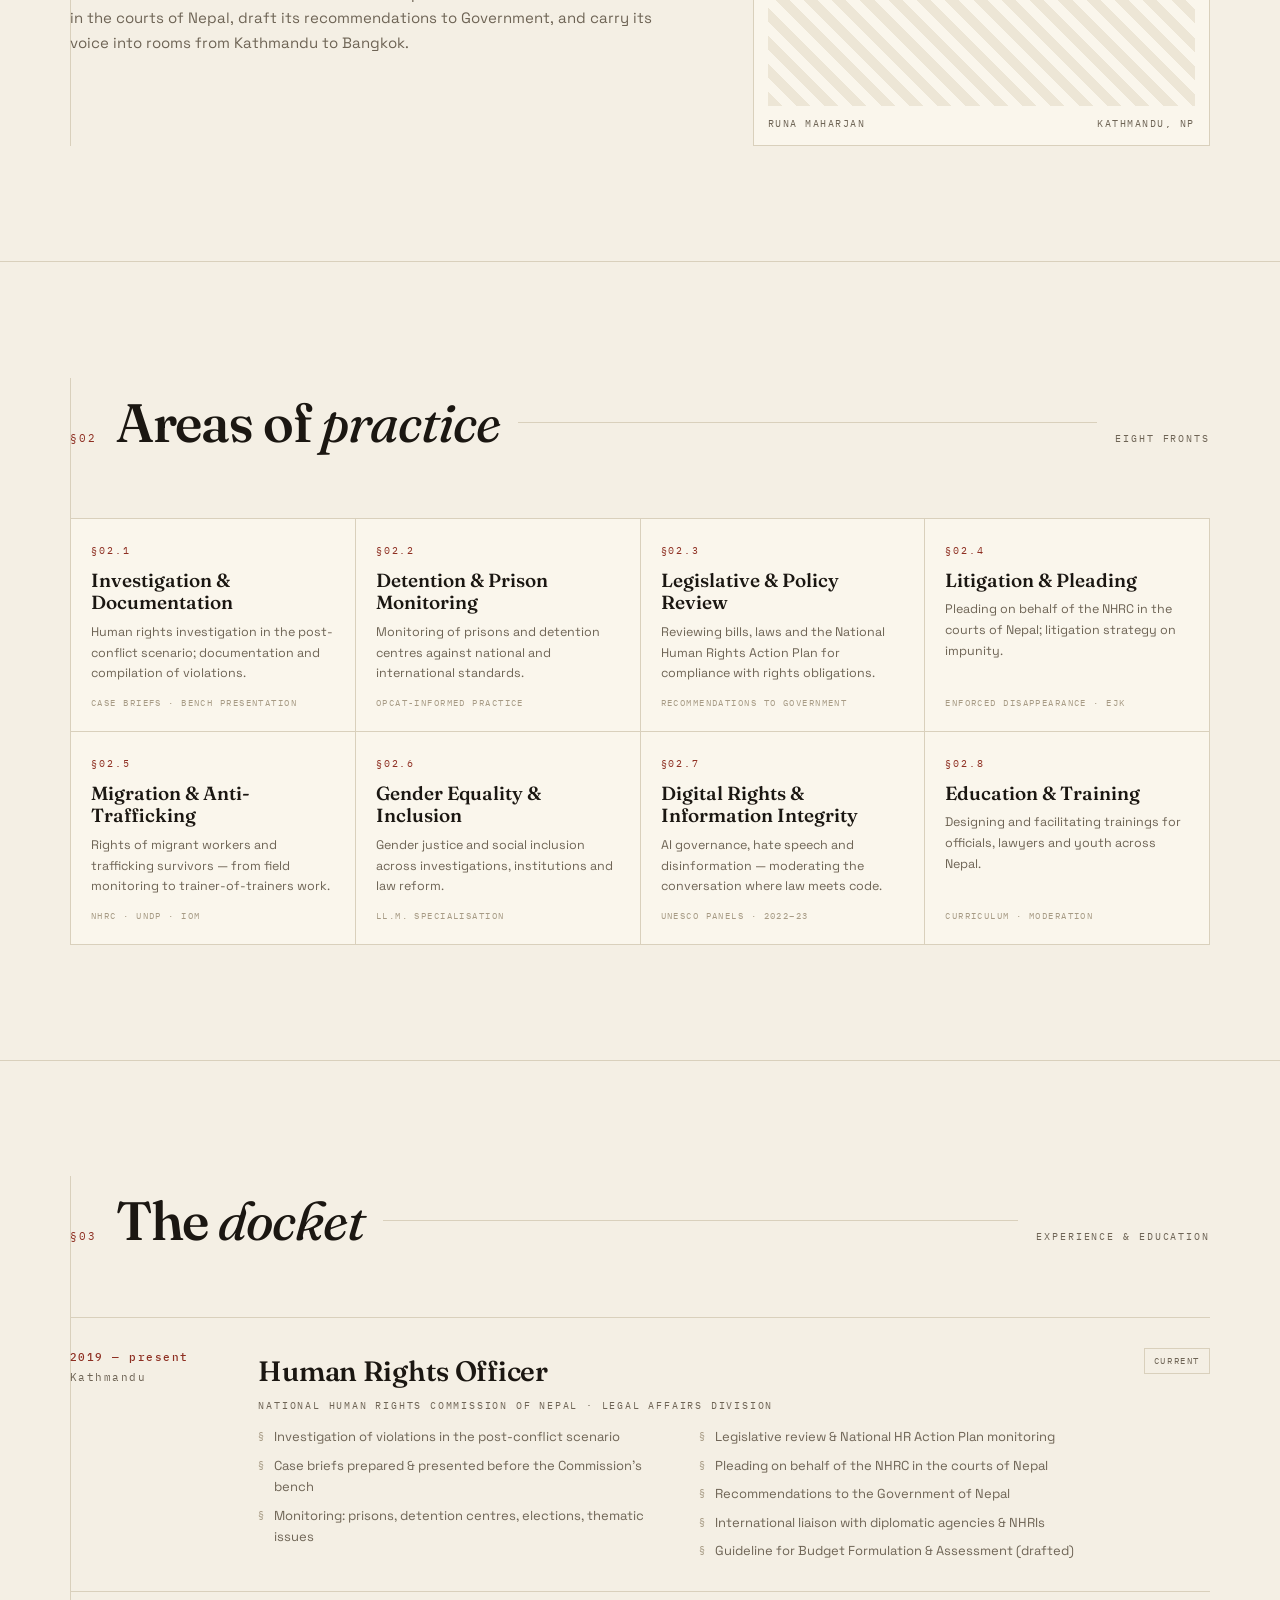
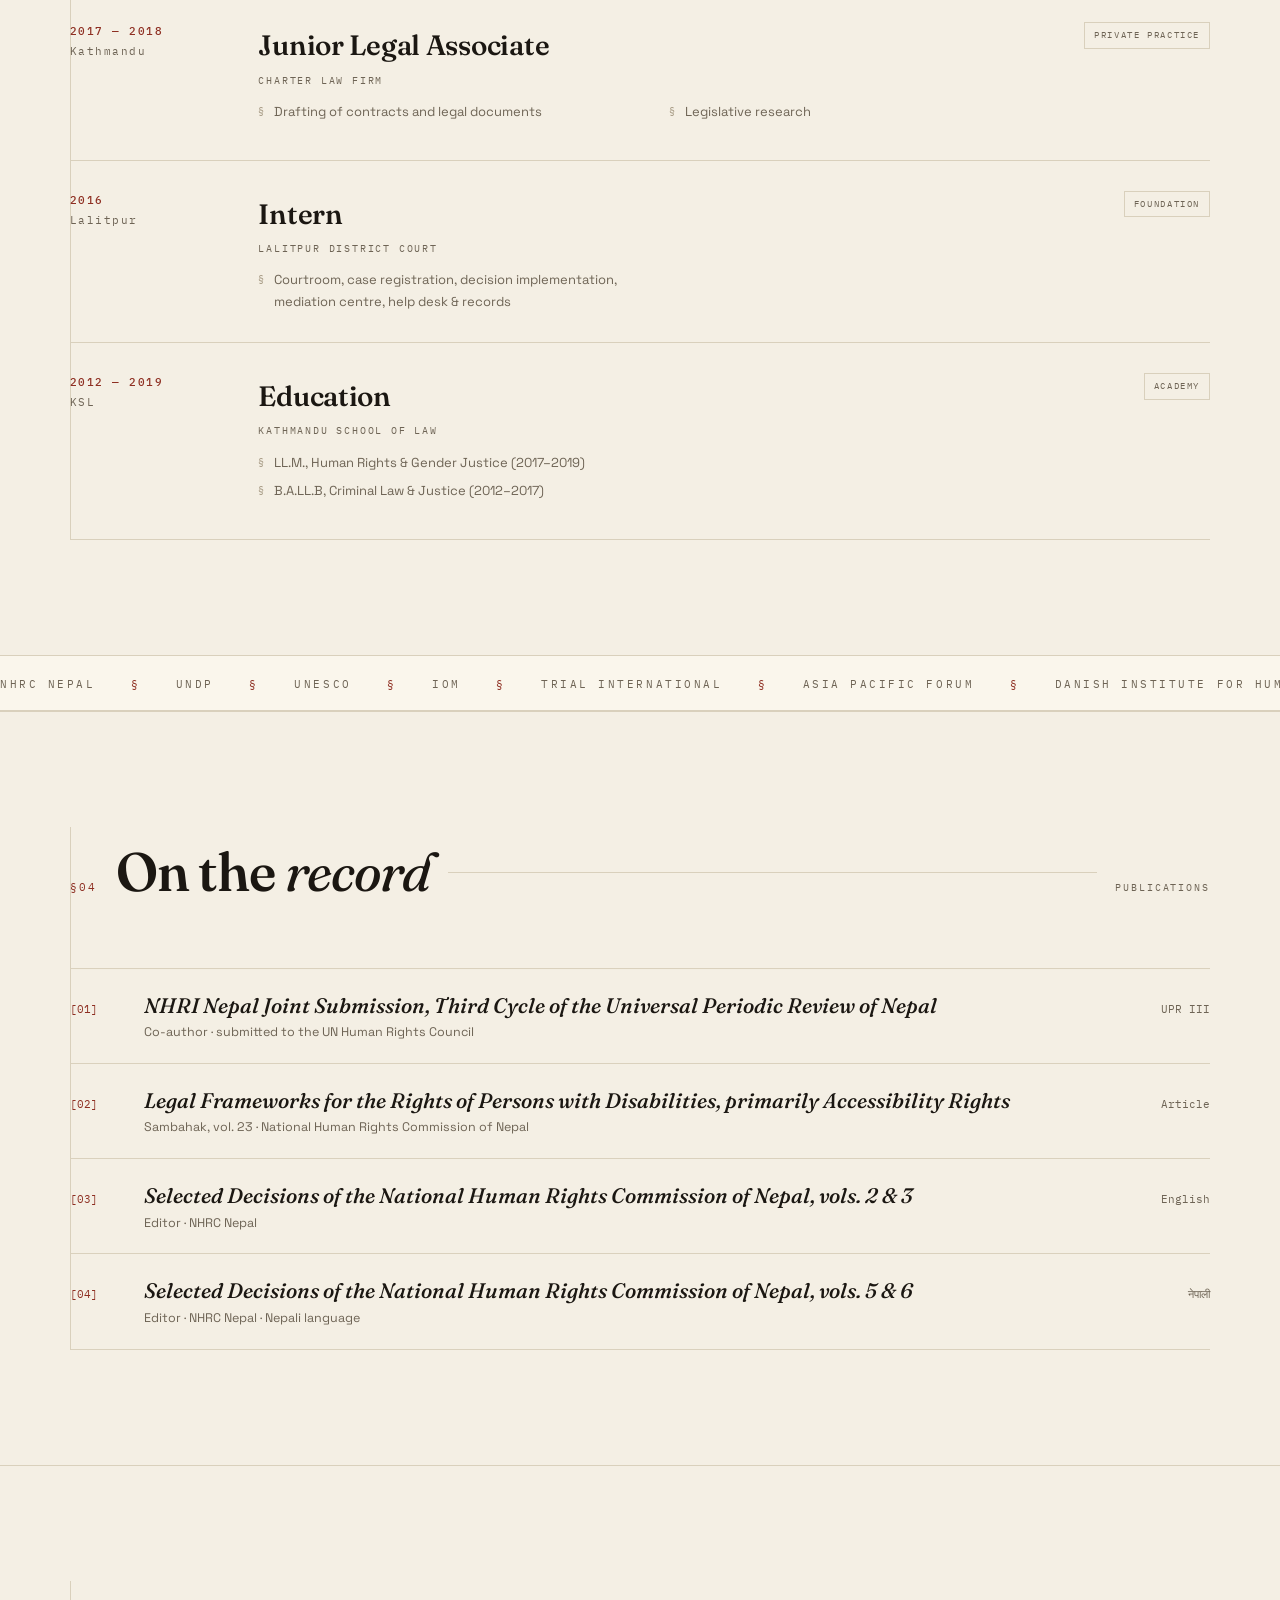
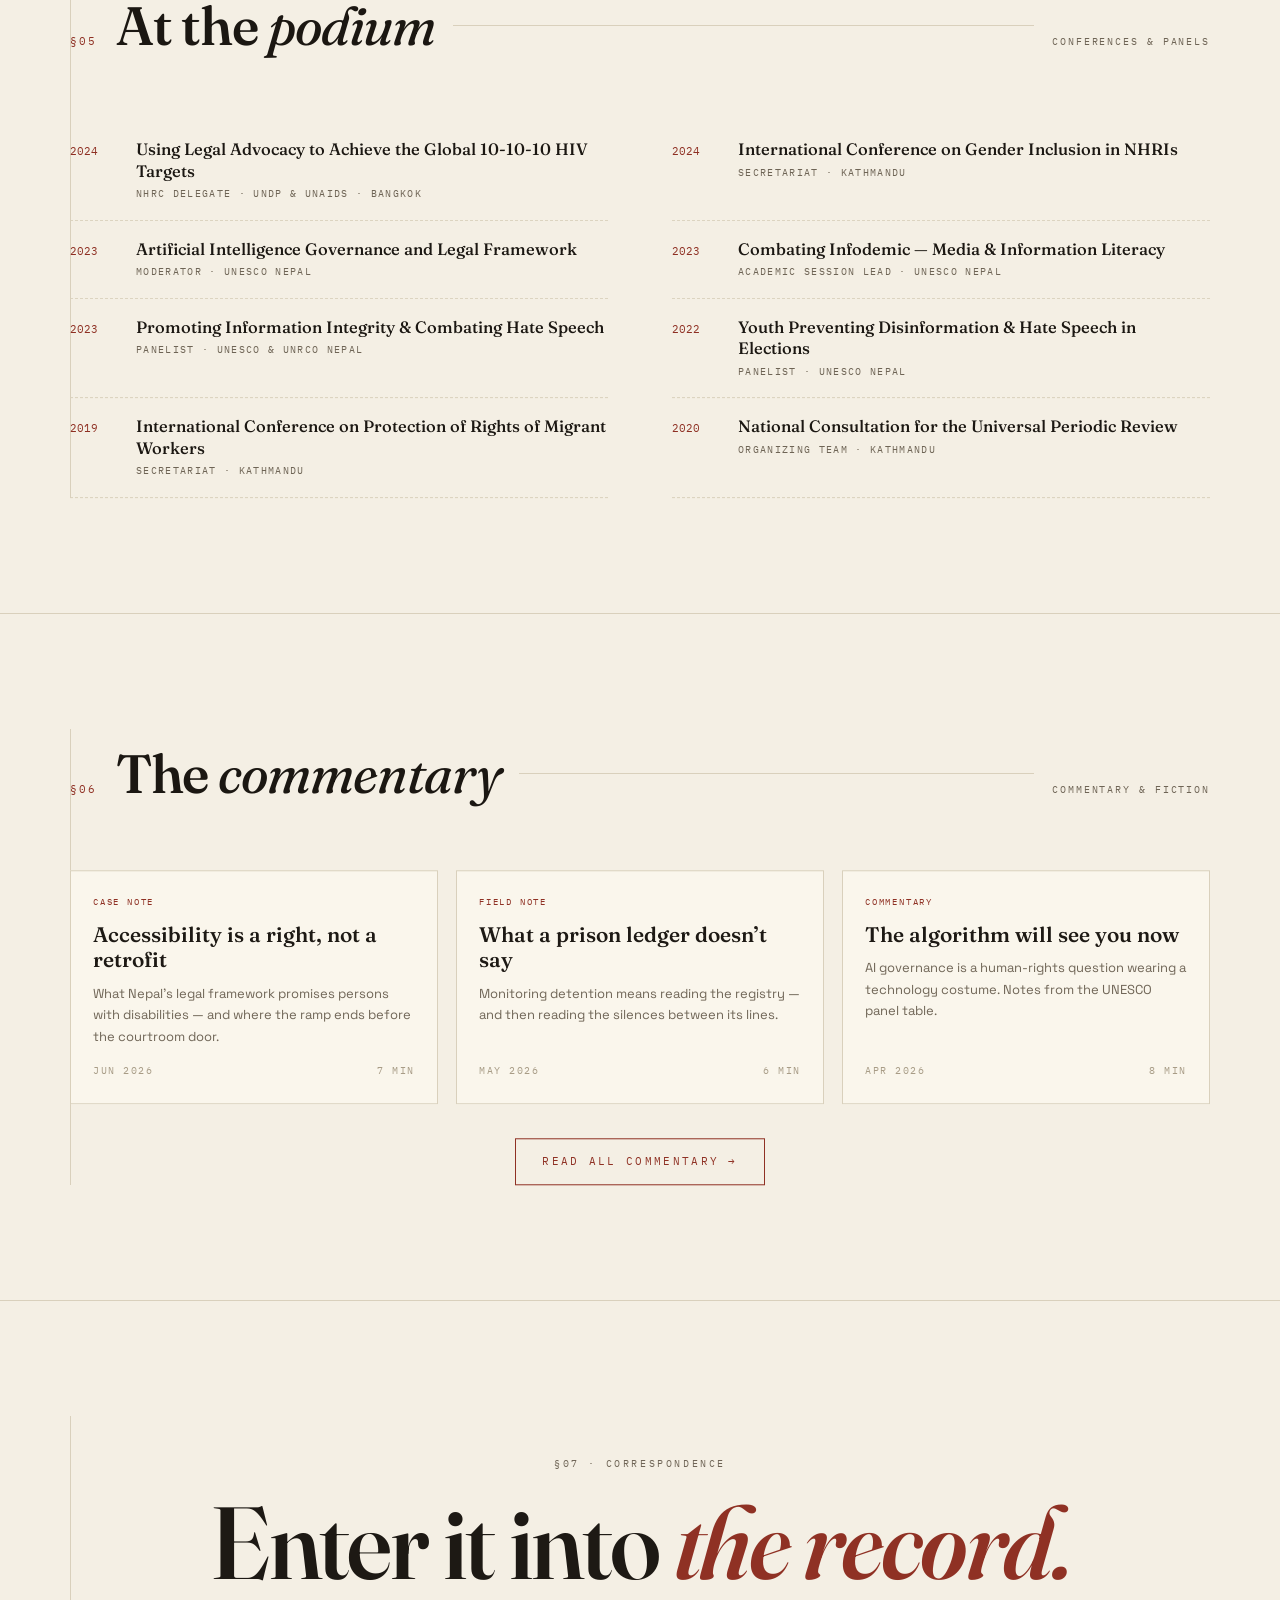
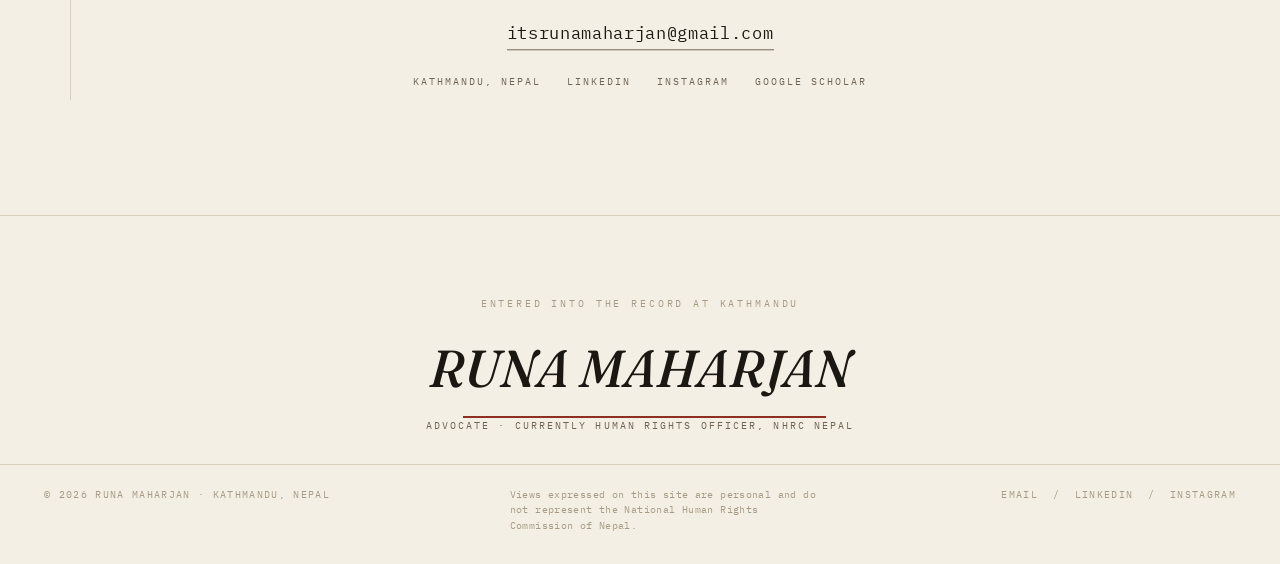
==== commit 16a6cd2e: "Remove % from CV" ====
--- a/index.html
+++ b/index.html
@@ -172,8 +172,8 @@
           <h3>Education</h3>
           <div class="org">Kathmandu School of Law</div>
           <ul>
-            <li>LL.M., Human Rights &amp; Gender Justice — 78.75% (2017&#8211;2019)</li>
-            <li>B.A.LL.B, Criminal Law &amp; Justice — 70.87% (2012&#8211;2017)</li>
+            <li>LL.M., Human Rights &amp; Gender Justice (2017&#8211;2019)</li>
+            <li>B.A.LL.B, Criminal Law &amp; Justice (2012&#8211;2017)</li>
           </ul>
         </div>
         <span class="badge">Academy</span>
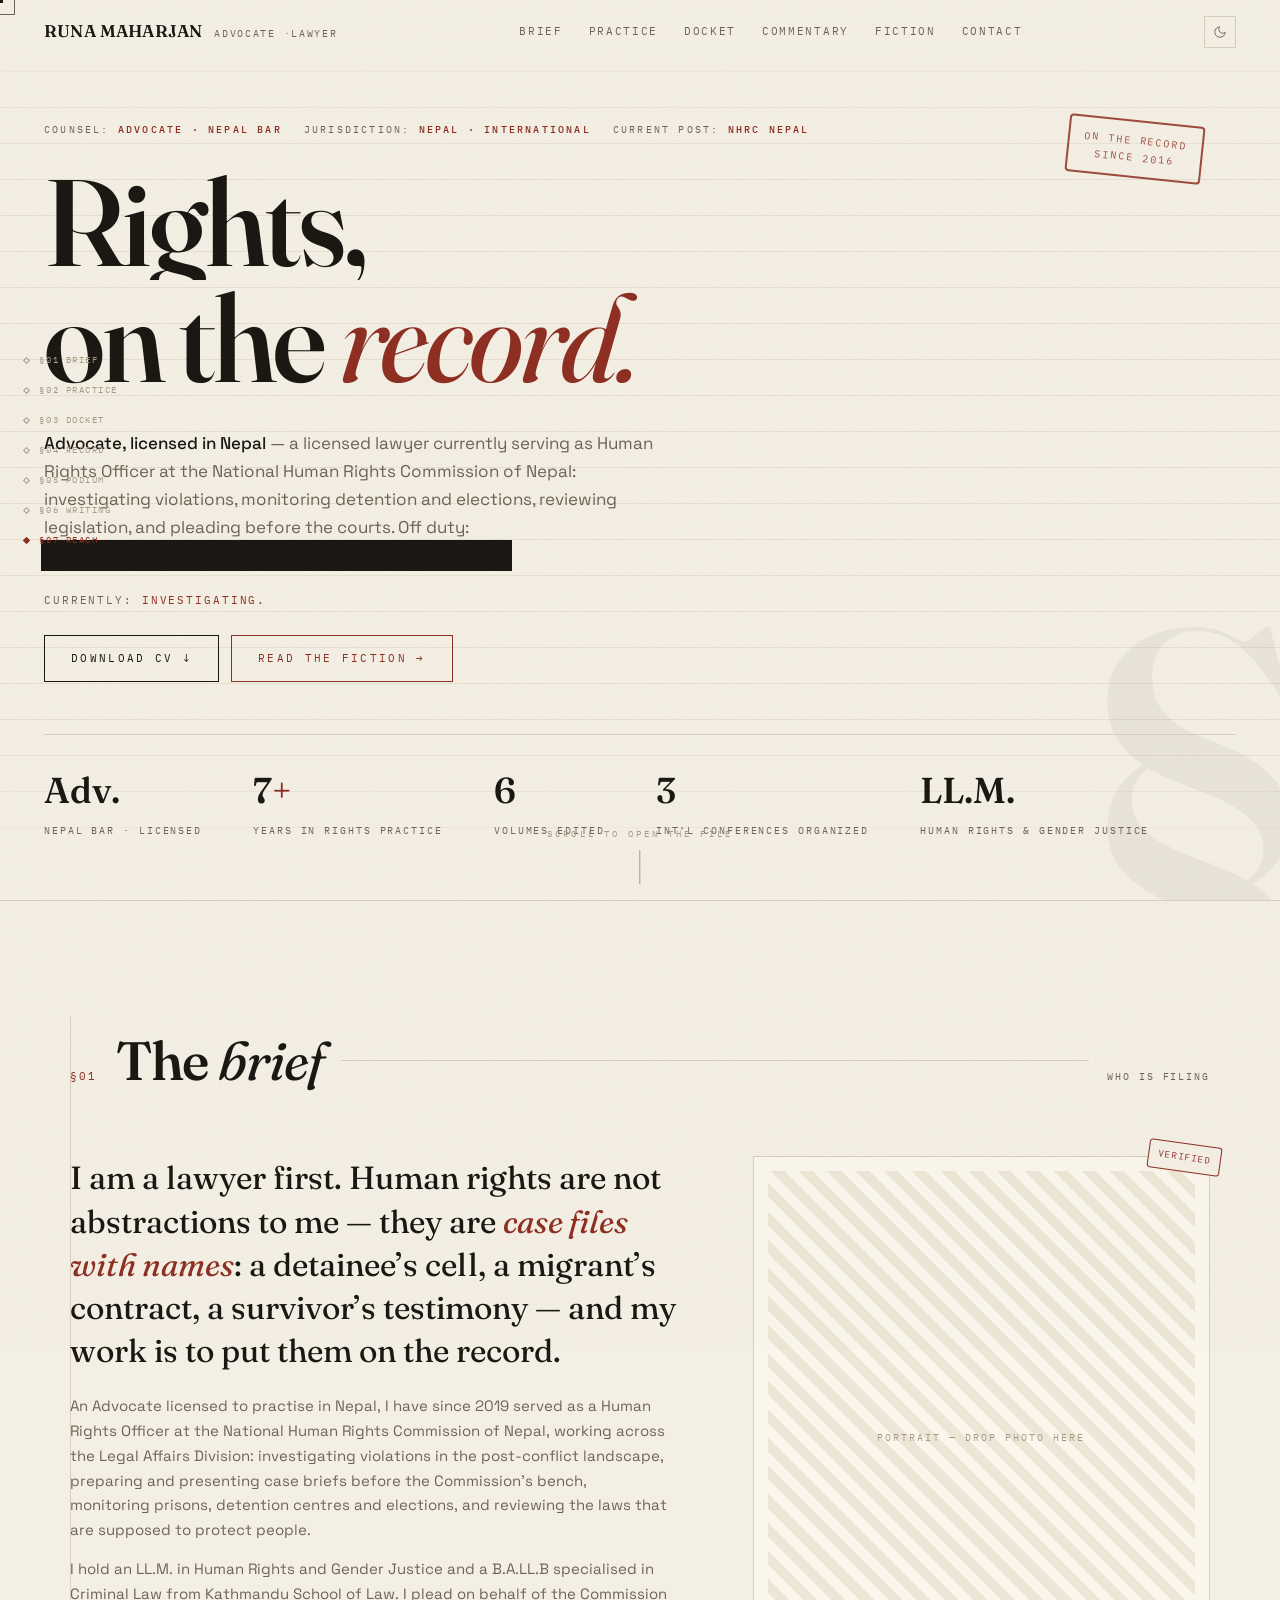
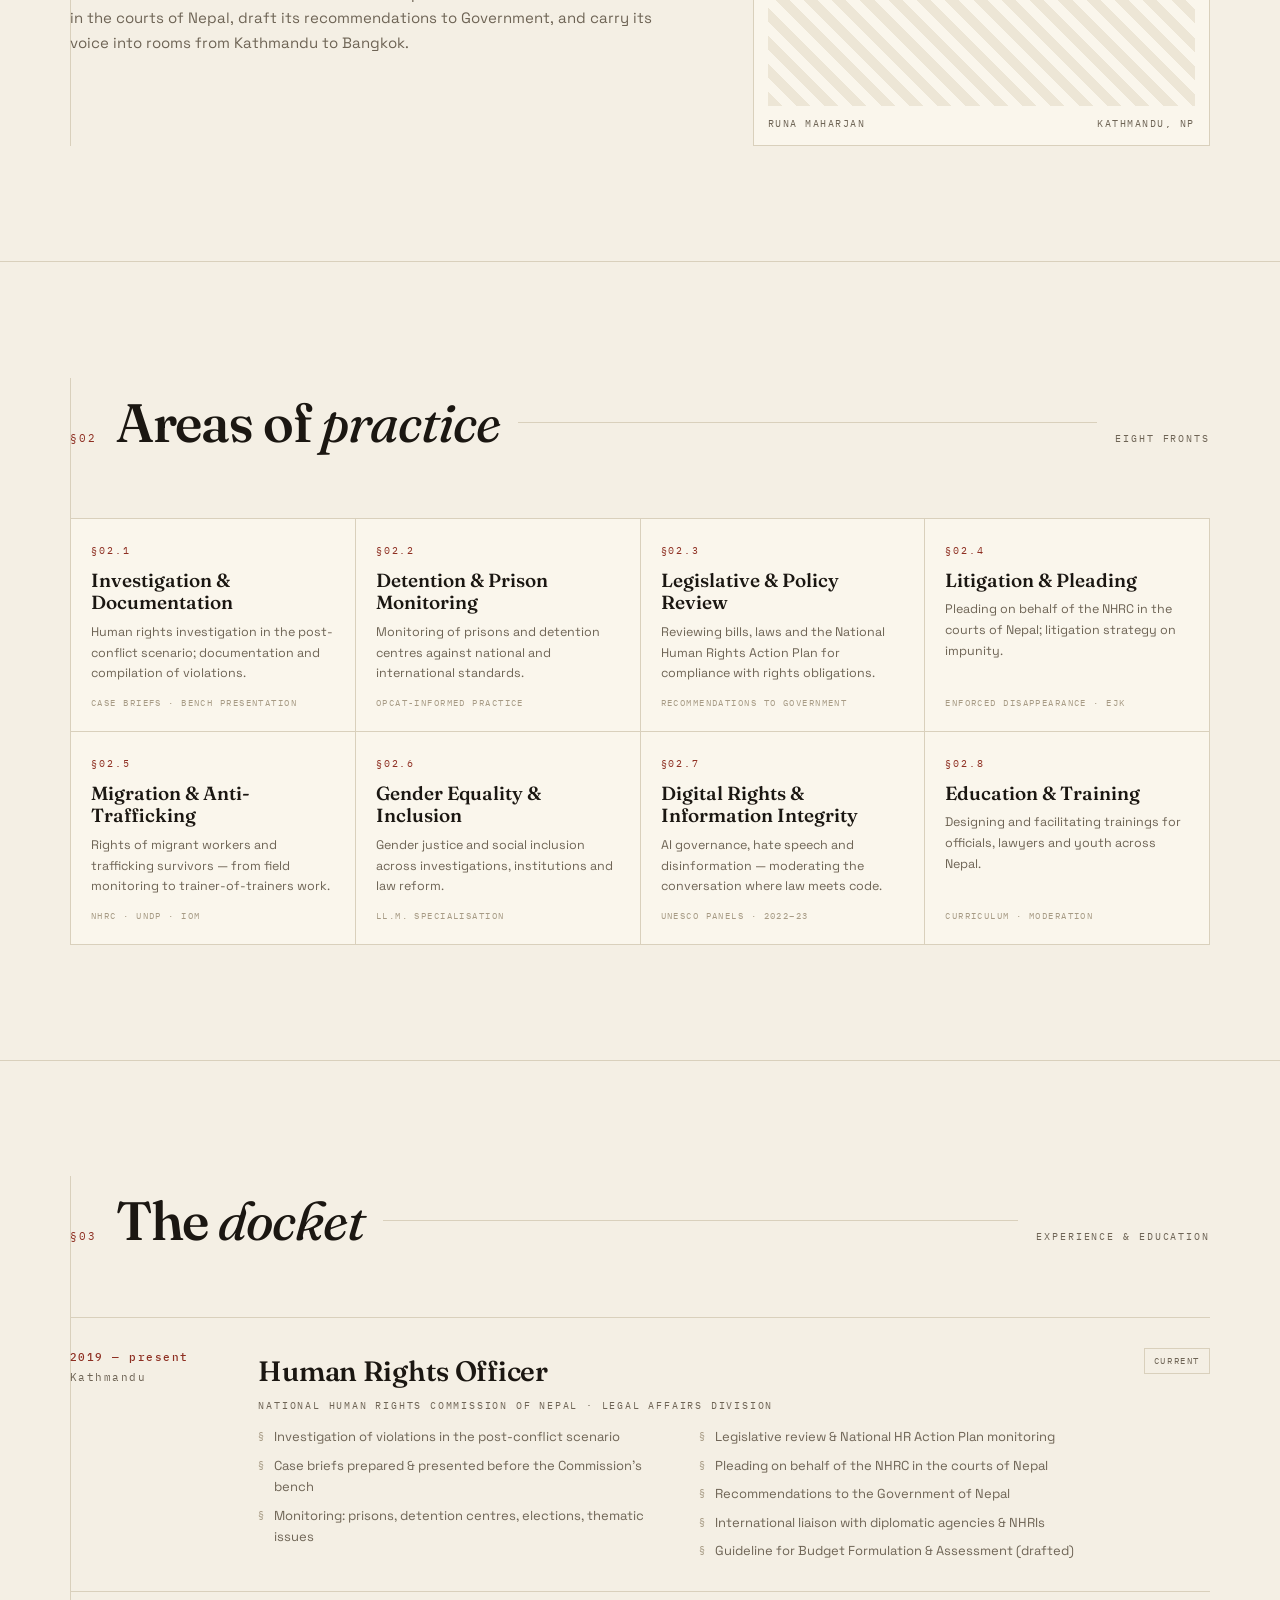
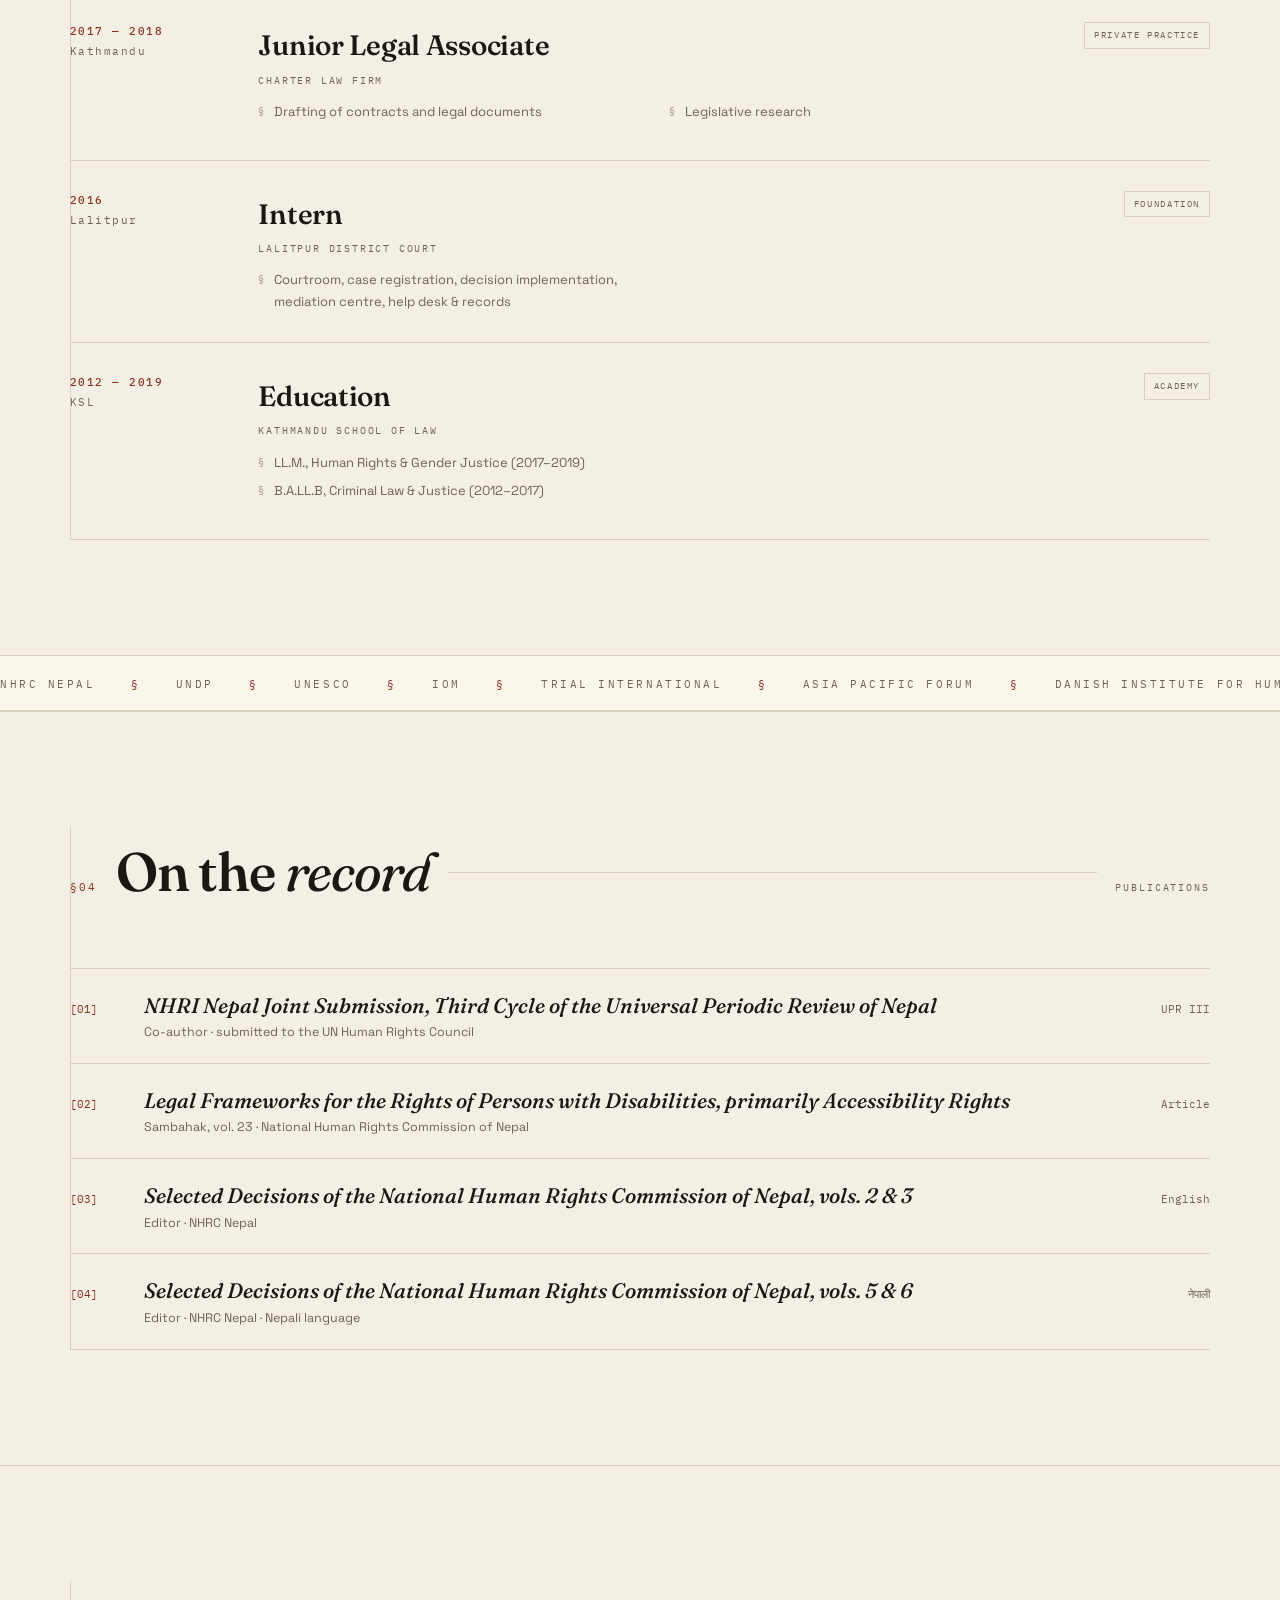
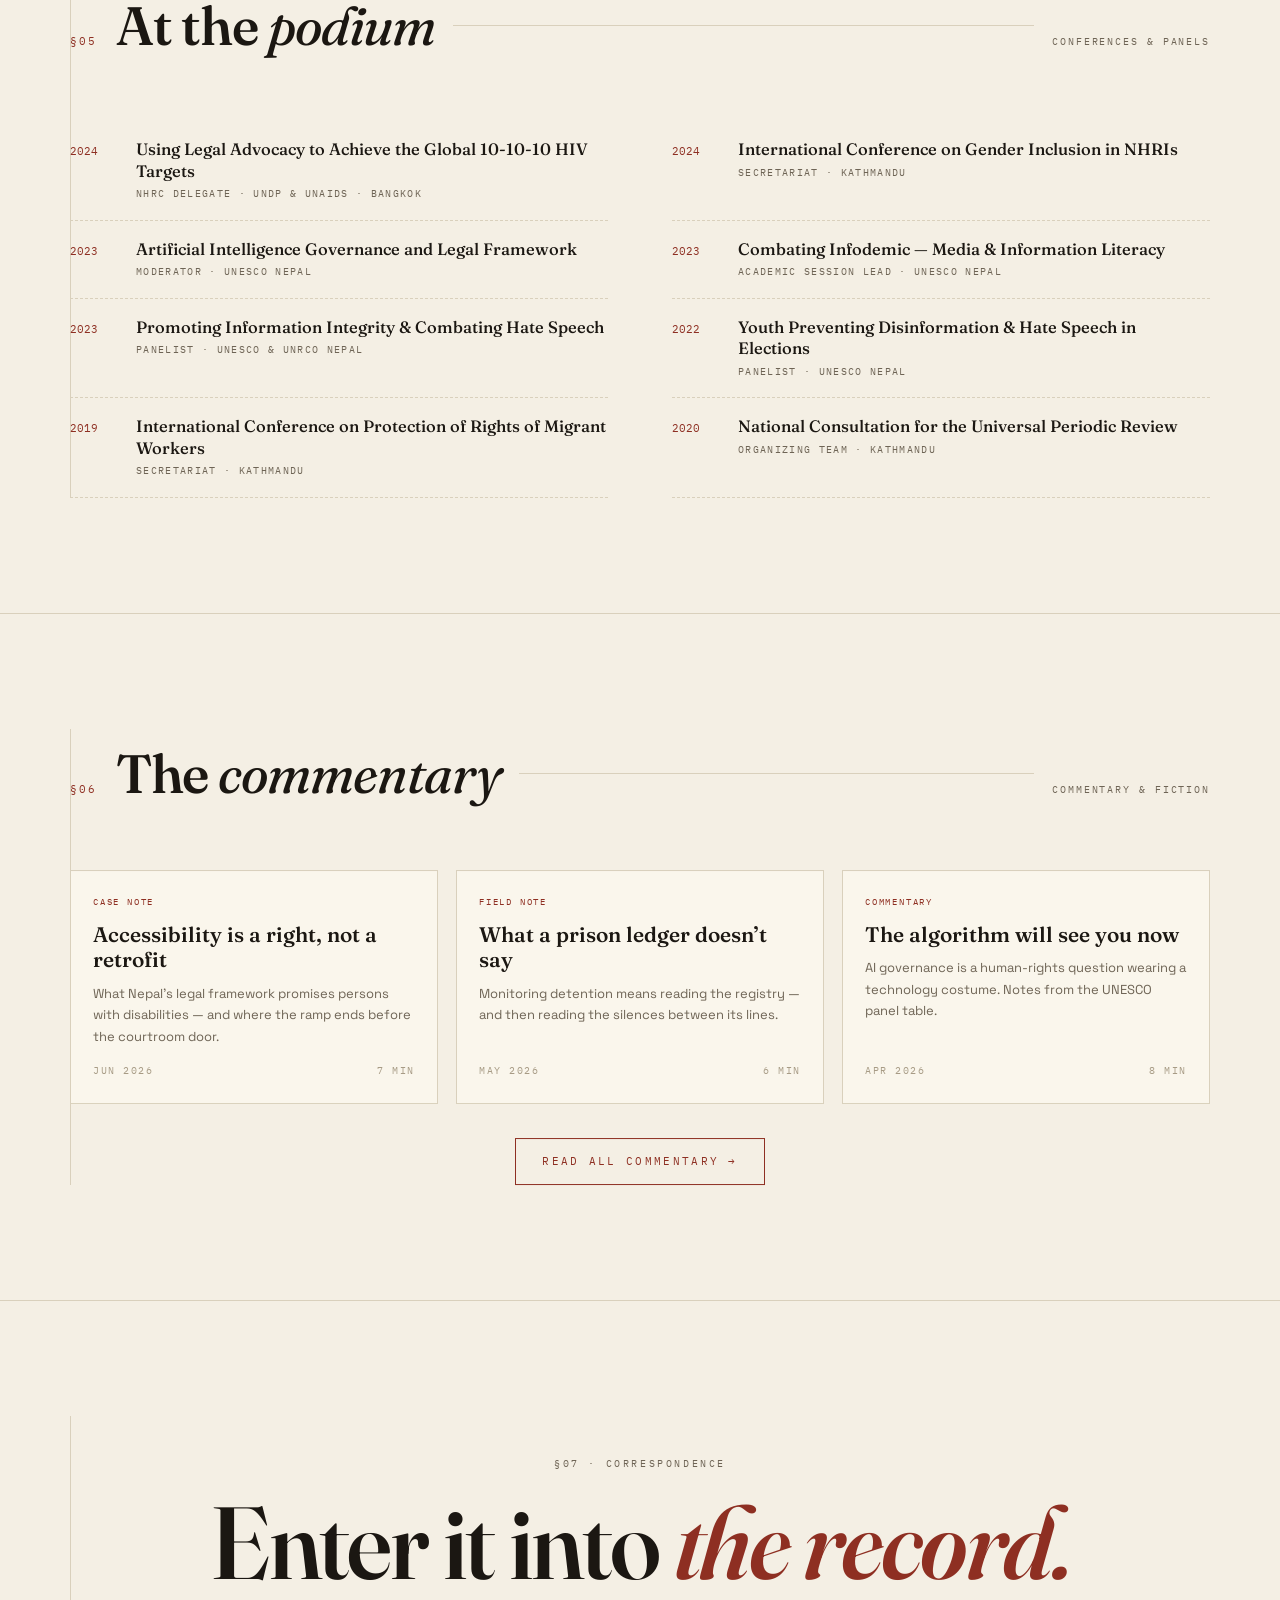
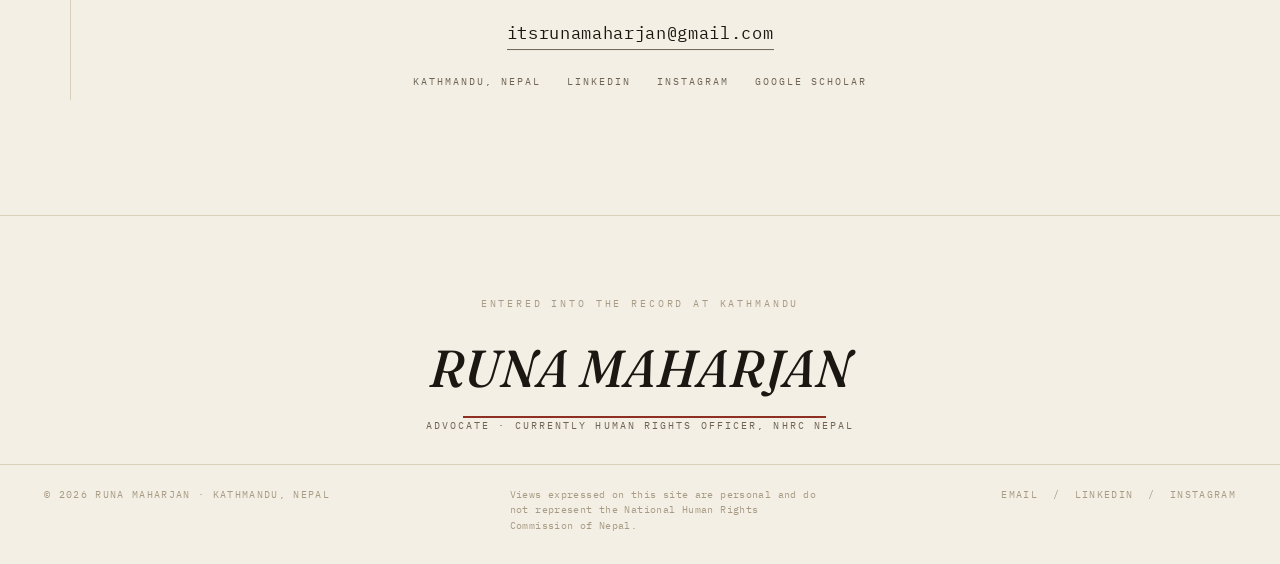
==== commit 9f7c779f: "New Updates; remove dummy fictions" ====
--- a/index.html
+++ b/index.html
@@ -255,7 +255,7 @@
       <div class="meta">
         <span>Kathmandu, Nepal</span>
         <a href="https://www.linkedin.com/in/runamaharjan/">LinkedIn</a>
-        <a href="https://www.instagram.com/storiesofautumn">Instagram</a>
+        <a href="https://www.instagram.com/stormy.fables">Instagram</a>
         <a href="#">Google Scholar</a>
       </div>
     </div>
@@ -270,7 +270,7 @@
 <footer class="fine">
   <span>&#169; 2026 RUNA MAHARJAN &#183; Kathmandu, Nepal</span>
   <span class="disc">Views expressed on this site are personal and do not represent the National Human Rights Commission of Nepal.</span>
-  <span><a href="mailto:itsrunamaharjan@gmail.com">Email</a> &nbsp;/&nbsp; <a href="https://www.linkedin.com/in/runamaharjan/">LinkedIn</a> &nbsp;/&nbsp; <a href="https://www.instagram.com/storiesofautumn">Instagram</a></span>
+  <span><a href="mailto:itsrunamaharjan@gmail.com">Email</a> &nbsp;/&nbsp; <a href="https://www.linkedin.com/in/runamaharjan/">LinkedIn</a> &nbsp;/&nbsp; <a href="https://www.instagram.com/stormy.fables">Instagram</a></span>
 </footer>
 <script src="https://cdnjs.cloudflare.com/ajax/libs/gsap/3.12.5/gsap.min.js"></script>
 <script src="assets/js/main.js"></script>
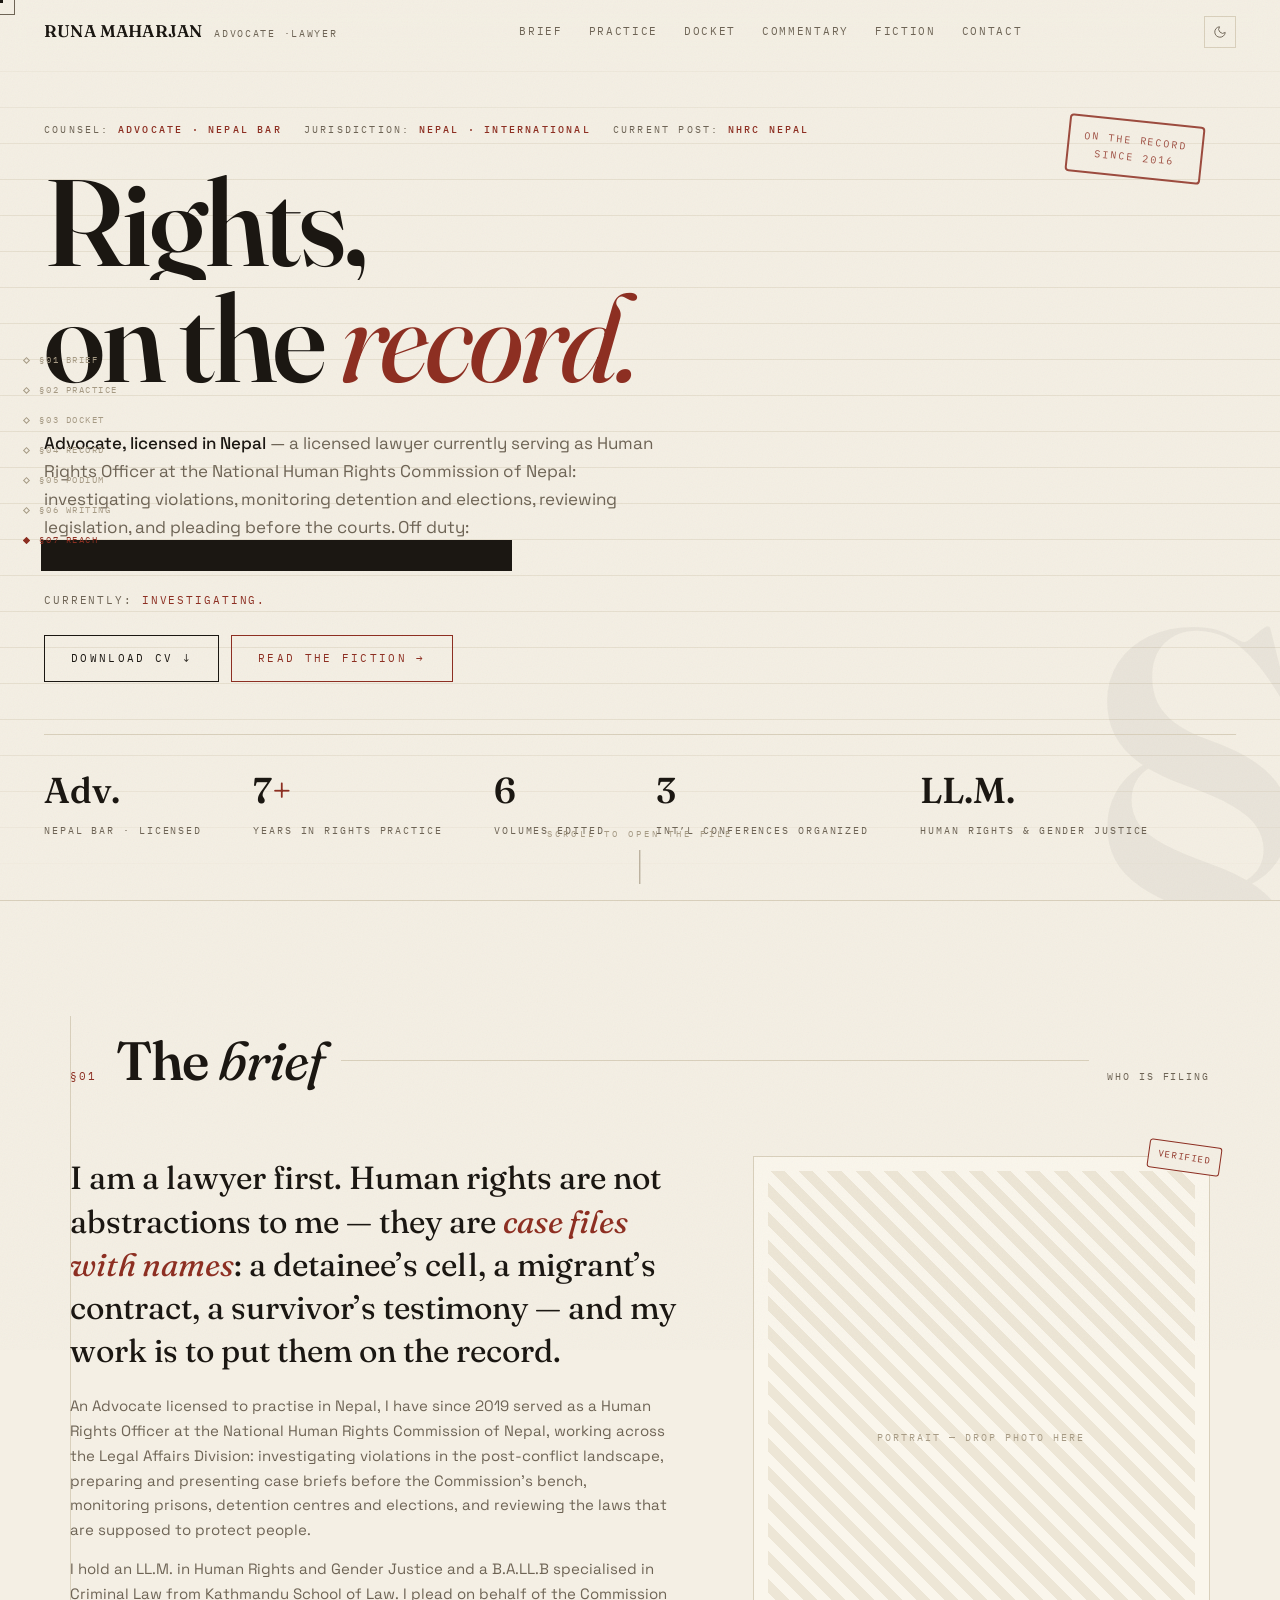
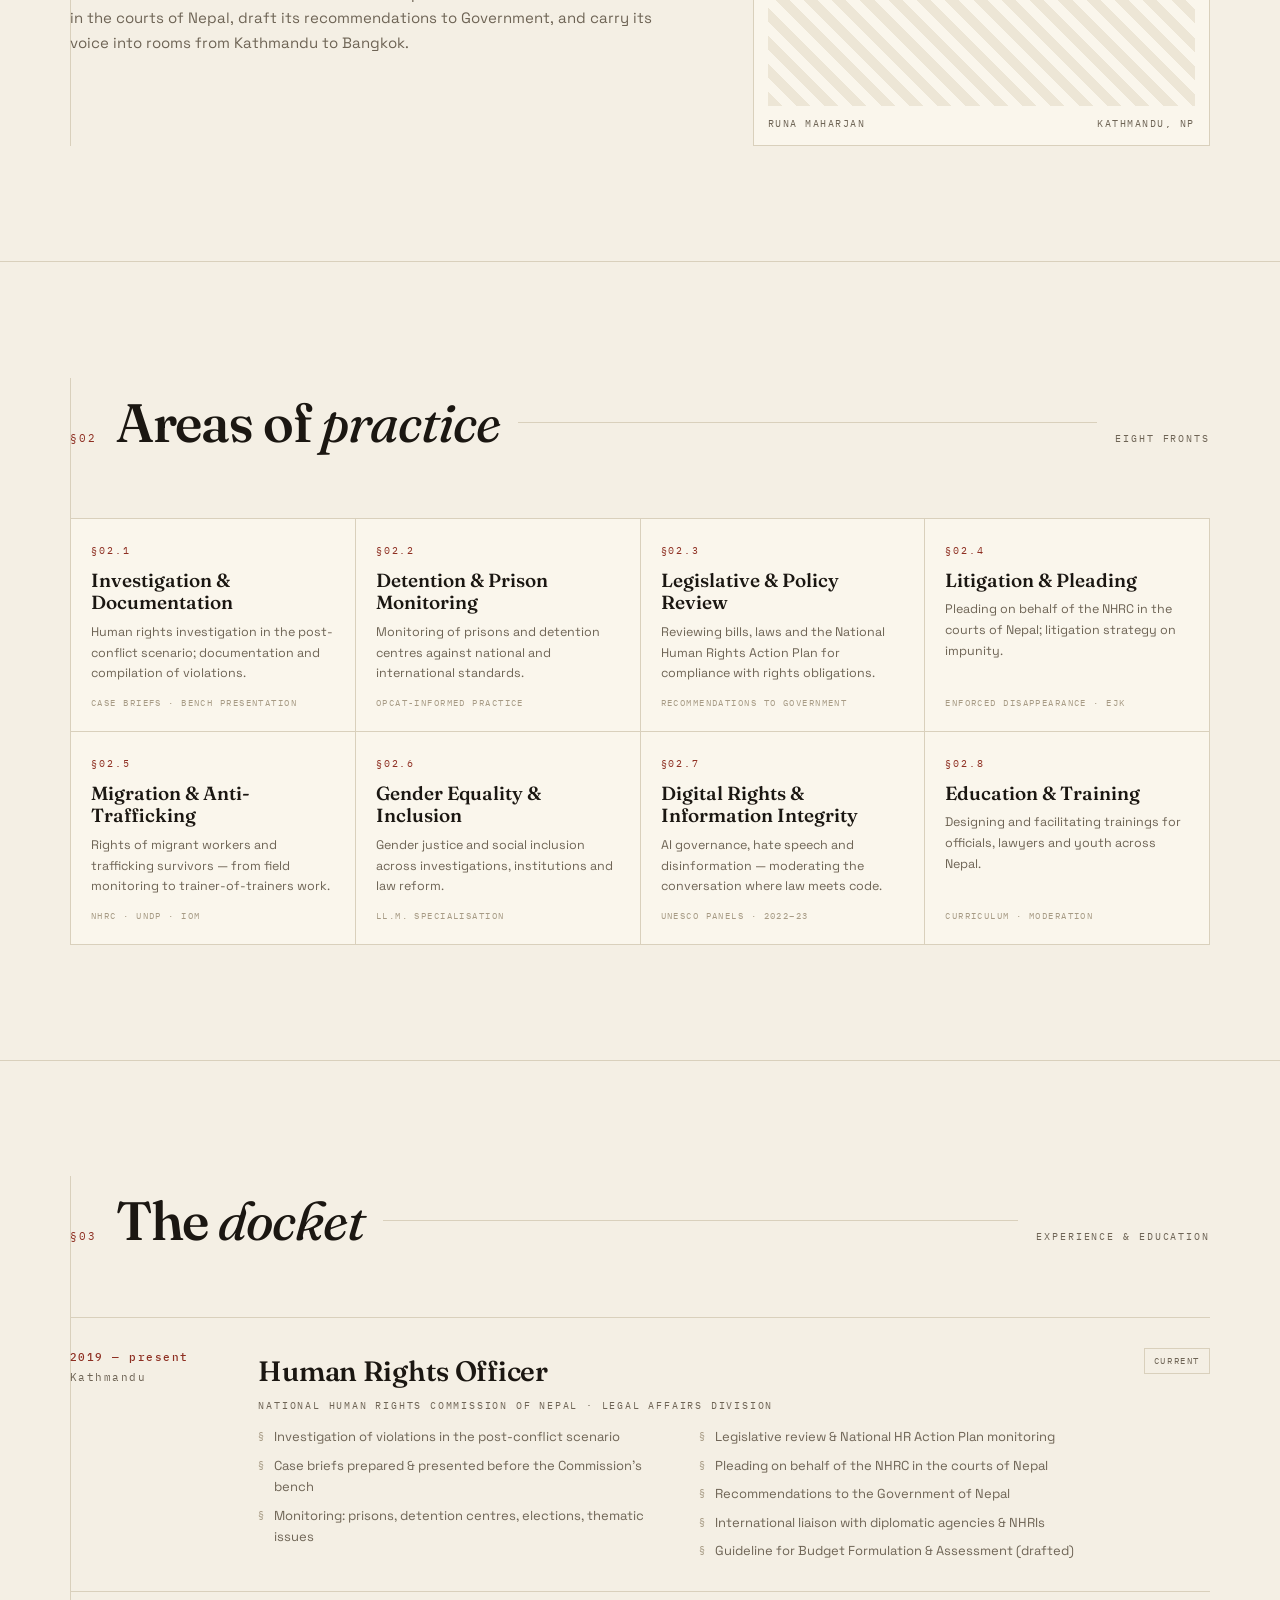
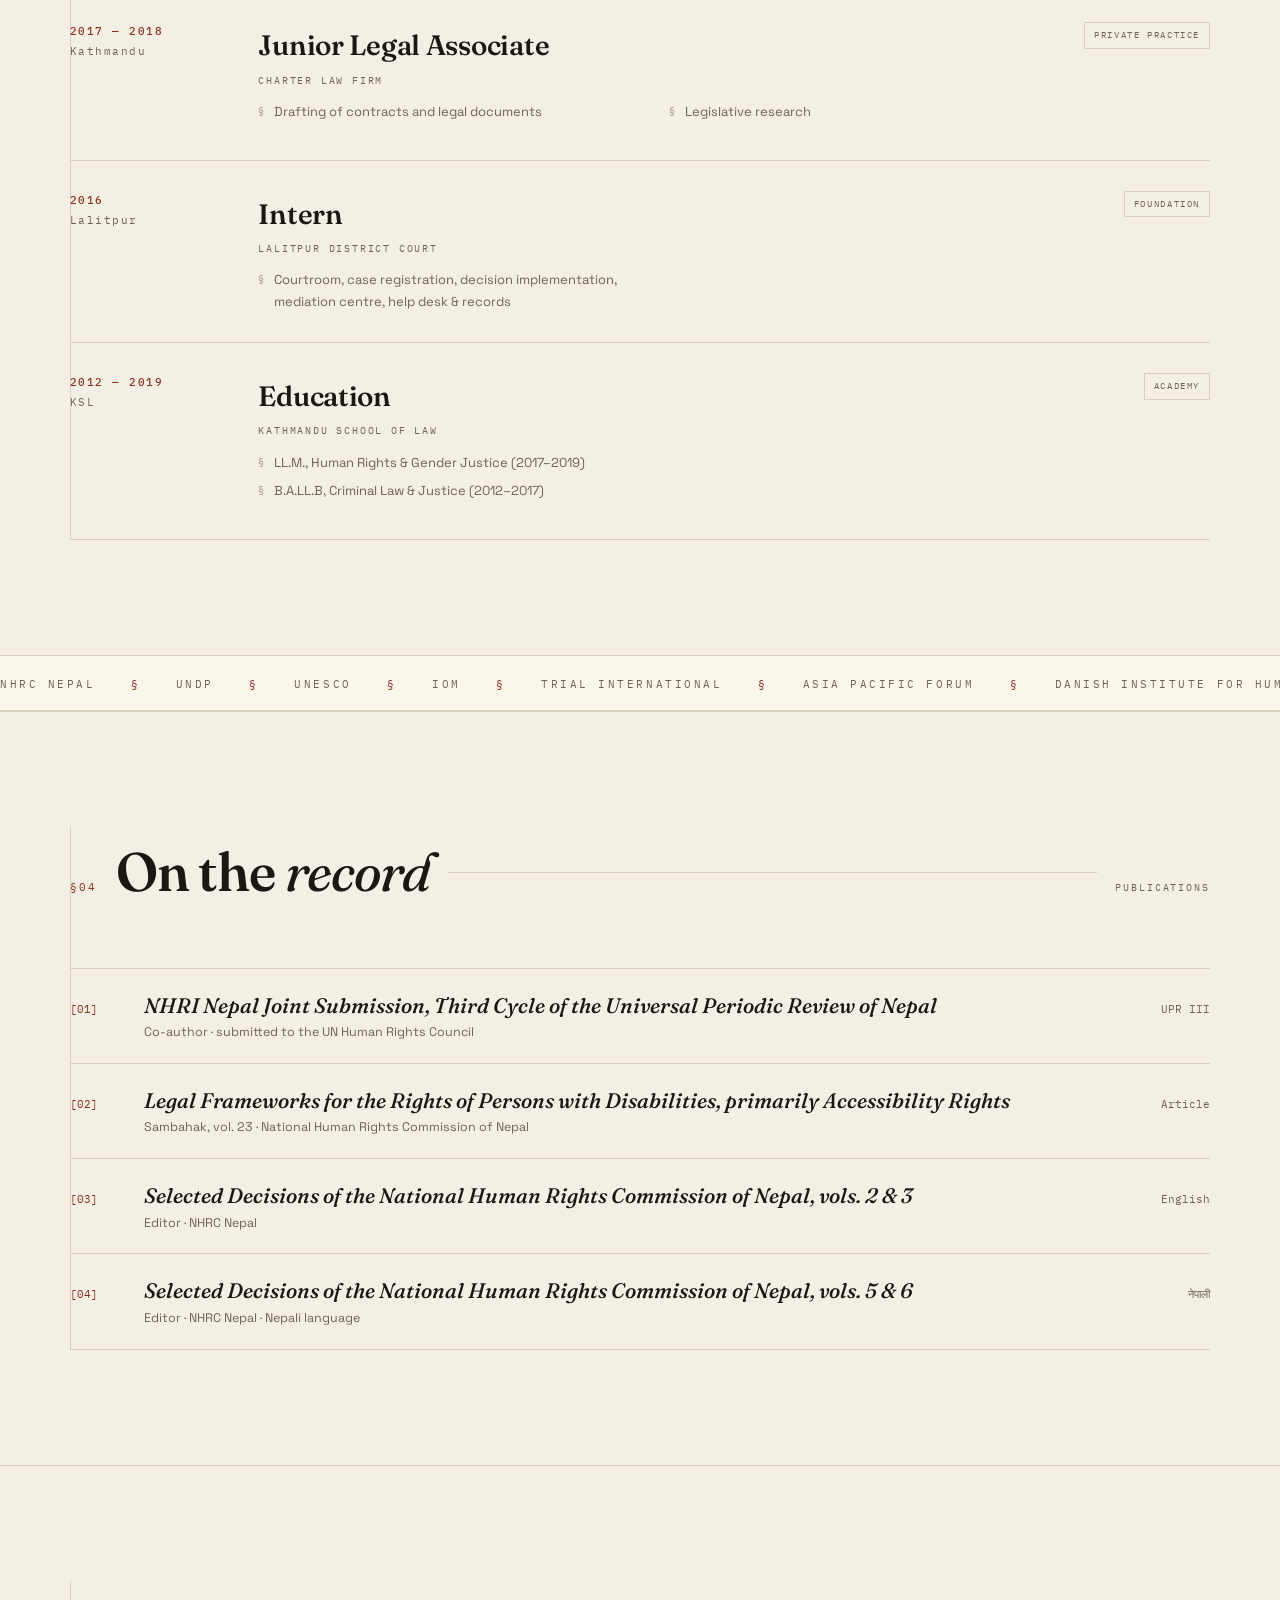
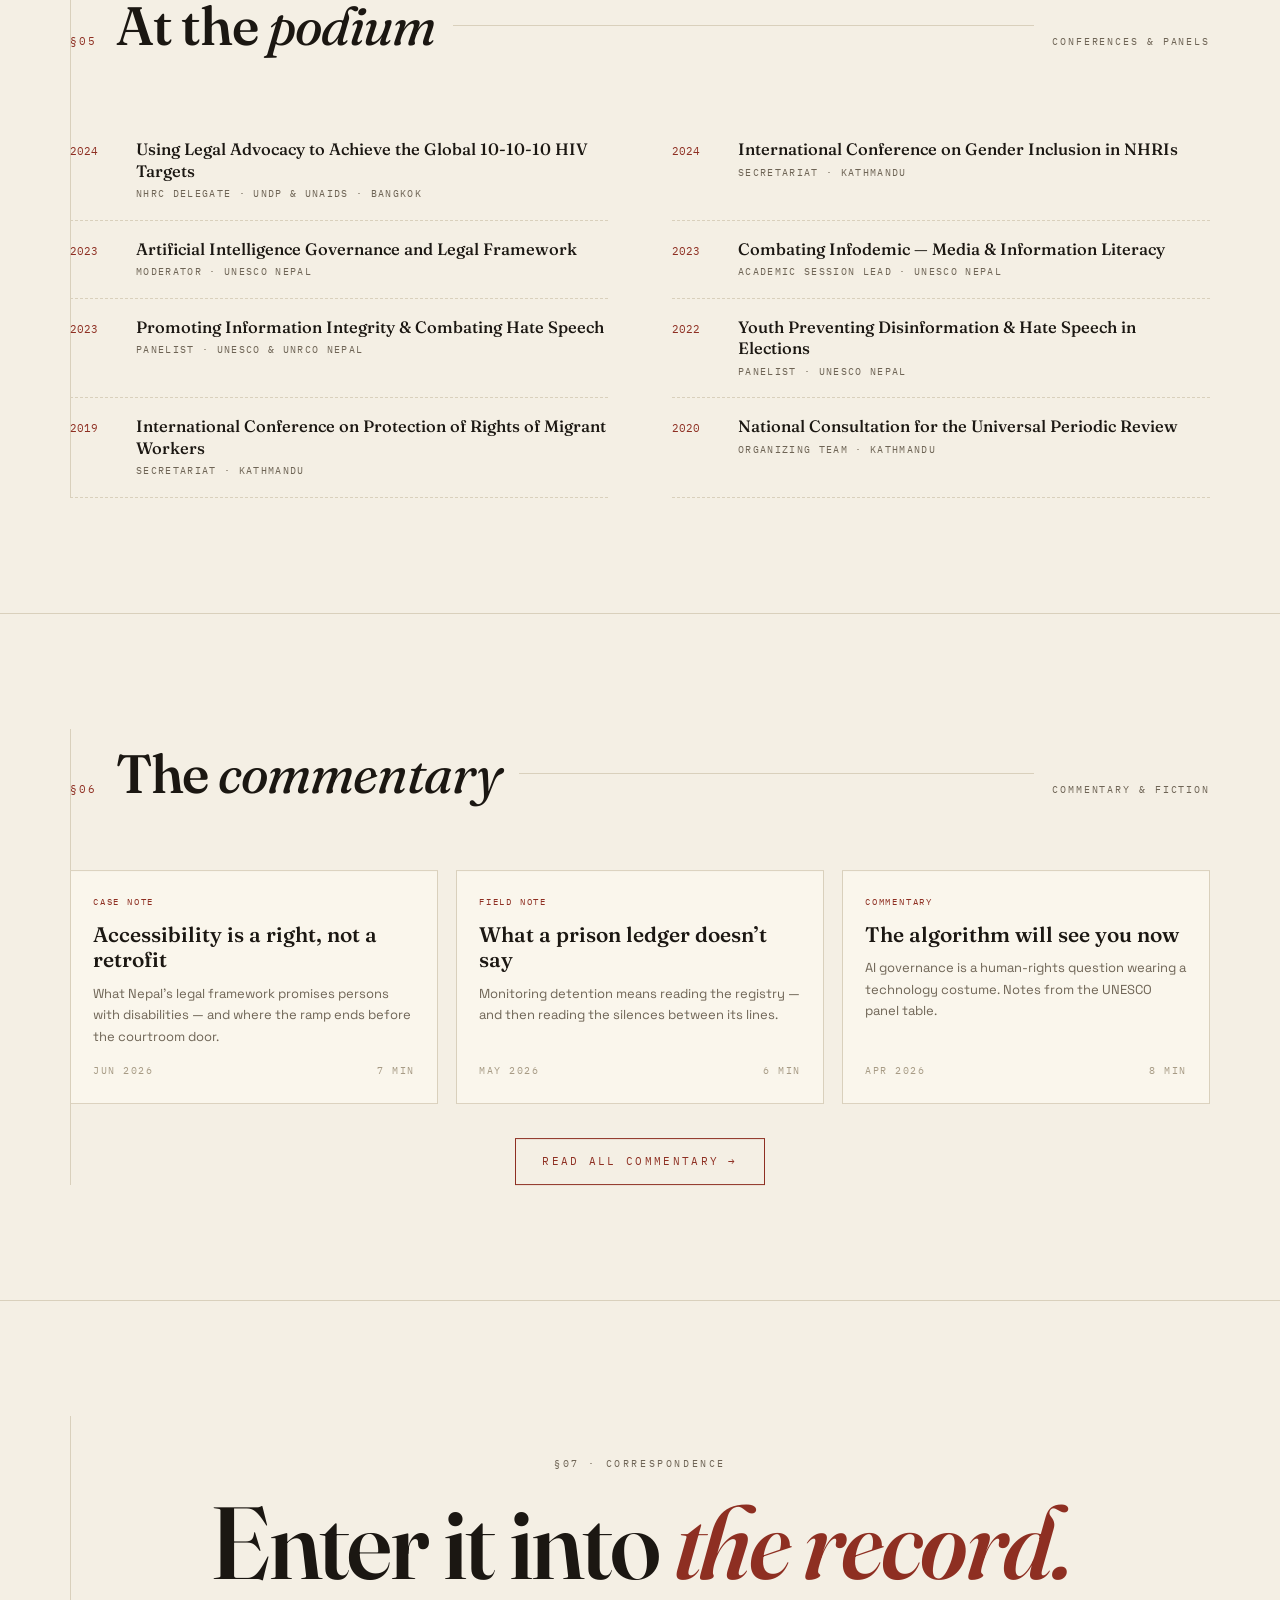
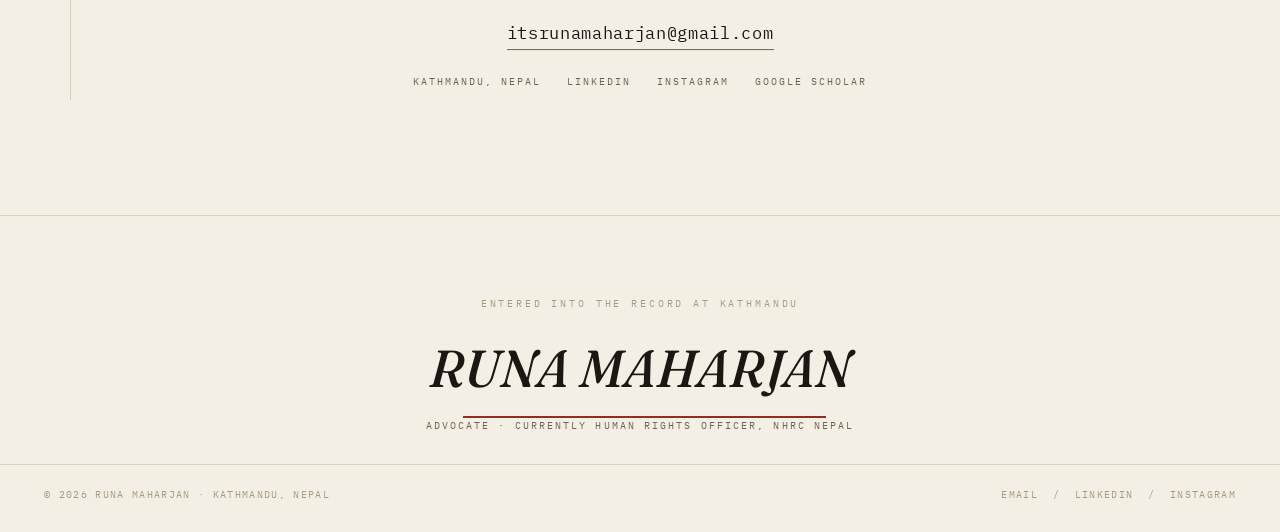
==== commit dfacde7e: "Notion integration and github workflows" ====
--- a/index.html
+++ b/index.html
@@ -269,7 +269,6 @@
 </div>
 <footer class="fine">
   <span>&#169; 2026 RUNA MAHARJAN &#183; Kathmandu, Nepal</span>
-  <span class="disc">Views expressed on this site are personal and do not represent the National Human Rights Commission of Nepal.</span>
   <span><a href="mailto:itsrunamaharjan@gmail.com">Email</a> &nbsp;/&nbsp; <a href="https://www.linkedin.com/in/runamaharjan/">LinkedIn</a> &nbsp;/&nbsp; <a href="https://www.instagram.com/stormy.fables">Instagram</a></span>
 </footer>
 <script src="https://cdnjs.cloudflare.com/ajax/libs/gsap/3.12.5/gsap.min.js"></script>
